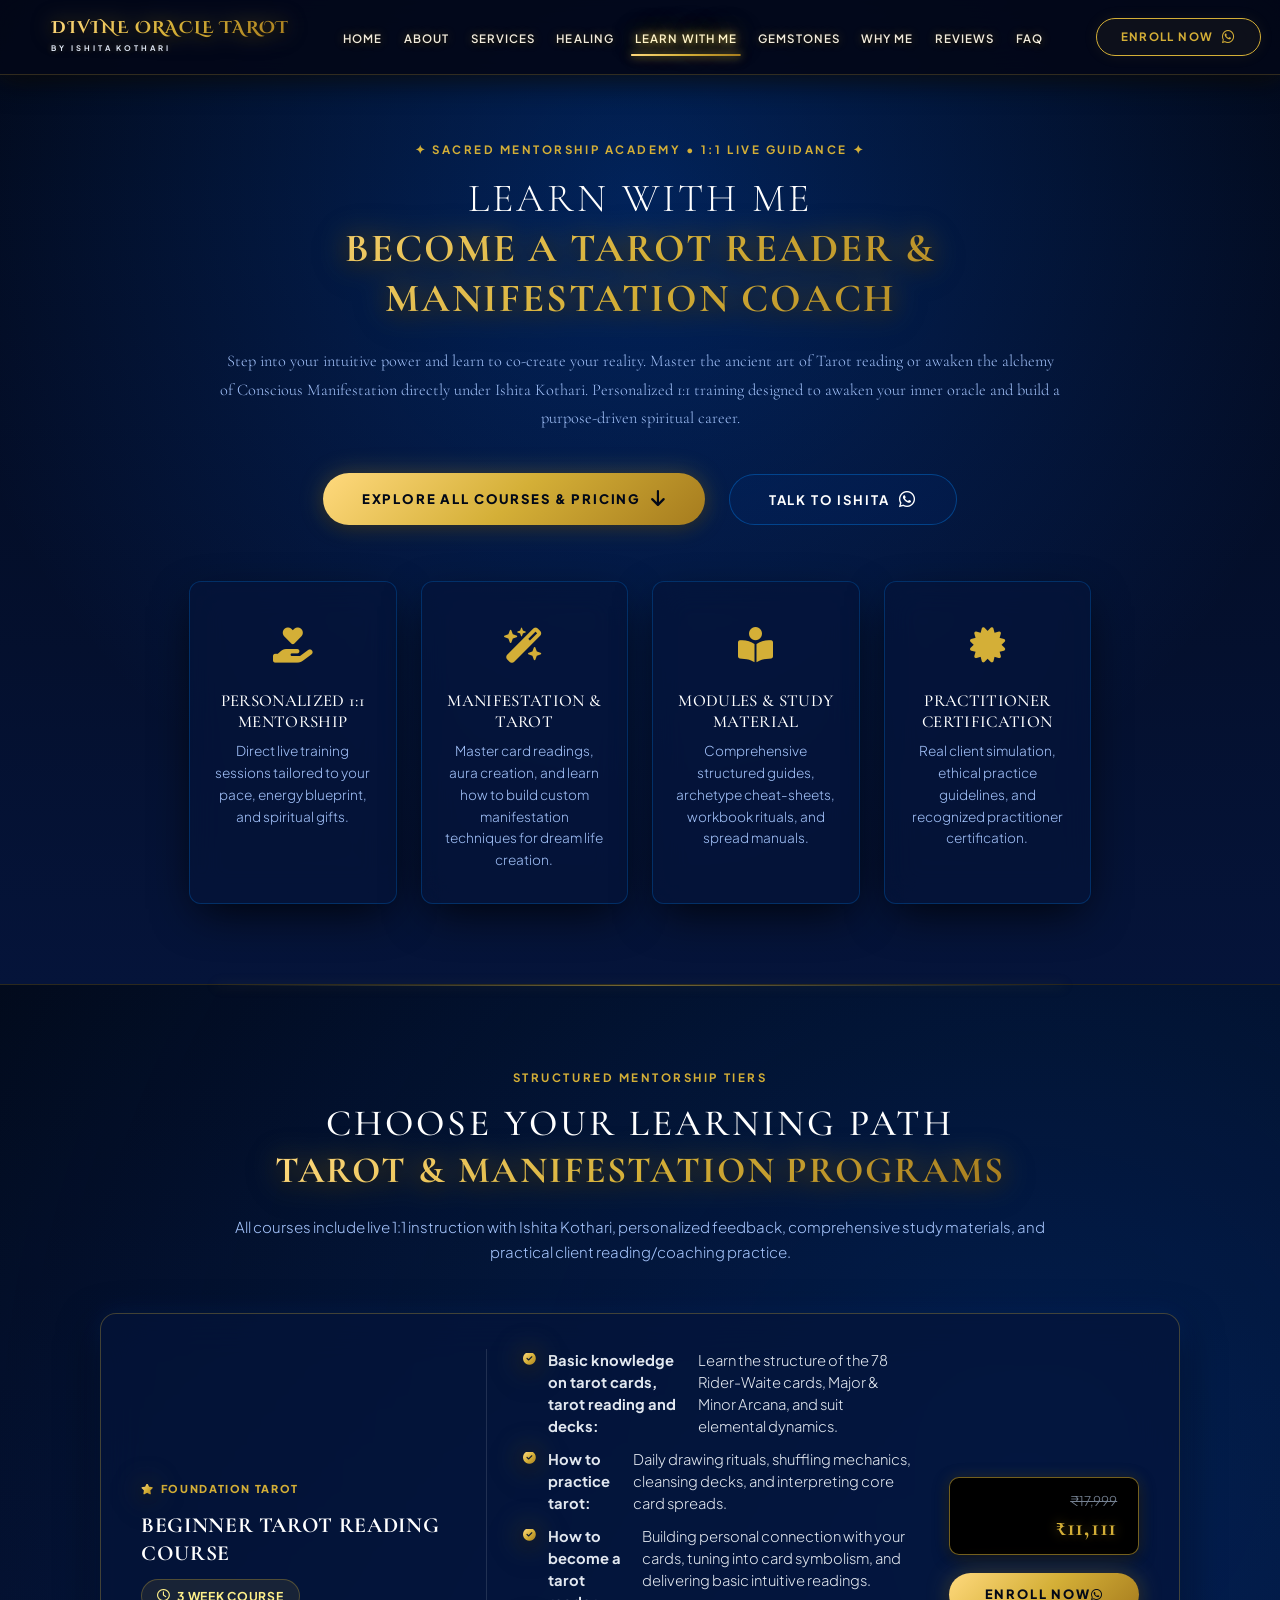
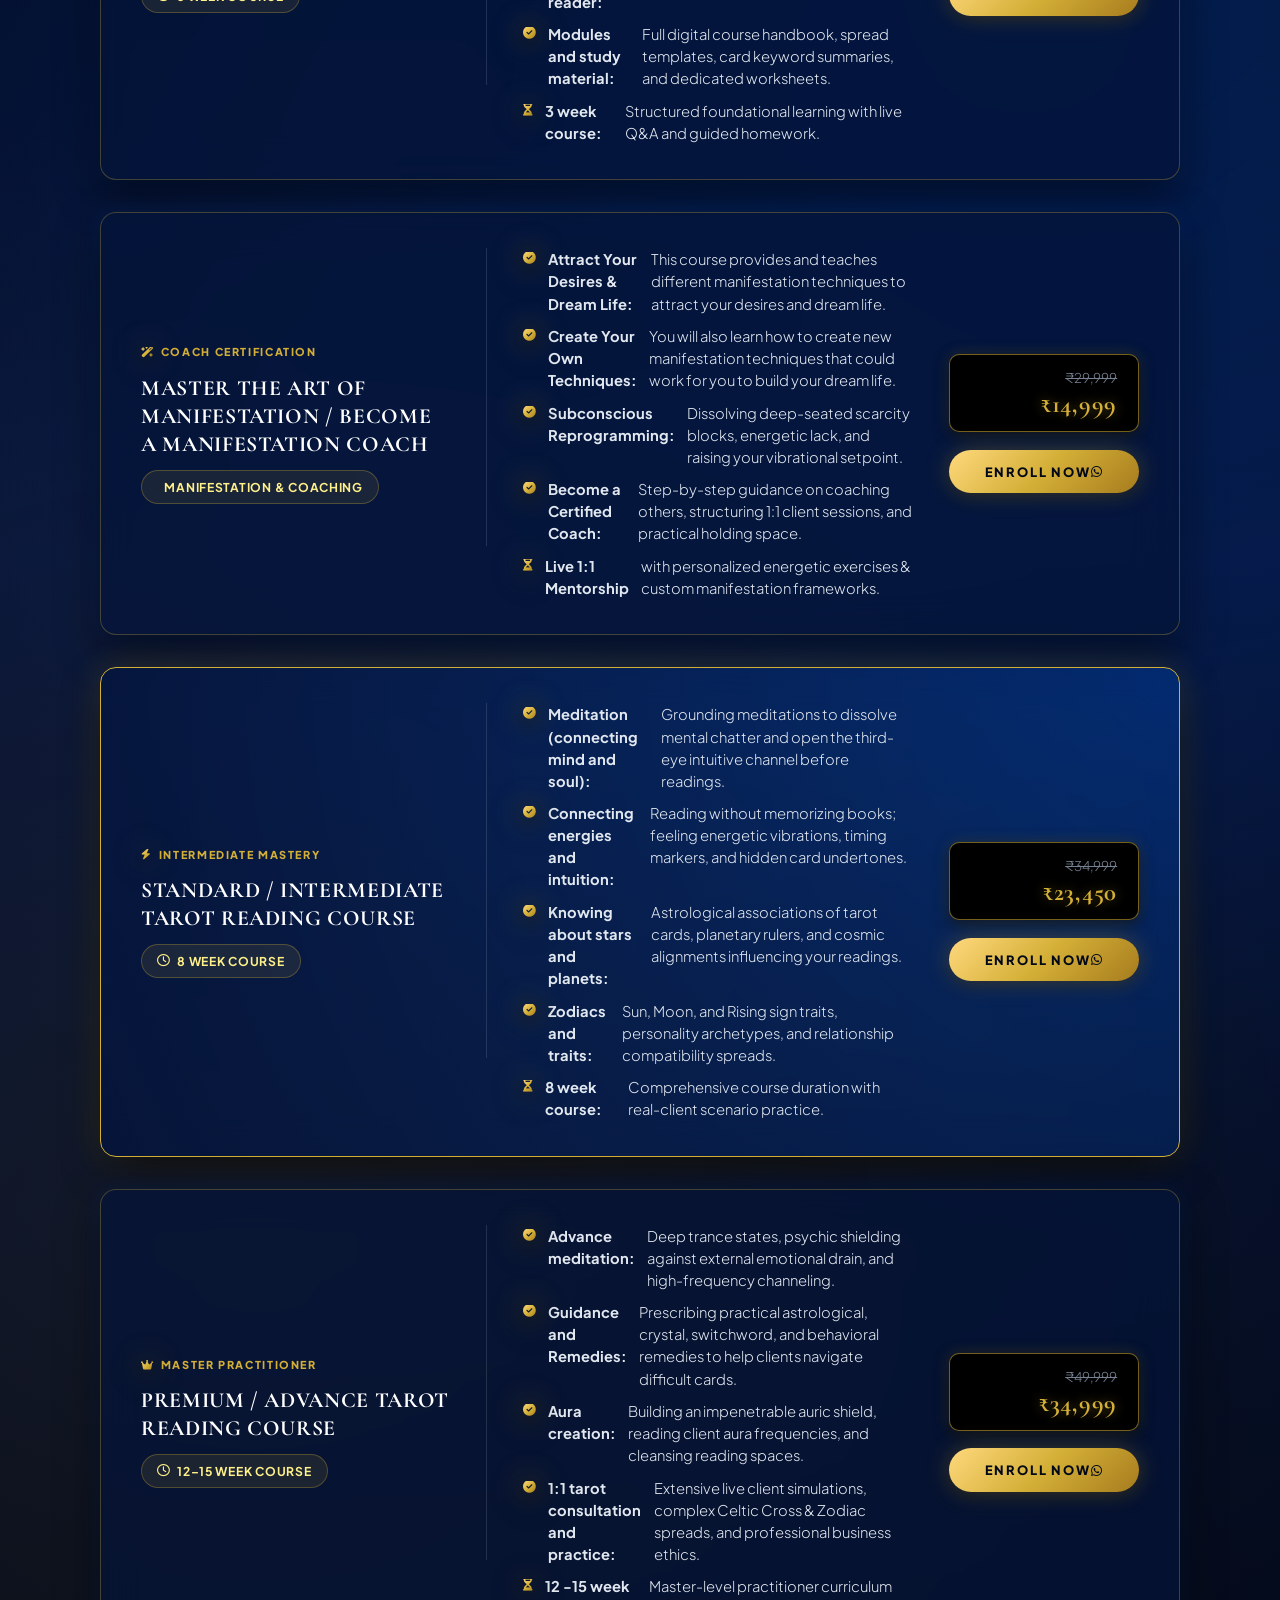
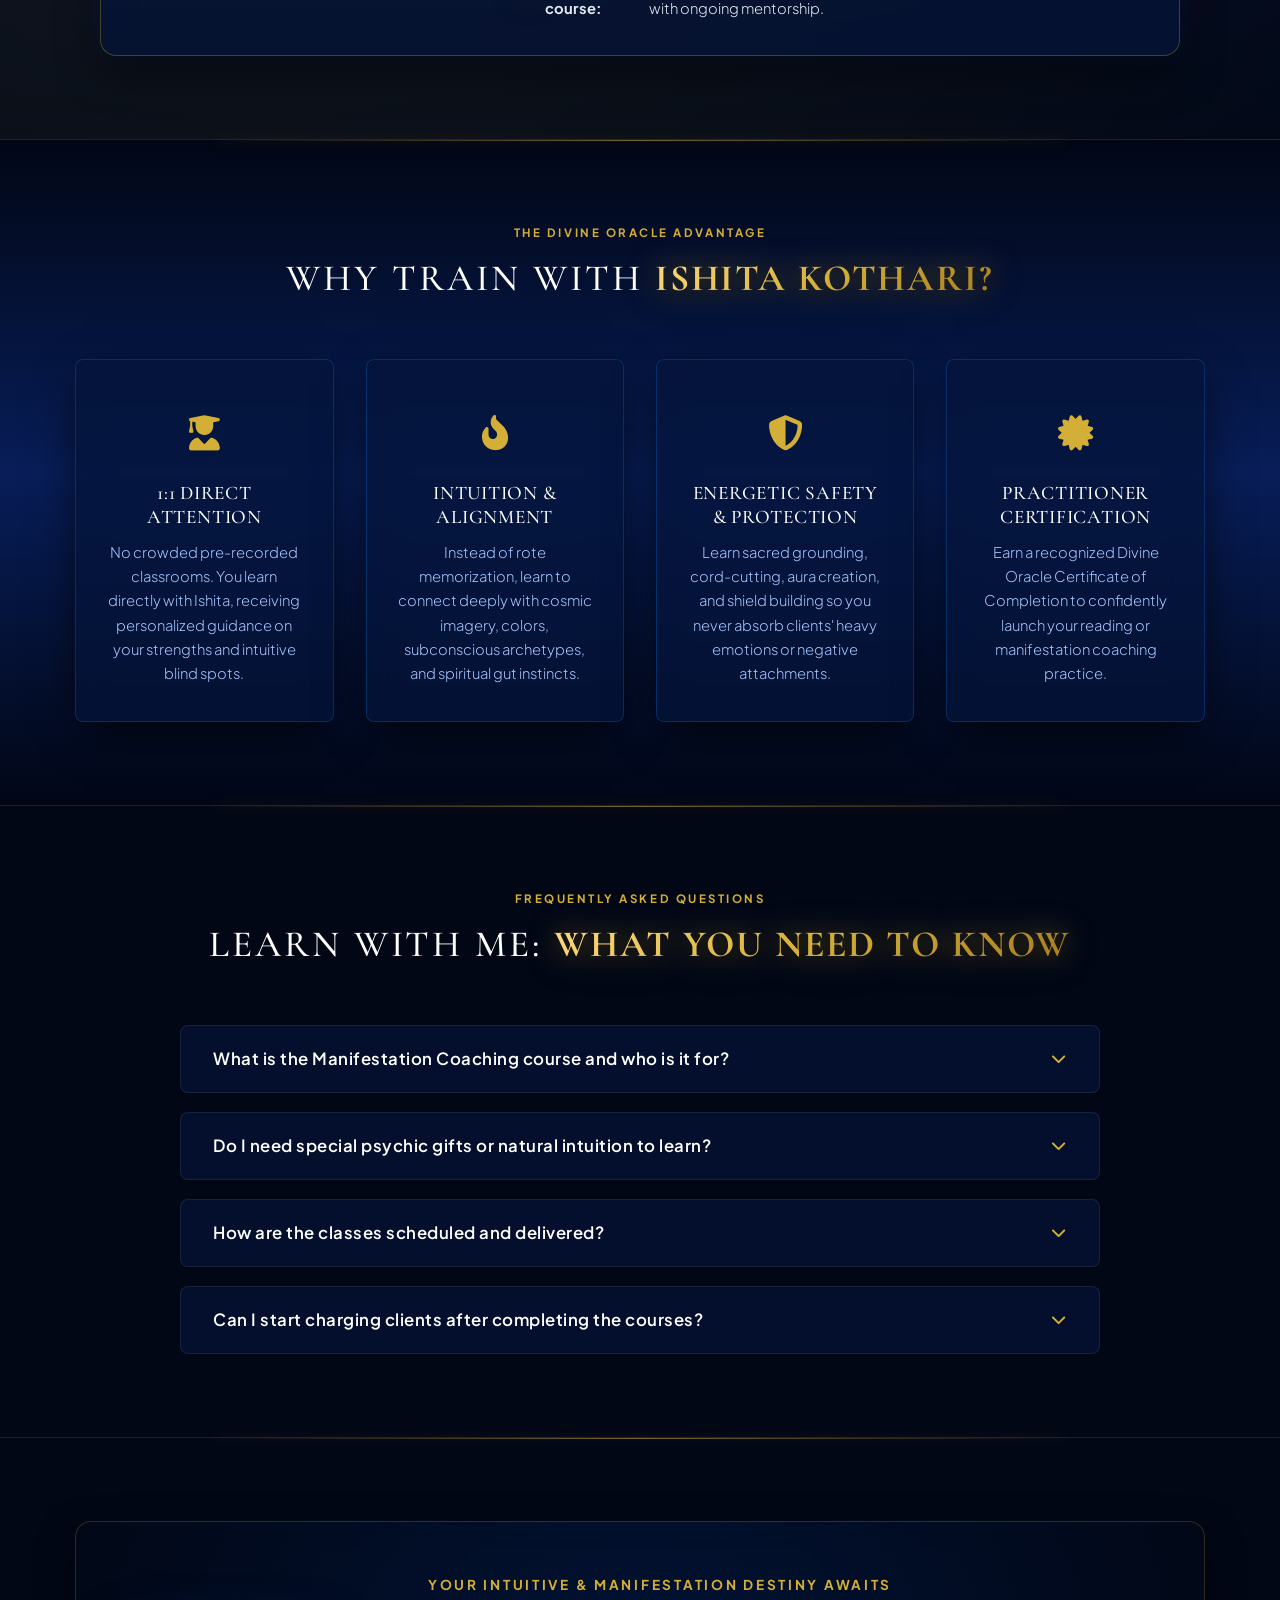
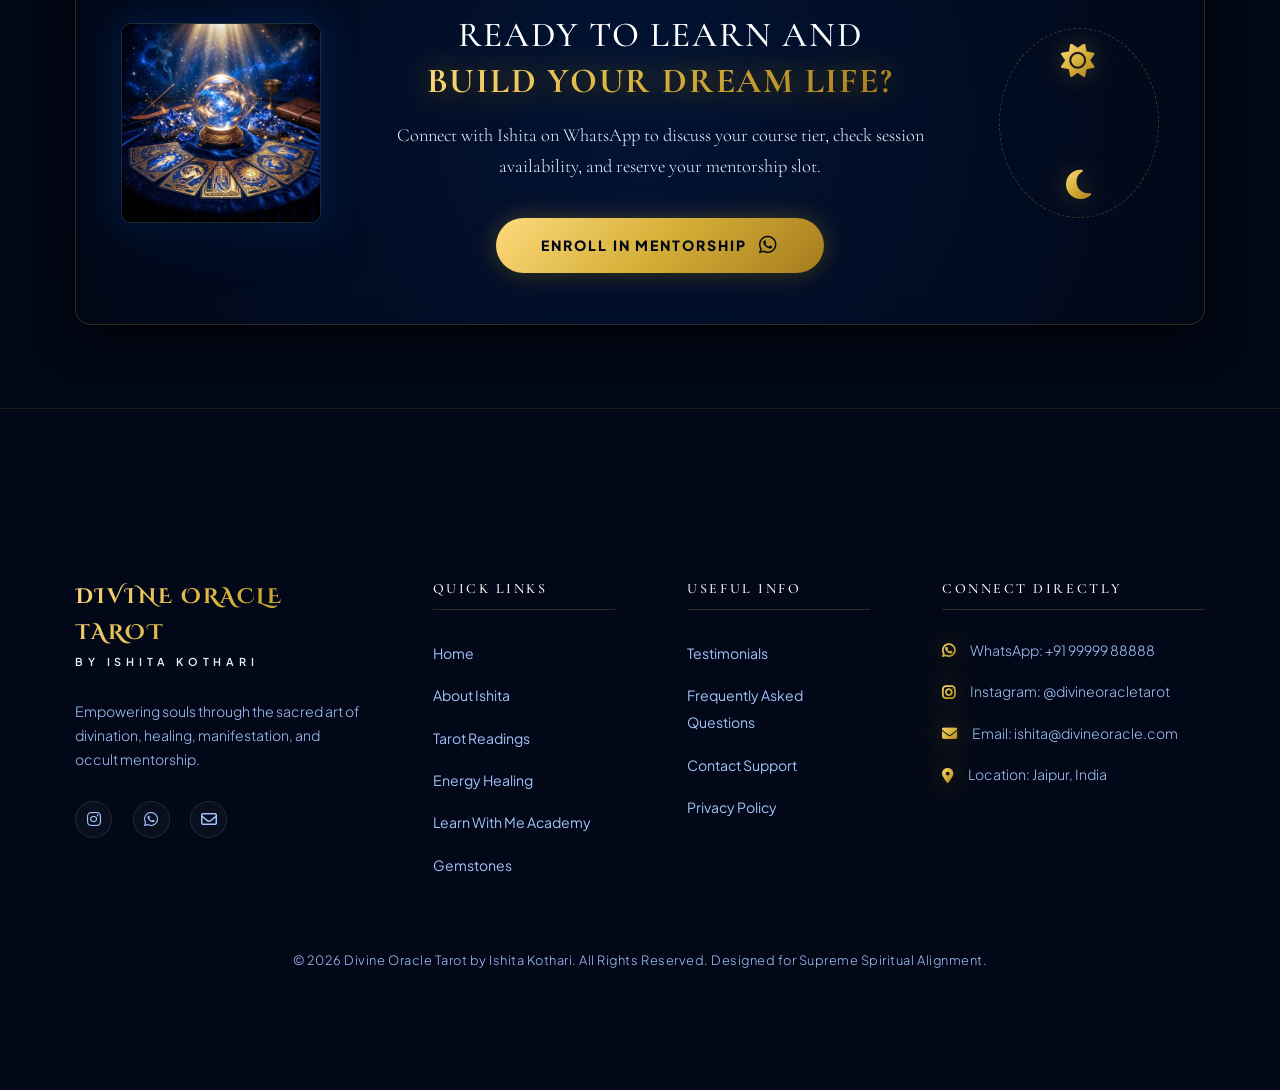
==== learn-with-me.html @ f3d4c7de "Add Learn With Me page, reorder healings, fix navbar and harmonize royal blue theme" ====
<!DOCTYPE html>
<html lang="en">
<head>
  <meta charset="UTF-8">
  <meta name="viewport" content="width=device-width, initial-scale=1.0">
  <meta http-equiv="X-UA-Compatible" content="ie=edge">
  
  <title>Learn With Me — Tarot &amp; Manifestation Courses | Divine Oracle Tarot by Ishita Kothari</title>
  <meta name="description" content="Learn With Me: Become a certified Tarot Reader or Master the Art of Manifestation & Become a Manifestation Coach under Ishita Kothari. 1:1 live mentorship, custom techniques, and certification.">
  <meta name="keywords" content="Learn With Me, Learn Tarot, Become a Tarot Reader, Master the Art of Manifestation, Become a Manifestation Coach, Ishita Kothari, Divine Oracle Tarot, Jaipur">
  <meta name="author" content="Ishita Kothari">
  <meta name="robots" content="index, follow">

  <!-- Open Graph / Meta -->
  <meta property="og:type" content="website">
  <meta property="og:title" content="Learn With Me — Tarot &amp; Manifestation Courses | Divine Oracle">
  <meta property="og:description" content="Step into your intuitive power and learn Tarot & Manifestation from Ishita Kothari. Beginner to Advanced courses with 1:1 live guidance.">
  <meta property="og:image" content="images/ishita_portrait.png">

  <!-- Favicon Links -->
  <link rel="apple-touch-icon" sizes="180x180" href="apple-touch-icon.png">
  <link rel="icon" type="image/png" sizes="32x32" href="favicon-32x32.png">
  <link rel="icon" type="image/png" sizes="16x16" href="favicon-16x16.png">
  <link rel="manifest" href="site.webmanifest">
  <link rel="icon" href="favicon.svg" type="image/svg+xml">

  <!-- Premium Google Fonts: Cinzel Decorative, Cinzel, Cormorant Garamond, Plus Jakarta Sans, Inter -->
  <link rel="preconnect" href="https://fonts.googleapis.com">
  <link rel="preconnect" href="https://fonts.gstatic.com" crossorigin>
  <link href="https://fonts.googleapis.com/css2?family=Cinzel+Decorative:wght@400;700;900&family=Cinzel:wght@400;500;600;700;800;900&family=Cormorant+Garamond:ital,wght@0,300;0,400;0,500;0,600;0,700;1,300;1,400;1,500;1,600;1,700&family=Inter:wght@300;400;500;600;700&family=Plus+Jakarta+Sans:wght@300;400;500;600;700;800&display=swap" rel="stylesheet">

  <!-- FontAwesome Icons -->
  <link rel="stylesheet" href="https://cdnjs.cloudflare.com/ajax/libs/font-awesome/6.4.0/css/all.min.css">
  
  <!-- Core Design Styles -->
  <link rel="stylesheet" href="styles.css?v=3.2">
</head>
<body class="page-learn-with-me">

  <!-- Background Cosmic Starfield & Stardust Canvas -->
  <canvas id="stars-canvas"></canvas>
  <canvas id="stardust-canvas"></canvas>

  <!-- ═════════ SITE WRAPPER ═════════ -->
  <div class="site" id="site">
    <!-- Floating Navigation Bar -->
    <header id="header" class="site-header">
      <div class="nav-container">
        <div class="logo">
          <a href="index.html#home">
            <span class="logo-title">DIVINE ORACLE TAROT</span>
            <span class="logo-subtitle">BY ISHITA KOTHARI</span>
          </a>
        </div>
        
        <!-- Hamburger Menu for Mobile -->
        <button class="mobile-nav-toggle" aria-label="Toggle navigation" aria-controls="primary-navigation" aria-expanded="false">
          <span class="hamburger"></span>
        </button>

        <nav id="primary-navigation" class="nav-menu">
          <ul>
            <li><a href="index.html#home" class="nav-link">HOME</a></li>
            <li><a href="index.html#about" class="nav-link">ABOUT</a></li>
            <li><a href="index.html#services" class="nav-link">SERVICES</a></li>
            <li><a href="index.html#healing" class="nav-link">HEALING</a></li>
            <li><a href="learn-with-me.html" class="nav-link active">LEARN WITH ME</a></li>
            <li><a href="index.html#healing-stones" class="nav-link">GEMSTONES</a></li>
            <li><a href="index.html#why-choose" class="nav-link">WHY ME</a></li>
            <li><a href="index.html#testimonials" class="nav-link">REVIEWS</a></li>
            <li><a href="index.html#faq" class="nav-link">FAQ</a></li>
          </ul>
          <div class="mobile-drawer-cta">
            <button class="btn btn-gold-filled" onclick="openBookingModal('Mentorship Course Inquiry', 'Course Enrollment'); closeMobileNav();">ENROLL NOW <i class="fab fa-whatsapp"></i></button>
          </div>
        </nav>

        <div class="nav-actions">
          <button class="btn btn-gold btn-nav" onclick="openBookingModal('Mentorship Course Inquiry', 'Course Enrollment')">ENROLL NOW <i class="fab fa-whatsapp"></i></button>
        </div>
      </div>
    </header>

    <!-- Academy Hero Section -->
    <section class="academy-hero-section">
      <div class="academy-hero-container">
        <span class="section-kicker">✦ SACRED MENTORSHIP ACADEMY • 1:1 LIVE GUIDANCE ✦</span>
        <h1 class="hero-title">LEARN WITH ME<br><span class="gold-text">BECOME A TAROT READER &amp; MANIFESTATION COACH</span></h1>
        
        <p class="hero-desc" style="max-width: 840px; margin: 1.5rem auto 2.5rem;">
          Step into your intuitive power and learn to co-create your reality. Master the ancient art of Tarot reading or awaken the alchemy of Conscious Manifestation directly under Ishita Kothari. Personalized 1:1 training designed to awaken your inner oracle and build a purpose-driven spiritual career.
        </p>

        <div class="hero-ctas" style="justify-content: center;">
          <a href="#courses" class="btn btn-gold-filled">
            EXPLORE ALL COURSES &amp; PRICING <i class="fas fa-arrow-down"></i>
          </a>
          <button class="btn btn-outline" onclick="openBookingModal('Course Consultation with Ishita', 'Mentorship Consultation')">
            TALK TO ISHITA <i class="fab fa-whatsapp"></i>
          </button>
        </div>

        <!-- Academy Highlights Strip -->
        <div class="academy-highlights-grid">
          <div class="academy-highlight-card glass-panel">
            <div class="academy-highlight-icon"><i class="fas fa-hand-holding-heart"></i></div>
            <h4>Personalized 1:1 Mentorship</h4>
            <p>Direct live training sessions tailored to your pace, energy blueprint, and spiritual gifts.</p>
          </div>

          <div class="academy-highlight-card glass-panel">
            <div class="academy-highlight-icon"><i class="fas fa-wand-magic-sparkles"></i></div>
            <h4>Manifestation &amp; Tarot</h4>
            <p>Master card readings, aura creation, and learn how to build custom manifestation techniques for dream life creation.</p>
          </div>

          <div class="academy-highlight-card glass-panel">
            <div class="academy-highlight-icon"><i class="fas fa-book-open-reader"></i></div>
            <h4>Modules &amp; Study Material</h4>
            <p>Comprehensive structured guides, archetype cheat-sheets, workbook rituals, and spread manuals.</p>
          </div>

          <div class="academy-highlight-card glass-panel">
            <div class="academy-highlight-icon"><i class="fas fa-certificate"></i></div>
            <h4>Practitioner Certification</h4>
            <p>Real client simulation, ethical practice guidelines, and recognized practitioner certification.</p>
          </div>
        </div>
      </div>
    </section>

    <!-- Main Courses Section -->
    <section id="courses" class="learn-tarot-section">
      <div class="section-container">
        <span class="section-kicker text-center">STRUCTURED MENTORSHIP TIERS</span>
        <h2 class="section-title text-center">CHOOSE YOUR LEARNING PATH<br><span class="gold-text">TAROT &amp; MANIFESTATION PROGRAMS</span></h2>
        <p class="section-desc text-center">
          All courses include live 1:1 instruction with Ishita Kothari, personalized feedback, comprehensive study materials, and practical client reading/coaching practice.
        </p>

        <div class="tarot-courses-stack">
          
          <!-- Course 1: Beginner Tarot Reading Course -->
          <div class="tarot-course-card glass-panel">
            <div class="course-left-col">
              <span class="course-card-badge"><i class="fas fa-star gold-text"></i> FOUNDATION TAROT</span>
              <h3 class="course-title">BEGINNER TAROT READING COURSE</h3>
              <span class="course-duration-pill"><i class="far fa-clock"></i> 3 WEEK COURSE</span>
            </div>

            <div class="course-divider-col"></div>

            <div class="course-mid-col">
              <ul class="course-curriculum-list">
                <li><i class="fas fa-check-circle gold-text"></i> <strong>Basic knowledge on tarot cards, tarot reading and decks:</strong> Learn the structure of the 78 Rider-Waite cards, Major &amp; Minor Arcana, and suit elemental dynamics.</li>
                <li><i class="fas fa-check-circle gold-text"></i> <strong>How to practice tarot:</strong> Daily drawing rituals, shuffling mechanics, cleansing decks, and interpreting core card spreads.</li>
                <li><i class="fas fa-check-circle gold-text"></i> <strong>How to become a tarot reader:</strong> Building personal connection with your cards, tuning into card symbolism, and delivering basic intuitive readings.</li>
                <li><i class="fas fa-check-circle gold-text"></i> <strong>Modules and study material:</strong> Full digital course handbook, spread templates, card keyword summaries, and dedicated worksheets.</li>
                <li><i class="fas fa-hourglass-half gold-text"></i> <strong>3 week course:</strong> Structured foundational learning with live Q&amp;A and guided homework.</li>
              </ul>
            </div>

            <div class="course-right-col">
              <div class="course-price-box">
                <span class="course-orig-price">₹17,999</span>
                <span class="course-offer-price">₹11,111</span>
              </div>
              <button class="btn btn-gold-filled course-btn" onclick="openBookingModal('Beginner Tarot Reading Course (₹11,111)', 'Tarot Mentorship & Course')">
                ENROLL NOW <i class="fab fa-whatsapp"></i>
              </button>
            </div>
          </div>

          <!-- Course 2: Master the Art of Manifestation / Become a Manifestation Coach -->
          <div class="tarot-course-card glass-panel highlight-border">
            <div class="course-left-col">
              <span class="course-card-badge"><i class="fas fa-wand-magic-sparkles gold-text"></i> COACH CERTIFICATION</span>
              <h3 class="course-title">MASTER THE ART OF MANIFESTATION / BECOME A MANIFESTATION COACH</h3>
              <span class="course-duration-pill"><i class="fas fa-sparkles"></i> MANIFESTATION &amp; COACHING</span>
            </div>

            <div class="course-divider-col"></div>

            <div class="course-mid-col">
              <ul class="course-curriculum-list">
                <li><i class="fas fa-check-circle gold-text"></i> <strong>Attract Your Desires &amp; Dream Life:</strong> This course provides and teaches different manifestation techniques to attract your desires and dream life.</li>
                <li><i class="fas fa-check-circle gold-text"></i> <strong>Create Your Own Techniques:</strong> You will also learn how to create new manifestation techniques that could work for you to build your dream life.</li>
                <li><i class="fas fa-check-circle gold-text"></i> <strong>Subconscious Reprogramming:</strong> Dissolving deep-seated scarcity blocks, energetic lack, and raising your vibrational setpoint.</li>
                <li><i class="fas fa-check-circle gold-text"></i> <strong>Become a Certified Coach:</strong> Step-by-step guidance on coaching others, structuring 1:1 client sessions, and practical holding space.</li>
                <li><i class="fas fa-hourglass-half gold-text"></i> <strong>Live 1:1 Mentorship</strong> with personalized energetic exercises &amp; custom manifestation frameworks.</li>
              </ul>
            </div>

            <div class="course-right-col">
              <div class="course-price-box">
                <span class="course-orig-price">₹29,999</span>
                <span class="course-offer-price">₹14,999</span>
              </div>
              <button class="btn btn-gold-filled course-btn" onclick="openBookingModal('Master the Art of Manifestation / Coach (₹14,999)', 'Manifestation Mentorship & Course')">
                ENROLL NOW <i class="fab fa-whatsapp"></i>
              </button>
            </div>
          </div>

          <!-- Course 3: Standard / Intermediate Tarot Reading Course -->
          <div class="tarot-course-card glass-panel featured-course">
            <div class="course-left-col">
              <span class="course-card-badge"><i class="fas fa-bolt gold-text"></i> INTERMEDIATE MASTERY</span>
              <h3 class="course-title">STANDARD / INTERMEDIATE TAROT READING COURSE</h3>
              <span class="course-duration-pill"><i class="far fa-clock"></i> 8 WEEK COURSE</span>
            </div>

            <div class="course-divider-col"></div>

            <div class="course-mid-col">
              <ul class="course-curriculum-list">
                <li><i class="fas fa-check-circle gold-text"></i> <strong>Meditation (connecting mind and soul):</strong> Grounding meditations to dissolve mental chatter and open the third-eye intuitive channel before readings.</li>
                <li><i class="fas fa-check-circle gold-text"></i> <strong>Connecting energies and intuition:</strong> Reading without memorizing books; feeling energetic vibrations, timing markers, and hidden card undertones.</li>
                <li><i class="fas fa-check-circle gold-text"></i> <strong>Knowing about stars and planets:</strong> Astrological associations of tarot cards, planetary rulers, and cosmic alignments influencing your readings.</li>
                <li><i class="fas fa-check-circle gold-text"></i> <strong>Zodiacs and traits:</strong> Sun, Moon, and Rising sign traits, personality archetypes, and relationship compatibility spreads.</li>
                <li><i class="fas fa-hourglass-half gold-text"></i> <strong>8 week course:</strong> Comprehensive course duration with real-client scenario practice.</li>
              </ul>
            </div>

            <div class="course-right-col">
              <div class="course-price-box">
                <span class="course-orig-price">₹34,999</span>
                <span class="course-offer-price">₹23,450</span>
              </div>
              <button class="btn btn-gold-filled course-btn" onclick="openBookingModal('Standard / Intermediate Tarot Reading Course (₹23,450)', 'Tarot Mentorship & Course')">
                ENROLL NOW <i class="fab fa-whatsapp"></i>
              </button>
            </div>
          </div>

          <!-- Course 4: Premium / Advance Tarot Reading Course -->
          <div class="tarot-course-card glass-panel">
            <div class="course-left-col">
              <span class="course-card-badge"><i class="fas fa-crown gold-text"></i> MASTER PRACTITIONER</span>
              <h3 class="course-title">PREMIUM / ADVANCE TAROT READING COURSE</h3>
              <span class="course-duration-pill"><i class="far fa-clock"></i> 12–15 WEEK COURSE</span>
            </div>

            <div class="course-divider-col"></div>

            <div class="course-mid-col">
              <ul class="course-curriculum-list">
                <li><i class="fas fa-check-circle gold-text"></i> <strong>Advance meditation:</strong> Deep trance states, psychic shielding against external emotional drain, and high-frequency channeling.</li>
                <li><i class="fas fa-check-circle gold-text"></i> <strong>Guidance and Remedies:</strong> Prescribing practical astrological, crystal, switchword, and behavioral remedies to help clients navigate difficult cards.</li>
                <li><i class="fas fa-check-circle gold-text"></i> <strong>Aura creation:</strong> Building an impenetrable auric shield, reading client aura frequencies, and cleansing reading spaces.</li>
                <li><i class="fas fa-check-circle gold-text"></i> <strong>1:1 tarot consultation and practice:</strong> Extensive live client simulations, complex Celtic Cross &amp; Zodiac spreads, and professional business ethics.</li>
                <li><i class="fas fa-hourglass-half gold-text"></i> <strong>12 -15 week course:</strong> Master-level practitioner curriculum with ongoing mentorship.</li>
              </ul>
            </div>

            <div class="course-right-col">
              <div class="course-price-box">
                <span class="course-orig-price">₹49,999</span>
                <span class="course-offer-price">₹34,999</span>
              </div>
              <button class="btn btn-gold-filled course-btn" onclick="openBookingModal('Premium / Advance Tarot Reading Course (₹34,999)', 'Tarot Mentorship & Course')">
                ENROLL NOW <i class="fab fa-whatsapp"></i>
              </button>
            </div>
          </div>

        </div>
      </div>
    </section>

    <!-- Why Learn with Ishita Section -->
    <section class="why-section">
      <div class="section-container">
        <span class="section-kicker text-center">THE DIVINE ORACLE ADVANTAGE</span>
        <h2 class="section-title text-center">WHY TRAIN WITH <span class="gold-text">ISHITA KOTHARI?</span></h2>
        
        <div class="why-grid">
          <div class="why-item glass-panel">
            <div class="why-icon"><i class="fas fa-user-graduate"></i></div>
            <h3>1:1 Direct Attention</h3>
            <p>No crowded pre-recorded classrooms. You learn directly with Ishita, receiving personalized guidance on your strengths and intuitive blind spots.</p>
          </div>

          <div class="why-item glass-panel">
            <div class="why-icon"><i class="fas fa-fire-flame-curved"></i></div>
            <h3>Intuition &amp; Alignment</h3>
            <p>Instead of rote memorization, learn to connect deeply with cosmic imagery, colors, subconscious archetypes, and spiritual gut instincts.</p>
          </div>

          <div class="why-item glass-panel">
            <div class="why-item-icon why-icon"><i class="fas fa-shield-halved"></i></div>
            <h3>Energetic Safety &amp; Protection</h3>
            <p>Learn sacred grounding, cord-cutting, aura creation, and shield building so you never absorb clients' heavy emotions or negative attachments.</p>
          </div>

          <div class="why-item glass-panel">
            <div class="why-icon"><i class="fas fa-certificate"></i></div>
            <h3>Practitioner Certification</h3>
            <p>Earn a recognized Divine Oracle Certificate of Completion to confidently launch your reading or manifestation coaching practice.</p>
          </div>
        </div>
      </div>
    </section>

    <!-- Course FAQ Section -->
    <section class="faq-section">
      <div class="section-container">
        <span class="section-kicker text-center">FREQUENTLY ASKED QUESTIONS</span>
        <h2 class="section-title text-center">LEARN WITH ME: <span class="gold-text">WHAT YOU NEED TO KNOW</span></h2>
        
        <div class="faq-accordion">
          
          <div class="faq-item">
            <button class="faq-trigger">
              <span>What is the Manifestation Coaching course and who is it for?</span>
              <i class="fas fa-chevron-down"></i>
            </button>
            <div class="faq-content">
              <p>The "Master the Art of Manifestation / Become a Manifestation Coach" course teaches diverse manifestation techniques to attract desires and dream life, and guides you on how to invent new manifestation techniques tailored to yourself and clients. It is ideal for anyone seeking personal transformation or aiming to guide others professionally.</p>
            </div>
          </div>

          <div class="faq-item">
            <button class="faq-trigger">
              <span>Do I need special psychic gifts or natural intuition to learn?</span>
              <i class="fas fa-chevron-down"></i>
            </button>
            <div class="faq-content">
              <p>Not at all. Intuition and manifestation abilities are natural human faculties that everyone possesses. Our courses teach you step-by-step how to awaken, tune, and trust your inner guidance and command your reality with intention.</p>
            </div>
          </div>

          <div class="faq-item">
            <button class="faq-trigger">
              <span>How are the classes scheduled and delivered?</span>
              <i class="fas fa-chevron-down"></i>
            </button>
            <div class="faq-content">
              <p>Classes are held 1:1 online via Google Meet or Zoom. We mutually schedule sessions to match your weekly availability. Practical homework, reading reviews, and guided alignment exercises are provided between sessions.</p>
            </div>
          </div>

          <div class="faq-item">
            <button class="faq-trigger">
              <span>Can I start charging clients after completing the courses?</span>
              <i class="fas fa-chevron-down"></i>
            </button>
            <div class="faq-content">
              <p>Yes! Both the advanced Tarot programs and the Manifestation Coach course specifically prepare you with client consultation frameworks, ethical boundaries, remedies, and practical exercises so you can confidently step into professional practice.</p>
            </div>
          </div>

        </div>
      </div>
    </section>

    <!-- Final CTA Banner -->
    <section class="final-cta-section">
      <div class="section-container">
        <div class="cta-banner glass-panel">
          <div class="cta-graphics-left">
            <img src="images/mystical_crystals.png" alt="Mystical Crystals" class="cta-crystal-img">
          </div>
          
          <div class="cta-content-center">
            <span class="cta-kicker">YOUR INTUITIVE &amp; MANIFESTATION DESTINY AWAITS</span>
            <h2>READY TO LEARN AND <span class="gold-text">BUILD YOUR DREAM LIFE?</span></h2>
            <p>Connect with Ishita on WhatsApp to discuss your course tier, check session availability, and reserve your mentorship slot.</p>
            <button class="btn btn-gold-filled btn-large" onclick="openBookingModal('Mentorship Course Inquiry', 'WhatsApp Redirect')">
              ENROLL IN MENTORSHIP <i class="fab fa-whatsapp"></i>
            </button>
          </div>
          
          <div class="cta-graphics-right">
            <div class="sun-moon-graphic">
              <i class="fas fa-sun gold-text"></i>
              <i class="fas fa-moon gold-text"></i>
            </div>
          </div>
        </div>
      </div>
    </section>

    <!-- Site Footer -->
    <footer class="site-footer">
      <div class="section-container">
        <div class="footer-grid">
          
          <!-- Column 1: Brand Info -->
          <div class="footer-col footer-brand">
            <span class="footer-logo">DIVINE ORACLE TAROT</span>
            <span class="footer-tagline">BY ISHITA KOTHARI</span>
            <p class="footer-about">
              Empowering souls through the sacred art of divination, healing, manifestation, and occult mentorship.
            </p>
            <div class="footer-socials">
              <a href="https://instagram.com" target="_blank" aria-label="Follow us on Instagram"><i class="fab fa-instagram"></i></a>
              <a href="https://wa.me/" target="_blank" aria-label="Connect on WhatsApp"><i class="fab fa-whatsapp"></i></a>
              <a href="mailto:contact@divineoracletarot.com" aria-label="Email us"><i class="far fa-envelope"></i></a>
            </div>
          </div>

          <!-- Column 2: Quick Links -->
          <div class="footer-col">
            <h4>QUICK LINKS</h4>
            <ul class="footer-links">
              <li><a href="index.html#home">Home</a></li>
              <li><a href="index.html#about">About Ishita</a></li>
              <li><a href="index.html#services">Tarot Readings</a></li>
              <li><a href="index.html#healing">Energy Healing</a></li>
              <li><a href="learn-with-me.html">Learn With Me Academy</a></li>
              <li><a href="index.html#healing-stones">Gemstones</a></li>
            </ul>
          </div>

          <!-- Column 3: Useful Links -->
          <div class="footer-col">
            <h4>USEFUL INFO</h4>
            <ul class="footer-links">
              <li><a href="index.html#testimonials">Testimonials</a></li>
              <li><a href="index.html#faq">Frequently Asked Questions</a></li>
              <li><a href="javascript:void(0)" onclick="openBookingModal('General Support', 'General Query')">Contact Support</a></li>
              <li><a href="javascript:void(0)" onclick="alert('This website uses secure SSL encryption. All student session details are strictly confidential.')">Privacy Policy</a></li>
            </ul>
          </div>

          <!-- Column 4: Contact Connect -->
          <div class="footer-col">
            <h4>CONNECT DIRECTLY</h4>
            <ul class="footer-contact">
              <li><i class="fab fa-whatsapp gold-text"></i> <span>WhatsApp: +91 99999 88888</span></li>
              <li><i class="fab fa-instagram gold-text"></i> <span>Instagram: @divineoracletarot</span></li>
              <li><i class="far fa-envelope gold-text"></i> <span>Email: ishita@divineoracle.com</span></li>
              <li><i class="fas fa-map-marker-alt gold-text"></i> <span>Location: Jaipur, India</span></li>
            </ul>
          </div>

        </div>

        <div class="footer-bottom">
          <p>&copy; 2026 Divine Oracle Tarot by Ishita Kothari. All Rights Reserved. Designed for Supreme Spiritual Alignment.</p>
        </div>
      </div>
    </footer>

    <!-- High-Converting Booking/Enrollment Modal -->
    <div id="booking-modal" class="modal-overlay">
      <div class="modal-card booking-modal-card glass-panel">
        <button class="modal-close" onclick="closeBookingModal()">&times;</button>
        
        <div class="booking-modal-header">
          <div class="modal-title-star"><i class="fas fa-circle-notch fa-spin gold-text"></i></div>
          <h3>Begin Your Enrollment</h3>
          <p>Input your coordinates below to connect with Ishita on WhatsApp.</p>
        </div>

        <form id="booking-funnel-form" onsubmit="handleFormSubmission(event)">
          <div class="form-row-split">
            <div class="form-group">
              <label for="modal-service-selected">Selected Course / Service</label>
              <input type="text" id="modal-service-selected" class="form-input text-gold" readonly>
            </div>
            <div class="form-group">
              <label for="modal-format-selected">Format</label>
              <input type="text" id="modal-format-selected" class="form-input text-gold" readonly>
            </div>
          </div>

          <div class="form-section-title">1. Your Personal Coordinates</div>
          <div class="form-row-split">
            <div class="form-group">
              <label for="client-name">Your Full Name <span class="text-gold">*</span></label>
              <input type="text" id="client-name" class="form-input" placeholder="e.g. Aditi Sharma" required>
            </div>
            <div class="form-group">
              <label for="client-dob">Date of Birth <span class="text-gold">*</span></label>
              <input type="date" id="client-dob" class="form-input" required>
            </div>
          </div>

          <div class="form-section-title">2. Your Questions / Course Intentions</div>
          <div class="form-group">
            <label for="client-questions">Your Motivation / Questions for Ishita <span class="text-gold">*</span></label>
            <textarea id="client-questions" class="form-textarea" placeholder="Tell us why you want to learn Tarot or Manifestation, preferred timing, or any questions..." required></textarea>
          </div>

          <button type="submit" class="btn btn-gold-filled w-full" style="margin-top: 1.4rem;">
            CONTINUE ON WHATSAPP <i class="fab fa-whatsapp"></i>
          </button>
        </form>
      </div>
    </div>

  </div> <!-- End site -->

  <!-- Interactive Scripts -->
  <script src="app.js"></script>
</body>
</html>
---- styles.css ----
/* ==========================================================================
   Divine Oracle Tarot — Refined Design System & Layout Styles
   Author: Antigravity AI
   ========================================================================== */

/* 1. Core Typography & Design System Variables */
:root {
  /* Mystical & Luxury Color System — Electric & Royal Blue Theme */
  --bg-dark: #020817;
  --bg-deep-purple: #05143a;
  --purple-dark: #081e59;
  --purple-medium: #0d2c80;
  --purple-bright: #005ce6;
  --purple-glow: rgba(0, 92, 230, 0.5);
  --purple-nebula: rgba(0, 76, 230, 0.6);
  
  --gold-primary: #d4af37;
  --gold-light: #f5d77f;
  --gold-dark: #aa7c11;
  --gold-gradient: linear-gradient(135deg, #ffd97d 0%, #d4af37 50%, #a67c1e 100%);
  --gold-glow: rgba(212, 175, 55, 0.3);
  
  --white: #ffffff;
  --beige: #eaf2ff; /* Crisp electric blue-tinted white */
  --text-muted: #a3c2fa; /* Soft electric blue text */
  --text-dark: #030a1c;
  
  /* Glassmorphism Configuration */
  --glass-bg: rgba(5, 20, 58, 0.72);
  --glass-border: rgba(0, 140, 255, 0.24);
  --glass-shadow: 0 15px 45px -10px rgba(0, 0, 0, 0.85);
  --glass-glow-shadow: 0 0 35px rgba(0, 92, 230, 0.4);
  
  /* Premium Typography Tokens */
  --font-serif-logo: 'Cinzel Decorative', 'Cinzel', serif;
  --font-serif-header: 'Cormorant Garamond', 'Cinzel', serif;
  --font-serif-body: 'Cormorant Garamond', serif;
  --font-display: 'Cinzel Decorative', 'Cinzel', serif;
  --font-heading: 'Cormorant Garamond', 'Cinzel', serif;
  --font-sans: 'Plus Jakarta Sans', 'Inter', -apple-system, BlinkMacSystemFont, 'Segoe UI', Roboto, sans-serif;
  
  /* Global Layout Variables */
  --transition-smooth: all 0.5s cubic-bezier(0.25, 1, 0.5, 1);
  --transition-bounce: all 0.6s cubic-bezier(0.175, 0.885, 0.32, 1.275);
  --transition-fast: all 0.25s ease;
}

/* 2. Global Resets & HTML Setup */
* {
  box-sizing: border-box;
  margin: 0;
  padding: 0;
  scroll-behavior: smooth;
}

html {
  scroll-behavior: smooth;
  scroll-padding-top: 80px;
}

body {
  background-color: #020716;
  background-image: 
    radial-gradient(ellipse 100% 80% at 50% -10%, rgba(0, 92, 230, 0.45) 0%, transparent 65%),
    radial-gradient(circle at 15% 40%, rgba(0, 70, 210, 0.35) 0%, transparent 50%),
    radial-gradient(circle at 85% 65%, rgba(0, 102, 255, 0.35) 0%, transparent 50%),
    radial-gradient(ellipse 80% 60% at 50% 100%, rgba(5, 20, 58, 0.9) 0%, transparent 70%);
  background-attachment: fixed;
  color: var(--beige);
  font-family: var(--font-sans);
  font-weight: 300;
  line-height: 1.7;
  overflow-x: hidden;
  position: relative;
  min-height: 100vh;
  -webkit-font-smoothing: antialiased;
  -moz-osx-font-smoothing: grayscale;
}

/* Canvas Starfield Background */
#stars-canvas {
  position: fixed;
  top: 0;
  left: 0;
  width: 100%;
  height: 100%;
  z-index: -2;
  pointer-events: none;
}

/* Typography Scale & Refined Alignment */
h1, h2, h3, h4, h5, h6 {
  font-family: var(--font-serif-header);
  font-weight: 500;
  letter-spacing: 0.08em;
  color: var(--white);
  line-height: 1.25;
  text-transform: uppercase;
}

h1 { font-size: clamp(2rem, 3.8vw, 3.2rem); }
h2 { font-size: clamp(1.75rem, 2.8vw, 2.4rem); }
h3 { font-size: clamp(1.2rem, 1.8vw, 1.55rem); }
h4 { font-size: clamp(1.02rem, 1.25vw, 1.22rem); }
h5 { font-size: clamp(0.9rem, 1vw, 1.05rem); }
h6 { font-size: clamp(0.8rem, 0.85vw, 0.92rem); }

p {
  font-size: 1rem;
  color: var(--text-muted);
}

a {
  text-decoration: none;
  color: inherit;
  transition: var(--transition-fast);
}

.gold-text {
  background: var(--gold-gradient);
  -webkit-background-clip: text;
  -webkit-text-fill-color: transparent;
  color: var(--gold-primary);
  display: inline-block;
  font-weight: 800;
  letter-spacing: 0.05em;
  filter: drop-shadow(0 0 14px rgba(212, 175, 55, 0.6)) drop-shadow(0 4px 10px rgba(0, 0, 0, 0.9));
}

.text-center { text-align: center; }
.w-full { width: 100%; }
.mt-auto { margin-top: auto; }

/* 3. Utility Button Layouts & Micro-Interactions */
.btn {
  display: inline-flex;
  align-items: center;
  justify-content: center;
  padding: 0.95rem 2.4rem;
  border-radius: 40px; /* Luxury capsule shape */
  font-family: var(--font-sans);
  font-weight: 700;
  font-size: 0.82rem;
  letter-spacing: 0.14em;
  cursor: pointer;
  transition: var(--transition-smooth);
  position: relative;
  overflow: hidden;
  text-transform: uppercase;
  user-select: none;
  white-space: nowrap;
}

.btn-gold {
  border: 1px solid var(--gold-primary);
  color: var(--gold-primary);
  background: rgba(212, 175, 55, 0.05);
  box-shadow: 0 0 15px rgba(212, 175, 55, 0.08);
}

.btn-gold:hover {
  background: var(--gold-gradient);
  color: var(--bg-dark);
  box-shadow: 0 0 30px var(--gold-glow), 0 0 15px rgba(0, 140, 255, 0.3);
  transform: translateY(-3px) scale(1.02);
}

.btn-gold-filled {
  background: var(--gold-gradient);
  color: var(--bg-dark);
  border: none;
  font-weight: 800;
  box-shadow: 0 0 25px var(--gold-glow), 0 4px 15px rgba(0,0,0,0.4);
}

.btn-gold-filled:hover {
  transform: translateY(-3px) scale(1.02);
  box-shadow: 0 0 40px rgba(212, 175, 55, 0.7), 0 0 25px rgba(0, 102, 255, 0.5);
}

.btn-outline {
  border: 1px solid rgba(0, 140, 255, 0.35);
  color: var(--white);
  background: rgba(0, 92, 230, 0.06);
}

.btn-outline:hover {
  border-color: var(--gold-primary);
  color: var(--gold-primary);
  background: rgba(212, 175, 55, 0.08);
  box-shadow: 0 0 20px rgba(212, 175, 55, 0.25);
  transform: translateY(-3px);
}

.btn-card-booking {
  background: rgba(255, 255, 255, 0.04);
  color: var(--white);
  border: 1px solid rgba(0, 140, 255, 0.28);
  padding: 0.9rem 1.8rem;
  font-size: 0.8rem;
  border-radius: 30px;
  cursor: pointer;
  transition: var(--transition-smooth);
  font-weight: 700;
  letter-spacing: 0.14em;
}

.btn-card-booking:hover {
  background: var(--gold-gradient);
  color: var(--bg-dark);
  border-color: transparent;
  box-shadow: 0 0 25px var(--gold-glow);
  transform: translateY(-3px) scale(1.02);
}

/* 4. Sticky Header Navigation bar */
.site-header {
  position: fixed;
  top: 0;
  left: 0;
  width: 100%;
  z-index: 100;
  background: rgba(3, 7, 24, 0.9);
  backdrop-filter: blur(20px);
  -webkit-backdrop-filter: blur(20px);
  border-bottom: 1px solid rgba(212, 175, 55, 0.22);
  box-shadow: 0 4px 30px rgba(0, 0, 0, 0.8), 0 0 25px rgba(212, 175, 55, 0.1);
  transition: var(--transition-smooth);
}

.site-header.scrolled {
  background: rgba(3, 7, 24, 0.98);
  border-bottom-color: rgba(212, 175, 55, 0.35);
  box-shadow: 0 10px 40px rgba(0, 0, 0, 0.9), 0 0 35px rgba(212, 175, 55, 0.18);
  padding: 0.3rem 0;
}

.nav-container {
  max-width: 1480px;
  width: min(95%, 1480px);
  margin: 0 auto;
  padding: 0.75rem clamp(0.8rem, 1.5vw, 1.75rem);
  display: flex;
  align-items: center;
  justify-content: space-between;
  gap: clamp(1rem, 2vw, 2.5rem);
  min-height: 74px;
}

.logo {
  flex-shrink: 0;
  margin-right: clamp(1rem, 1.8vw, 2.5rem);
}

.logo a {
  display: flex;
  flex-direction: column;
  align-items: flex-start;
}

.logo-title {
  font-family: var(--font-serif-logo);
  font-size: clamp(1.05rem, 1.25vw, 1.3rem);
  font-weight: 600;
  letter-spacing: 0.08em;
  background: var(--gold-gradient);
  -webkit-background-clip: text;
  -webkit-text-fill-color: transparent;
  line-height: 1.15;
  filter: drop-shadow(0 0 10px rgba(212, 175, 55, 0.5)) drop-shadow(0 2px 4px rgba(0, 0, 0, 0.9));
  white-space: nowrap;
}

.logo-subtitle {
  font-family: var(--font-sans);
  font-size: clamp(0.48rem, 0.52vw, 0.55rem);
  font-weight: 700;
  letter-spacing: clamp(0.24em, 0.35vw, 0.38em);
  color: var(--beige);
  margin-top: 3px;
  text-transform: uppercase;
  opacity: 0.95;
  text-shadow: 0 0 6px rgba(212, 175, 55, 0.35);
  white-space: nowrap;
}

.nav-menu {
  display: flex;
  align-items: center;
  justify-content: center;
  flex: 1;
}

.nav-menu ul {
  display: flex;
  list-style: none;
  gap: clamp(0.55rem, 1vw, 1.35rem);
  align-items: center;
  justify-content: center;
  margin: 0;
  padding: 0;
}

.nav-link {
  font-family: var(--font-sans);
  font-size: clamp(0.72rem, 0.78vw, 0.82rem);
  font-weight: 600;
  letter-spacing: clamp(0.06em, 0.08vw, 0.1em);
  color: #f2ecdd;
  position: relative;
  padding: 0.5rem clamp(0.2rem, 0.35vw, 0.45rem);
  white-space: nowrap !important;
  text-shadow: 
    0 2px 4px rgba(0, 0, 0, 0.95),
    0 0 10px rgba(212, 175, 55, 0.45);
  transition: var(--transition-fast);
}

.nav-actions {
  flex-shrink: 0;
  margin-left: clamp(1rem, 1.8vw, 2.5rem);
  display: flex;
  align-items: center;
}

.btn-nav {
  padding: 0.65rem 1.45rem !important;
  font-size: clamp(0.72rem, 0.76vw, 0.8rem) !important;
  letter-spacing: 0.12em !important;
  white-space: nowrap !important;
  display: inline-flex !important;
  align-items: center !important;
  gap: 0.55rem !important;
  line-height: 1 !important;
}

.btn-nav i {
  font-size: 0.9rem;
  color: var(--gold-primary);
  transition: transform 0.25s ease;
}

.btn-nav:hover i {
  transform: scale(1.15);
  color: var(--bg-dark);
}

.nav-link::after {
  content: '';
  position: absolute;
  bottom: -2px;
  left: 50%;
  width: 0;
  height: 2px;
  background: var(--gold-gradient);
  box-shadow: 0 0 8px rgba(212, 175, 55, 0.85), 0 0 16px rgba(212, 175, 55, 0.45);
  border-radius: 2px;
  transition: var(--transition-smooth);
  transform: translateX(-50%);
}

.nav-link:hover, .nav-link.active {
  color: #fff4cb;
  text-shadow: 
    0 0 8px rgba(212, 175, 55, 0.95),
    0 0 18px rgba(212, 175, 55, 0.75),
    0 0 30px rgba(212, 175, 55, 0.5);
}

.nav-link:hover::after, .nav-link.active::after {
  width: 100%;
}

.mobile-drawer-cta {
  display: none !important;
}

.mobile-nav-toggle {
  display: none;
  background: transparent;
  border: none;
  cursor: pointer;
  padding: 0.6rem;
}

.hamburger {
  display: block;
  width: 24px;
  height: 2px;
  background: var(--gold-primary);
  position: relative;
  transition: var(--transition-smooth);
}

.hamburger::before, .hamburger::after {
  content: '';
  position: absolute;
  width: 24px;
  height: 2px;
  background: var(--gold-primary);
  left: 0;
  transition: var(--transition-smooth);
}

.hamburger::before { top: -8px; }
.hamburger::after { top: 8px; }

/* 5. Hero Section Alignment */
.hero-section {
  min-height: 100vh;
  display: flex;
  align-items: center;
  justify-content: center;
  padding: 110px 0 4rem 0;
  box-sizing: border-box;
  position: relative;
  background: radial-gradient(circle at 80% 20%, var(--purple-nebula) 0%, transparent 65%);
}

.hero-container {
  max-width: 1450px;
  width: 92%;
  margin: 0 auto;
  padding: 2.5rem 1rem;
  display: grid;
  grid-template-columns: 1.25fr 1fr;
  gap: 4.5rem;
  align-items: center;
}

.hero-content {
  display: flex;
  flex-direction: column;
  align-items: flex-start;
  text-align: left;
  z-index: 10;
}

.hero-kicker {
  font-family: var(--font-sans);
  font-size: 0.78rem;
  font-weight: 700;
  letter-spacing: 0.28em;
  color: var(--gold-primary);
  margin-bottom: 1.2rem;
  text-transform: uppercase;
}

.hero-title {
  font-size: 2.5rem;
  line-height: 1.25;
  font-weight: 300;
  margin-bottom: 1.4rem;
  letter-spacing: 0.08em;
  text-transform: uppercase;
}

.hero-author-badge {
  display: inline-flex;
  align-items: center;
  gap: 1rem;
  margin-bottom: 2rem;
  border-top: 1px solid rgba(212, 175, 55, 0.22);
  border-bottom: 1px solid rgba(212, 175, 55, 0.22);
  padding: 0.75rem 0.6rem;
  align-self: flex-start;
}

.accent-star {
  color: var(--gold-primary);
  font-size: 0.9rem;
  animation: pulse-star 3.2s infinite ease-in-out;
}

.hero-author-badge h2 {
  font-family: var(--font-serif-header);
  font-size: 0.82rem;
  font-weight: 500;
  letter-spacing: 0.16em;
  color: var(--beige);
}

.hero-desc {
  font-family: var(--font-serif-body);
  font-size: 1.02rem;
  line-height: 1.75;
  color: var(--text-muted);
  margin-bottom: 2.2rem;
  font-weight: 300;
  max-width: 580px;
}

.hero-ctas {
  display: flex;
  gap: 1.5rem;
  margin-bottom: 3.2rem;
  align-items: center;
}

.hero-ctas .btn i {
  margin-left: 10px;
  font-size: 1.15rem;
}

.hero-trust-strip {
  display: flex;
  gap: 2.4rem;
  border-left: 2px solid var(--gold-primary);
  padding-left: 1.8rem;
  align-items: center;
}

.trust-item {
  display: flex;
  align-items: center;
  gap: 0.7rem;
}

.trust-item i {
  color: var(--gold-primary);
  font-size: 1.05rem;
}

.trust-item span {
  font-family: var(--font-sans);
  font-size: 0.68rem; /* Increased slightly for clear micro label resolution */
  font-weight: 500;
  letter-spacing: 0.08em;
  color: var(--beige);
  text-transform: uppercase;
}

/* Immersive 3D Visual Viewport Alignment (Right Panel) */
.hero-visual-viewport {
  position: relative;
  width: 100%;
  height: 520px;
  display: flex;
  align-items: center;
  justify-content: center;
  perspective: 1000px;
  transform-style: preserve-3d;
}

.nebula-glow.3d-nebula {
  position: absolute;
  width: 480px;
  height: 480px;
  border-radius: 50%;
  background: radial-gradient(circle, #005ce6 0%, #05143a 50%, transparent 75%);
  opacity: 0.65;
  filter: blur(60px);
  z-index: 1;
  pointer-events: none;
}

.spatial-3d-stage {
  position: relative;
  width: 100%;
  height: 100%;
  z-index: 5;
  transform-style: preserve-3d;
  display: flex;
  align-items: center;
  justify-content: center;
  will-change: transform;
}

.spatial-card {
  position: absolute;
  width: 210px;
  height: 340px;
  border-radius: 14px;
  transform-style: preserve-3d;
  cursor: pointer;
  box-shadow: 
    0 20px 50px rgba(0, 0, 0, 0.75),
    0 0 25px rgba(0, 92, 230, 0.4),
    0 0 2px var(--gold-primary);
  transition: box-shadow 0.4s ease, filter 0.4s ease, opacity 0.4s ease;
  will-change: transform;
}

.spatial-card:hover {
  box-shadow: 
    0 35px 80px rgba(0, 0, 0, 0.9),
    0 0 45px rgba(0, 240, 255, 0.6),
    0 0 20px rgba(212, 175, 55, 0.8);
}

.card-depth-shadow {
  position: absolute;
  top: 100%;
  left: 10%;
  width: 80%;
  height: 25px;
  border-radius: 50%;
  background: radial-gradient(ellipse, rgba(0, 0, 0, 0.6) 0%, transparent 70%);
  transform: rotateX(90deg) translateZ(-40px);
  pointer-events: none;
  filter: blur(8px);
  opacity: 0.7;
}

.spatial-badge {
  position: absolute;
  bottom: -35px;
  left: 50%;
  transform: translateX(-50%) translateZ(20px);
  background: rgba(3, 12, 36, 0.88);
  border: 1px solid var(--gold-primary);
  color: var(--gold-light);
  font-family: var(--font-sans);
  font-size: 0.68rem;
  font-weight: 700;
  letter-spacing: 0.15em;
  padding: 0.35rem 0.95rem;
  border-radius: 20px;
  box-shadow: 0 4px 15px rgba(0,0,0,0.5), 0 0 10px rgba(212,175,55,0.3);
  text-transform: uppercase;
  white-space: nowrap;
  pointer-events: none;
  opacity: 0;
  transition: opacity 0.3s ease, transform 0.3s ease;
}

.spatial-card:hover .spatial-badge {
  opacity: 1;
  transform: translateX(-50%) translateZ(45px);
}

.spatial-light-orb {
  position: absolute;
  border-radius: 50%;
  pointer-events: none;
  filter: blur(35px);
  z-index: 2;
  animation: float-orb 10s infinite ease-in-out alternate;
}

.spatial-light-orb.orb-gold {
  width: 180px;
  height: 180px;
  background: radial-gradient(circle, rgba(255, 217, 125, 0.3) 0%, transparent 70%);
  top: 15%;
  left: 20%;
}

.spatial-light-orb.orb-cyan {
  width: 220px;
  height: 220px;
  background: radial-gradient(circle, rgba(0, 240, 255, 0.25) 0%, transparent 70%);
  bottom: 15%;
  right: 15%;
  animation-delay: -5s;
}

@keyframes float-orb {
  0% { transform: translate3d(0, 0, -50px); }
  100% { transform: translate3d(30px, -40px, 50px); }
}

/* Astrology Mandala Layout */
.mandala-container {
  position: absolute;
  width: 440px;
  height: 440px;
  z-index: 2;
  display: flex;
  align-items: center;
  justify-content: center;
  pointer-events: none;
}

.mandala-wheel {
  position: absolute;
  width: 100%;
  height: 100%;
  transform-origin: center;
  filter: drop-shadow(0 0 12px rgba(212, 175, 55, 0.18));
}

.mandala-outer {
  animation: spin-clockwise 80s linear infinite;
  opacity: 0.65;
}

.mandala-inner {
  width: 82%;
  height: 82%;
  animation: spin-counter-clockwise 60s linear infinite;
  opacity: 0.58;
}

/* Levitating 3D Tarot Cards Layout */
.cards-3d-wrapper {
  position: relative;
  width: 100%;
  height: 100%;
  z-index: 5;
  transform-style: preserve-3d;
  display: flex;
  align-items: center;
  justify-content: center;
}

.tarot-card-3d {
  position: absolute;
  width: 200px;
  height: 330px;
  border-radius: 12px;
  transform-style: preserve-3d;
  cursor: pointer;
  transition: transform 0.12s ease-out, box-shadow 0.3s ease;
  box-shadow: 0 15px 40px rgba(0, 0, 0, 0.65), 0 0 1px var(--gold-primary);
}

.tarot-card-3d:hover {
  box-shadow: 0 25px 60px rgba(0, 0, 0, 0.75), 0 0 30px var(--gold-glow), 0 0 12px rgba(212, 175, 55, 0.45);
}

.card-inner {
  width: 100%;
  height: 100%;
  border-radius: 12px;
  overflow: hidden;
  border: 1px solid var(--glass-border);
  position: relative;
  background-color: var(--bg-dark);
}

.card-img {
  width: 100%;
  height: 100%;
  object-fit: cover;
  display: block;
}

/* Specular glare overlay */
.card-glow {
  position: absolute;
  top: 0;
  left: 0;
  width: 100%;
  height: 100%;
  background: linear-gradient(135deg, rgba(255,255,255,0.12) 0%, rgba(255,255,255,0) 50%, rgba(0,0,0,0.12) 100%);
  z-index: 6;
  pointer-events: none;
  mix-blend-mode: overlay;
  transition: var(--transition-smooth);
}

/* Hover position states */
.card-star {
  transform: translate3d(-65px, -20px, 40px) rotateY(-8deg) rotateX(6deg) rotateZ(-6deg);
  animation: float-card-1 8.5s infinite ease-in-out;
}

.card-moon {
  transform: translate3d(85px, 30px, 0px) rotateY(10deg) rotateX(-5deg) rotateZ(4deg);
  animation: float-card-2 8.5s infinite ease-in-out 1.5s;
}

/* 6. Grid Containers & Custom Alignment */
.section-container {
  max-width: 1360px;
  width: min(92%, 1360px);
  margin: 0 auto;
  padding: clamp(4.5rem, 6.5vw, 6.5rem) clamp(1rem, 2vw, 1.5rem);
}

.section-kicker {
  display: block;
  font-family: var(--font-sans);
  font-size: clamp(0.72rem, 0.8vw, 0.82rem);
  font-weight: 700;
  letter-spacing: 0.22em;
  color: var(--gold-primary);
  margin-bottom: 0.85rem;
  text-transform: uppercase;
}

.section-title {
  font-family: var(--font-serif-header);
  font-size: clamp(1.85rem, 2.9vw, 2.5rem);
  line-height: 1.26;
  margin-bottom: 1.2rem;
  letter-spacing: 0.08em;
  text-transform: uppercase;
}

.section-desc,
.section-subtitle,
.services-lead {
  max-width: 820px;
  margin: 0 auto 3rem auto;
  font-family: var(--font-sans);
  font-size: clamp(0.94rem, 1.05vw, 1.08rem);
  line-height: 1.7;
  color: var(--text-muted);
  font-weight: 300;
}

/* Unified Luxury Golden Hairline & Top Radiance for All Main Sections */
.about-section,
.how-it-works,
.services-section,
.healing-section,
.learn-tarot-section,
.why-section,
.testimonials-section,
.stones-section,
.faq-section,
.final-cta-section {
  position: relative;
  border-top: 1px solid rgba(212, 175, 55, 0.16);
}

.about-section::before,
.how-it-works::before,
.services-section::before,
.healing-section::before,
.learn-tarot-section::before,
.why-section::before,
.testimonials-section::before,
.stones-section::before,
.faq-section::before,
.final-cta-section::before {
  content: '';
  position: absolute;
  top: 0;
  left: 50%;
  transform: translateX(-50%);
  width: min(850px, 80%);
  height: 1px;
  background: linear-gradient(90deg, transparent, rgba(212, 175, 55, 0.55) 50%, transparent);
  box-shadow: 0 0 12px rgba(212, 175, 55, 0.35);
  pointer-events: none;
  z-index: 2;
}

/* Glassmorphism Panel Setup */
.glass-panel {
  background: var(--glass-bg);
  backdrop-filter: blur(18px);
  -webkit-backdrop-filter: blur(18px);
  border: 1px solid var(--glass-border);
  border-radius: 8px;
  box-shadow: var(--glass-shadow);
  transition: var(--transition-smooth);
}

.glass-panel:hover {
  border-color: rgba(212, 175, 55, 0.28);
  box-shadow: var(--glass-shadow), var(--glass-glow-shadow);
}

/* 7. About Section Layout & Biography Modal */
.about-section {
  background: radial-gradient(circle at 10% 80%, var(--purple-dark) 0%, transparent 60%);
  position: relative;
}

.about-grid {
  display: grid;
  grid-template-columns: 420px 1fr;
  gap: 5rem;
  align-items: center;
}

.about-visual {
  display: flex;
  justify-content: center;
  position: relative;
}

.about-image-wrapper {
  position: relative;
  width: 100%;
  max-width: 420px;
  border-radius: 16px;
  padding: 12px;
  background: linear-gradient(135deg, rgba(212,175,55,0.22) 0%, rgba(212,175,55,0.02) 100%);
  box-shadow: var(--glass-shadow), 0 0 35px rgba(0, 92, 230, 0.25);
}

.about-mandala-bg {
  position: absolute;
  top: -35px;
  left: -35px;
  width: 160px;
  height: 160px;
  background-image: radial-gradient(circle, rgba(212, 175, 55, 0.18) 0%, transparent 70%);
  pointer-events: none;
  z-index: -1;
}

.about-img {
  width: 100%;
  height: auto;
  border-radius: 12px;
  display: block;
  box-shadow: 0 15px 35px rgba(0,0,0,0.6);
  border: 1px solid rgba(212,175,55,0.15);
}

.about-content {
  display: flex;
  flex-direction: column;
  align-items: flex-start;
  text-align: left;
}

.about-content .section-kicker {
  font-size: 0.82rem;
  margin-bottom: 0.8rem;
  letter-spacing: 0.25em;
}

.about-content .section-title {
  font-size: 2.2rem;
  line-height: 1.25;
  margin-bottom: 1.6rem;
  letter-spacing: 0.06em;
}

.about-lead {
  font-family: var(--font-serif-body);
  font-size: 1.25rem;
  color: var(--white);
  margin-bottom: 1.4rem;
  font-style: italic;
  font-weight: 400;
  line-height: 1.6;
}

.about-text {
  font-size: 0.98rem;
  color: var(--text-muted);
  margin-bottom: 1.2rem;
  line-height: 1.75;
}

.about-quote {
  font-family: var(--font-serif-body);
  font-size: 1.15rem;
  color: var(--gold-light);
  line-height: 1.6;
  border-left: 2px solid var(--gold-primary);
  padding: 0.6rem 0 0.6rem 1.5rem;
  margin: 1.8rem 0;
  font-style: italic;
  font-weight: 300;
}

/* Alignment of Credibility strip */
.credibility-strip {
  display: grid;
  grid-template-columns: repeat(2, 1fr);
  gap: 1rem;
  margin-top: 1.8rem;
  width: 100%;
}

.credibility-badge {
  display: flex;
  align-items: center;
  gap: 0.85rem;
  background: rgba(255, 255, 255, 0.025);
  border: 1px solid rgba(212, 175, 55, 0.16);
  padding: 0.75rem 1.2rem;
  border-radius: 30px;
  transition: var(--transition-fast);
}

.credibility-badge:hover {
  border-color: var(--gold-primary);
  background: rgba(212, 175, 55, 0.06);
  transform: translateY(-2px);
  box-shadow: 0 0 15px rgba(212, 175, 55, 0.18);
}

.credibility-badge i {
  color: var(--gold-primary);
  font-size: 0.92rem;
  flex-shrink: 0;
}

.credibility-badge span {
  font-family: var(--font-sans);
  font-size: 0.78rem;
  font-weight: 600;
  letter-spacing: 0.08em;
  color: var(--white);
  text-transform: uppercase;
  white-space: nowrap;
}

/* 8. How It Works - Steps Layout */
.how-it-works {
  background: linear-gradient(180deg, transparent 0%, var(--purple-dark) 50%, transparent 100%);
  position: relative;
}

.steps-grid {
  display: grid;
  grid-template-columns: repeat(3, 1fr);
  gap: 2.5rem;
  margin-top: 3.5rem;
}

.step-card {
  height: 100%;
  padding: 3.2rem 2.2rem 2.6rem;
  position: relative;
  display: flex;
  flex-direction: column;
  align-items: center;
  text-align: center;
}

.step-badge {
  position: absolute;
  top: -1.2rem;
  font-family: var(--font-serif-header);
  font-size: 1.1rem;
  font-weight: 700;
  color: var(--bg-dark);
  background: var(--gold-gradient);
  width: 2.4rem;
  height: 2.4rem;
  border-radius: 50%;
  display: flex;
  align-items: center;
  justify-content: center;
  box-shadow: 0 0 16px var(--gold-glow);
}

.step-icon-wrap {
  width: 4.4rem;
  height: 4.4rem;
  border-radius: 50%;
  background: rgba(0, 92, 230, 0.15);
  border: 1px solid rgba(0, 144, 255, 0.3);
  display: flex;
  align-items: center;
  justify-content: center;
  margin-bottom: 1.5rem;
  font-size: 1.6rem;
  color: var(--gold-primary);
  box-shadow: inset 0 0 14px rgba(0, 92, 230, 0.2);
  transition: var(--transition-bounce);
}

.step-card:hover .step-icon-wrap {
  transform: scale(1.1);
  color: var(--white);
  background: var(--purple-bright);
  border-color: var(--gold-primary);
  box-shadow: 0 0 25px var(--purple-glow);
}

.step-card h3 {
  font-size: 1.35rem;
  margin-bottom: 0.9rem;
  letter-spacing: 0.04em;
}

.step-card p {
  font-size: 0.95rem;
  line-height: 1.7;
  color: var(--text-muted);
}

/* 9. Services Filter & Highly Readable Center-aligned lists */
.services-section {
  background: radial-gradient(circle at 90% 50%, var(--purple-dark) 0%, transparent 60%);
  position: relative;
}

.services-lead {
  max-width: 780px;
  margin: 0 auto 3rem auto;
  line-height: 1.7;
  font-family: var(--font-serif-body);
  font-size: 1.15rem;
}

.services-tabs {
  display: flex;
  justify-content: center;
  flex-wrap: wrap;
  gap: 0.8rem;
  margin-bottom: 3.5rem;
}

.tab-btn {
  background: rgba(255, 255, 255, 0.02);
  border: 1px solid rgba(255, 255, 255, 0.12);
  color: var(--text-muted);
  padding: 0.65rem 1.6rem;
  border-radius: 30px;
  font-family: var(--font-sans);
  font-size: 0.82rem;
  font-weight: 600;
  letter-spacing: 0.1em;
  cursor: pointer;
  transition: var(--transition-smooth);
  text-transform: uppercase;
}

.tab-btn:hover, .tab-btn.active {
  border-color: var(--gold-primary);
  color: var(--gold-primary);
  background: rgba(212, 175, 55, 0.06);
  box-shadow: 0 0 14px rgba(212, 175, 55, 0.12);
}

/* Category Block */
.services-category-block {
  margin-bottom: 0;
  transition: opacity 0.4s ease, transform 0.4s ease;
}

.services-category-block.hidden {
  display: none;
  opacity: 0;
  transform: translateY(15px);
}

.category-header-wrap {
  display: flex;
  align-items: center;
  gap: 1.4rem;
  margin-bottom: 2.2rem;
  border-bottom: 1px solid rgba(255, 255, 255, 0.06);
  padding-bottom: 1.2rem;
}

.cat-icon {
  width: 3.5rem;
  height: 3.5rem;
  border-radius: 8px;
  background: rgba(212, 175, 55, 0.04);
  border: 1px solid var(--gold-primary);
  display: flex;
  align-items: center;
  justify-content: center;
  font-size: 1.45rem;
  color: var(--gold-primary);
  box-shadow: 0 0 12px rgba(212, 175, 55, 0.12);
  flex-shrink: 0;
}

.cat-details h3 {
  font-size: 1.35rem;
  margin-bottom: 0.4rem;
  letter-spacing: 0.05em;
}

.cat-details p {
  font-size: 0.95rem;
  line-height: 1.65;
  max-width: 850px;
}

/* Highly Structured Pricing Cards */
.pricing-grid {
  display: grid;
  grid-template-columns: repeat(4, 1fr);
  gap: 2rem;
}

.pricing-grid.grid-3 {
  grid-template-columns: repeat(3, 1fr);
}

.pricing-grid.grid-2 {
  grid-template-columns: repeat(2, 1fr);
  max-width: 780px;
  margin: 0 auto;
}

.price-card {
  height: 100%;
  display: flex;
  flex-direction: column;
  padding: 2.4rem 1.8rem 2.2rem;
  position: relative;
  text-align: center;
  align-items: center;
}

.price-card-header {
  border-bottom: 1px solid rgba(255, 255, 255, 0.08);
  padding-bottom: 1.2rem;
  margin-bottom: 1.2rem;
  width: 100%;
  min-height: 105px;
  display: flex;
  flex-direction: column;
  justify-content: center;
}

.price-card-header h4 {
  font-size: 1.25rem;
  line-height: 1.35;
  margin-bottom: 0.5rem;
  letter-spacing: 0.04em;
  font-weight: 700;
}

.reading-meta {
  font-size: 0.82rem;
  font-family: var(--font-sans);
  font-weight: 700;
  letter-spacing: 0.12em;
  color: var(--gold-primary);
  text-transform: uppercase;
}

.price-badge {
  display: inline-block;
  font-family: var(--font-sans);
  font-size: 0.76rem;
  font-weight: 700;
  letter-spacing: 0.1em;
  color: var(--white);
  background: var(--purple-bright);
  padding: 0.35rem 0.95rem;
  border-radius: 4px;
  margin-top: 0.4rem;
  box-shadow: 0 0 10px var(--purple-glow);
  text-transform: uppercase;
}

/* Pricing Display container */
.card-price-container {
  display: flex;
  align-items: baseline;
  justify-content: center;
  gap: 0.8rem;
  margin-top: 0.9rem;
}

.original-price {
  font-family: var(--font-sans);
  font-size: 0.95rem;
  color: var(--text-muted);
  text-decoration: line-through;
  opacity: 0.7;
}

.offer-price {
  font-family: var(--font-serif-header);
  font-size: 1.65rem;
  font-weight: 700;
  color: var(--gold-primary);
  text-shadow: 0 0 10px rgba(212, 175, 55, 0.35);
}

/* Bullet list alignment: neatly left-aligned block with solid indentation, centered as a whole card element */
.price-features {
  margin-bottom: 2rem;
  width: 100%;
  text-align: left;
  display: flex;
  justify-content: center;
  flex-grow: 1;
}

.price-features ul {
  list-style: none;
  display: flex;
  flex-direction: column;
  gap: 0.8rem;
  max-width: 280px;
}

.price-features li {
  font-size: 0.92rem;
  color: var(--text-muted);
  display: flex;
  align-items: flex-start;
  gap: 0.85rem;
  line-height: 1.6;
}

.price-features li i {
  font-size: 0.85rem;
  margin-top: 5px;
  flex-shrink: 0;
}

/* Custom button sizing in cards */
.price-card .btn {
  margin-top: auto;
  width: 100%;
}

/* Recommended/Special cards styling */
.popular-card {
  border-color: var(--gold-primary);
  background: radial-gradient(circle at top right, rgba(0, 92, 230, 0.15) 0%, var(--glass-bg) 75%);
  box-shadow: var(--glass-shadow), 0 0 25px rgba(212, 175, 55, 0.08);
}

.popular-tag {
  position: absolute;
  top: -14px;
  left: 50%;
  transform: translateX(-50%);
  background: var(--gold-gradient);
  color: var(--bg-dark);
  font-family: var(--font-sans);
  font-size: 0.7rem;
  font-weight: 800;
  letter-spacing: 0.2em;
  padding: 0.35rem 1.4rem;
  border-radius: 20px;
  box-shadow: 0 3px 12px rgba(0,0,0,0.35);
  text-transform: uppercase;
  width: max-content;
}

/* 10. Healing & Transformation Section alignment */
.healing-section {
  background: radial-gradient(circle at 10% 50%, var(--purple-dark) 0%, transparent 60%);
  position: relative;
}

.healing-tabs {
  display: flex;
  justify-content: center;
  gap: 1rem;
  margin-bottom: 2.5rem;
}

/* Mandatory Energy Assessment Protocol Notice Banner */
.healing-protocol-banner {
  background: linear-gradient(135deg, rgba(5, 20, 58, 0.95) 0%, rgba(2, 8, 23, 0.98) 100%);
  border: 1px solid rgba(212, 175, 55, 0.45);
  border-radius: 16px;
  padding: 2.2rem 2.2rem 2rem;
  margin-bottom: 2.5rem;
  box-shadow: 0 15px 40px rgba(0, 0, 0, 0.55), 0 0 30px rgba(212, 175, 55, 0.12);
  position: relative;
  overflow: hidden;
}

.healing-protocol-banner::before {
  content: '';
  position: absolute;
  top: 0;
  left: 0;
  right: 0;
  height: 3px;
  background: var(--gold-gradient);
}

.protocol-header {
  text-align: center;
  max-width: 920px;
  margin: 0 auto 1.8rem;
}

.protocol-badge {
  display: inline-flex;
  align-items: center;
  gap: 0.5rem;
  font-family: var(--font-sans);
  font-size: 0.72rem;
  font-weight: 800;
  letter-spacing: 0.16em;
  text-transform: uppercase;
  color: var(--gold-primary);
  background: rgba(212, 175, 55, 0.1);
  border: 1px solid rgba(212, 175, 55, 0.3);
  padding: 0.35rem 1rem;
  border-radius: 50px;
  margin-bottom: 0.9rem;
}

.protocol-title {
  font-family: var(--font-serif-header);
  font-size: 1.55rem;
  color: var(--white);
  margin-bottom: 0.85rem;
  letter-spacing: 0.03em;
  line-height: 1.35;
}

.protocol-lead {
  font-size: 0.94rem;
  line-height: 1.75;
  color: #d1d5db;
  margin-bottom: 0;
}

.protocol-lead strong {
  color: #fff;
}

.protocol-cards-grid {
  display: grid;
  grid-template-columns: repeat(3, 1fr);
  gap: 1.2rem;
  margin-bottom: 1.8rem;
}

.protocol-card {
  background: rgba(255, 255, 255, 0.03);
  border: 1px solid rgba(255, 255, 255, 0.08);
  border-radius: 12px;
  padding: 1.4rem 1.2rem;
  display: flex;
  flex-direction: column;
  transition: all 0.3s ease;
}

.protocol-card:hover {
  background: rgba(212, 175, 55, 0.06);
  border-color: rgba(212, 175, 55, 0.35);
  transform: translateY(-2px);
}

.protocol-card-icon {
  font-size: 1.4rem;
  color: var(--gold-primary);
  margin-bottom: 0.7rem;
}

.protocol-card h4 {
  font-size: 1.02rem;
  color: var(--white);
  margin-bottom: 0.45rem;
  font-weight: 700;
  letter-spacing: 0.02em;
}

.protocol-card p {
  font-size: 0.86rem;
  line-height: 1.6;
  color: var(--text-muted);
  margin-bottom: 0;
}

.protocol-card p strong {
  color: #f3f4f6;
}

.protocol-cta-bar {
  display: flex;
  align-items: center;
  justify-content: space-between;
  gap: 1.2rem;
  padding-top: 1.4rem;
  border-top: 1px solid rgba(255, 255, 255, 0.08);
}

.protocol-cta-text {
  display: flex;
  align-items: center;
  gap: 0.75rem;
  font-size: 0.92rem;
  color: #e5e7eb;
}

.healing-intro-note {
  text-align: center;
  font-size: 0.95rem;
  color: var(--text-muted);
  margin-top: -0.5rem;
  margin-bottom: 2.2rem;
  font-style: italic;
  letter-spacing: 0.02em;
}

/* Healing Grid & Cards */
.healing-grid {
  display: grid;
  grid-template-columns: repeat(3, 1fr);
  gap: 2rem;
  margin-top: 1rem;
}

.healing-item-card {
  position: relative;
  display: flex;
  flex-direction: column;
  padding: 2.4rem 1.7rem 2.2rem;
  border-radius: 12px;
  background: var(--glass-bg);
  backdrop-filter: blur(18px);
  -webkit-backdrop-filter: blur(18px);
  border: 1px solid var(--glass-border);
  box-shadow: var(--glass-shadow);
  transition: all 0.35s cubic-bezier(0.2, 0.8, 0.2, 1);
  height: 100%;
}

.healing-item-card:hover {
  transform: translateY(-5px);
  border-color: rgba(212, 175, 55, 0.45);
  box-shadow: 0 15px 35px rgba(0, 0, 0, 0.6), 0 0 25px rgba(212, 175, 55, 0.15);
}

.healing-item-card.highlight-border {
  border-color: var(--gold-primary);
  background: linear-gradient(180deg, rgba(8, 30, 89, 0.5) 0%, rgba(2, 8, 23, 0.85) 100%);
  box-shadow: var(--glass-shadow), 0 0 25px rgba(0, 92, 230, 0.25);
}

.healing-card-badge {
  position: absolute;
  top: -12px;
  left: 50%;
  transform: translateX(-50%);
  background: var(--gold-gradient);
  color: var(--bg-dark);
  font-family: var(--font-sans);
  font-size: 0.66rem;
  font-weight: 800;
  letter-spacing: 0.14em;
  padding: 0.32rem 1.1rem;
  border-radius: 50px;
  box-shadow: 0 4px 15px rgba(0, 0, 0, 0.4);
  white-space: nowrap;
  text-transform: uppercase;
}

.healing-card-header {
  border-bottom: 1px solid rgba(255, 255, 255, 0.08);
  padding-bottom: 1.2rem;
  margin-bottom: 1.2rem;
  text-align: center;
  min-height: 140px;
  display: flex;
  flex-direction: column;
  justify-content: flex-start;
  align-items: center;
}

.healing-card-icon {
  width: 48px;
  height: 48px;
  margin: 0 auto 0.9rem;
  background: rgba(212, 175, 55, 0.1);
  border: 1px solid rgba(212, 175, 55, 0.25);
  border-radius: 50%;
  display: flex;
  align-items: center;
  justify-content: center;
  font-size: 1.35rem;
  color: var(--gold-primary);
  box-shadow: 0 0 15px rgba(212, 175, 55, 0.15);
}

.healing-card-header h3 {
  font-size: 1.22rem;
  font-weight: 700;
  color: var(--white);
  margin-bottom: 0.35rem;
  line-height: 1.35;
  letter-spacing: 0.02em;
}

.healing-card-sub {
  font-size: 0.78rem;
  color: var(--gold-primary);
  font-weight: 600;
  letter-spacing: 0.08em;
  text-transform: uppercase;
  display: block;
}

.healing-price-wrap {
  display: flex;
  align-items: baseline;
  justify-content: center;
  gap: 0.8rem;
  margin-top: 0.9rem;
}

.healing-price-wrap .original-price {
  font-family: var(--font-sans);
  font-size: 0.92rem;
  color: var(--text-muted);
  text-decoration: line-through;
  opacity: 0.7;
}

.healing-price-wrap .offer-price {
  font-family: var(--font-serif-header);
  font-size: 1.55rem;
  font-weight: 700;
  color: var(--gold-primary);
  text-shadow: 0 0 10px rgba(212, 175, 55, 0.35);
}

.healing-price-note {
  font-size: 0.74rem;
  color: var(--text-muted);
  margin-top: 0.35rem;
  display: block;
  line-height: 1.4;
}

.healing-card-desc {
  font-size: 0.88rem;
  line-height: 1.6;
  color: #cbd5e1;
  margin-bottom: 1.2rem;
  text-align: left;
}

.healing-special-callout {
  background: rgba(212, 175, 55, 0.08);
  border: 1px dashed rgba(212, 175, 55, 0.4);
  border-radius: 8px;
  padding: 0.65rem 0.85rem;
  margin-bottom: 1.2rem;
  font-size: 0.76rem;
  font-weight: 700;
  letter-spacing: 0.04em;
  color: #fef08a;
  display: flex;
  align-items: center;
  gap: 0.6rem;
  text-transform: uppercase;
  line-height: 1.4;
}

.healing-benefits-wrap {
  margin-bottom: 1.8rem;
  flex-grow: 1;
  text-align: left;
}

.healing-benefits-title {
  font-size: 0.75rem;
  font-weight: 800;
  letter-spacing: 0.12em;
  text-transform: uppercase;
  color: var(--gold-primary);
  margin-bottom: 0.75rem;
  display: flex;
  align-items: center;
  gap: 0.45rem;
}

.healing-benefits-list {
  list-style: none;
  display: flex;
  flex-direction: column;
  gap: 0.55rem;
  padding-left: 0;
  margin: 0;
}

.healing-benefits-list li {
  font-size: 0.84rem;
  color: #e2e8f0;
  display: flex;
  align-items: flex-start;
  gap: 0.6rem;
  line-height: 1.45;
}

.healing-benefits-list li i {
  color: var(--gold-primary);
  font-size: 0.75rem;
  margin-top: 4px;
  flex-shrink: 0;
}

.healing-item-card .btn {
  margin-top: auto;
  width: 100%;
}

/* Legacy healing card fallback support */
.healing-category-card {
  height: 100%;
  padding: 2.4rem 1.8rem 2.2rem;
  display: flex;
  flex-direction: column;
}

.healing-cat-header {
  display: flex;
  align-items: center;
  gap: 1rem;
  border-bottom: 1px solid rgba(255, 255, 255, 0.08);
  padding-bottom: 1.2rem;
  margin-bottom: 1.4rem;
  min-height: 72px;
}

.h-icon {
  font-size: 1.45rem;
  color: var(--gold-primary);
  flex-shrink: 0;
}

.healing-cat-header h3 {
  font-size: 1.25rem;
  font-weight: 700;
  letter-spacing: 0.04em;
  line-height: 1.35;
}

.healing-list {
  list-style: none;
  display: flex;
  flex-direction: column;
  gap: 1.2rem;
  margin-bottom: 2rem;
  text-align: left;
  flex-grow: 1;
}

.healing-category-card .btn {
  margin-top: auto;
  width: 100%;
  padding: 0.8rem 1.6rem;
  font-size: 0.78rem;
}

.healing-list li strong {
  display: block;
  font-size: 0.95rem;
  color: var(--white);
  margin-bottom: 0.35rem;
  letter-spacing: 0.02em;
}

.healing-list li p {
  font-size: 0.9rem;
  line-height: 1.6;
}

.highlight-border {
  border-color: var(--gold-primary);
  background: linear-gradient(180deg, rgba(8, 30, 89, 0.45) 0%, rgba(2, 8, 23, 0.8) 100%);
  box-shadow: var(--glass-shadow), 0 0 25px rgba(0, 92, 230, 0.2);
}

/* ============================================================
   10b. LEARN TAROT SECTION & ACADEMY STYLES
   ============================================================ */
.learn-tarot-section {
  position: relative;
  background: radial-gradient(circle at 80% 20%, rgba(0, 92, 230, 0.22) 0%, transparent 60%),
              radial-gradient(circle at 20% 80%, rgba(212, 175, 55, 0.08) 0%, transparent 55%),
              linear-gradient(180deg, var(--bg-dark) 0%, #05143a 50%, var(--bg-dark) 100%);
}

.tarot-courses-stack {
  max-width: 1080px;
  margin: 3rem auto 0;
  display: flex;
  flex-direction: column;
  gap: 2rem;
}

.tarot-course-card {
  position: relative;
  background: var(--glass-bg);
  backdrop-filter: blur(20px);
  -webkit-backdrop-filter: blur(20px);
  border: 1px solid rgba(212, 175, 55, 0.3);
  border-radius: 16px;
  padding: 2.2rem 2.5rem;
  box-shadow: 0 15px 40px rgba(0, 0, 0, 0.55), 0 0 25px rgba(0, 92, 230, 0.16);
  display: grid;
  grid-template-columns: 1.15fr auto 1.45fr auto;
  align-items: center;
  gap: 2.2rem;
  transition: all 0.35s cubic-bezier(0.2, 0.8, 0.2, 1);
  overflow: hidden;
}

.tarot-course-card:hover {
  transform: translateY(-4px);
  border-color: rgba(212, 175, 55, 0.65);
  box-shadow: 0 20px 50px rgba(0, 0, 0, 0.7), 0 0 30px rgba(212, 175, 55, 0.25);
}

.tarot-course-card.featured-course {
  border-color: var(--gold-primary);
  background: radial-gradient(circle at top right, rgba(0, 92, 230, 0.28) 0%, rgba(5, 20, 58, 0.9) 100%);
  box-shadow: var(--glass-shadow), 0 0 35px rgba(212, 175, 55, 0.2);
}

.course-left-col {
  display: flex;
  flex-direction: column;
  gap: 0.75rem;
}

.course-card-badge {
  display: inline-flex;
  align-items: center;
  gap: 0.45rem;
  font-family: var(--font-sans);
  font-size: 0.68rem;
  font-weight: 800;
  letter-spacing: 0.15em;
  text-transform: uppercase;
  color: var(--gold-primary);
}

.course-title {
  font-family: var(--font-serif-header);
  font-size: 1.35rem;
  font-weight: 800;
  letter-spacing: 0.03em;
  color: var(--white);
  line-height: 1.3;
  text-transform: uppercase;
  margin: 0;
}

.course-duration-pill {
  display: inline-flex;
  align-items: center;
  gap: 0.45rem;
  background: rgba(212, 175, 55, 0.1);
  border: 1px solid rgba(212, 175, 55, 0.3);
  border-radius: 50px;
  padding: 0.35rem 0.95rem;
  font-size: 0.76rem;
  font-weight: 700;
  color: #fef08a;
  width: fit-content;
  letter-spacing: 0.06em;
  text-transform: uppercase;
}

.course-divider-col {
  width: 1px;
  height: 85%;
  background: rgba(255, 255, 255, 0.12);
  align-self: stretch;
}

.course-mid-col {
  display: flex;
  flex-direction: column;
  justify-content: center;
}

.course-curriculum-list {
  list-style: none;
  padding: 0;
  margin: 0;
  display: flex;
  flex-direction: column;
  gap: 0.65rem;
}

.course-curriculum-list li {
  font-size: 0.92rem;
  color: #e2e8f0;
  display: flex;
  align-items: flex-start;
  gap: 0.75rem;
  line-height: 1.5;
}

.course-curriculum-list li i {
  color: var(--gold-primary);
  font-size: 0.8rem;
  margin-top: 4px;
  flex-shrink: 0;
}

.course-right-col {
  display: flex;
  flex-direction: column;
  align-items: flex-end;
  gap: 1.1rem;
  min-width: 190px;
}

.course-price-box {
  background: #000000;
  border: 1px solid rgba(212, 175, 55, 0.55);
  border-radius: 10px;
  padding: 0.75rem 1.3rem;
  text-align: right;
  box-shadow: 0 4px 15px rgba(0, 0, 0, 0.6), 0 0 15px rgba(212, 175, 55, 0.18);
  width: 100%;
}

.course-orig-price {
  font-family: var(--font-sans);
  font-size: 0.84rem;
  color: #94a3b8;
  text-decoration: line-through;
  display: block;
  opacity: 0.8;
}

.course-offer-price {
  font-family: var(--font-serif-header);
  font-size: 1.55rem;
  font-weight: 800;
  color: var(--gold-primary);
  letter-spacing: 0.03em;
  text-shadow: 0 0 12px rgba(212, 175, 55, 0.45);
  line-height: 1.15;
}

.course-btn {
  white-space: nowrap;
  width: 100%;
  padding: 0.85rem 1.5rem;
  font-size: 0.8rem;
}

.academy-cta-wrap {
  text-align: center;
  margin-top: 3.5rem;
  display: flex;
  flex-direction: column;
  align-items: center;
  gap: 1.2rem;
}

.academy-cta-wrap p {
  font-size: 0.96rem;
  color: #cbd5e1;
  max-width: 600px;
  line-height: 1.6;
}

/* Dedicated Learn Tarot Page Specific Styles */
.academy-hero-section {
  padding: 140px 0 5rem;
  position: relative;
  background: radial-gradient(circle at 50% 20%, rgba(0, 92, 230, 0.3) 0%, transparent 70%),
              linear-gradient(180deg, var(--bg-dark) 0%, #05143a 100%);
  text-align: center;
}

.academy-hero-container {
  max-width: 950px;
  margin: 0 auto;
  padding: 0 1.5rem;
}

.academy-highlights-grid {
  display: grid;
  grid-template-columns: repeat(4, 1fr);
  gap: 1.5rem;
  max-width: 1150px;
  margin: 3.5rem auto 0;
}

.academy-highlight-card {
  background: var(--glass-bg);
  backdrop-filter: blur(16px);
  -webkit-backdrop-filter: blur(16px);
  border: 1px solid var(--glass-border);
  border-radius: 12px;
  padding: 2rem 1.4rem;
  text-align: center;
  display: flex;
  flex-direction: column;
  align-items: center;
  transition: all 0.3s ease;
}

.academy-highlight-card:hover {
  border-color: rgba(212, 175, 55, 0.4);
  transform: translateY(-4px);
}

.academy-highlight-icon {
  font-size: 2.2rem;
  color: var(--gold-primary);
  margin-bottom: 1rem;
}

.academy-highlight-card h4 {
  font-size: 1.05rem;
  color: var(--white);
  margin-bottom: 0.5rem;
  letter-spacing: 0.02em;
}

.academy-highlight-card p {
  font-size: 0.85rem;
  color: var(--text-muted);
  line-height: 1.6;
  margin: 0;
}

/* 11. Why Choose Section alignment */
.why-section {
  background: linear-gradient(180deg, transparent 0%, var(--purple-dark) 50%, transparent 100%);
  position: relative;
}

.why-grid {
  display: grid;
  grid-template-columns: repeat(4, 1fr);
  gap: 2rem;
  margin-top: 3.5rem;
}

.why-item {
  padding: 2.6rem 1.8rem 2.2rem;
  text-align: center;
  display: flex;
  flex-direction: column;
  align-items: center;
  height: 100%;
}

.why-icon {
  font-size: 2.2rem;
  color: var(--gold-primary);
  margin-bottom: 1.2rem;
}

.why-item h3 {
  font-size: 1.2rem;
  margin-bottom: 0.7rem;
  letter-spacing: 0.04em;
  min-height: 48px;
  display: flex;
  align-items: center;
  justify-content: center;
}

.why-item p {
  font-size: 0.92rem;
  line-height: 1.65;
  color: var(--text-muted);
}

/* 12. Testimonials Carousel Layout Refinements */
.testimonials-section {
  background: radial-gradient(circle at 50% 50%, var(--purple-dark) 0%, transparent 70%);
  position: relative;
}

.testimonials-carousel-wrapper {
  max-width: 950px;
  margin: 3.5rem auto 2rem auto;
  position: relative;
  display: flex;
  align-items: center;
  justify-content: center;
  padding: 0 4.5rem;
}

.testimonials-slider {
  width: 100%;
  position: relative;
  min-height: 250px;
  display: flex;
  align-items: center;
}

.testimonial-slide {
  position: absolute;
  top: 0;
  left: 0;
  width: 100%;
  opacity: 0;
  pointer-events: none;
  transform: translateY(20px);
  transition: opacity 0.6s cubic-bezier(0.25, 1, 0.5, 1), transform 0.6s cubic-bezier(0.25, 1, 0.5, 1);
  display: flex;
  flex-direction: column;
  align-items: center;
  text-align: center;
}

.testimonial-slide.active {
  opacity: 1;
  pointer-events: auto;
  transform: translateY(0);
  position: relative;
}

.rating-stars {
  margin-bottom: 1.2rem;
}

.rating-stars i {
  color: var(--gold-primary);
  font-size: 1.15rem;
  margin: 0 4px;
}

/* High luxury review text block alignment */
.testimonial-text {
  font-family: var(--font-serif-body);
  font-size: 1.25rem;
  line-height: 1.7;
  color: var(--beige);
  margin-bottom: 1.8rem;
  font-style: italic;
  font-weight: 300;
  max-width: 780px;
}

.testimonial-author {
  display: flex;
  flex-direction: column;
  gap: 0.4rem;
  align-items: center;
}

.author-name {
  font-family: var(--font-sans);
  font-size: 1.05rem;
  font-weight: 700;
  letter-spacing: 0.14em;
  color: var(--gold-primary);
  text-transform: uppercase;
}

.author-location {
  font-size: 0.8rem;
  color: var(--text-muted);
  letter-spacing: 0.1em;
  text-transform: uppercase;
  font-weight: 500;
}

.carousel-control {
  position: absolute;
  top: 50%;
  transform: translateY(-50%);
  background: rgba(255,255,255,0.02);
  border: 1px solid rgba(255,255,255,0.1);
  width: 3rem;
  height: 3rem;
  border-radius: 50%;
  display: flex;
  align-items: center;
  justify-content: center;
  cursor: pointer;
  color: var(--gold-primary);
  font-size: 1rem;
  z-index: 10;
  transition: var(--transition-smooth);
}

.carousel-control:hover {
  background: var(--gold-primary);
  color: var(--bg-dark);
  border-color: transparent;
  box-shadow: 0 0 15px var(--gold-glow);
}

.carousel-control.prev { left: 0; }
.carousel-control.next { right: 0; }

.carousel-indicators {
  display: flex;
  justify-content: center;
  gap: 0.8rem;
  margin-top: 1.5rem;
}

.carousel-indicators .dot {
  width: 7px;
  height: 7px;
  border-radius: 50%;
  background: rgba(255,255,255,0.22);
  cursor: pointer;
  transition: var(--transition-fast);
}

.carousel-indicators .dot.active {
  background: var(--gold-primary);
  width: 22px;
  border-radius: 30px;
}

/* 13. FAQ Accordion Alignment */
.faq-section {
  position: relative;
}

.faq-accordion {
  max-width: 920px;
  width: 100%;
  margin: 3.5rem auto 0 auto;
  display: flex;
  flex-direction: column;
  gap: 1.2rem;
}

.faq-item {
  border: 1px solid rgba(255, 255, 255, 0.08);
  border-radius: 8px;
  background: rgba(5, 20, 58, 0.65);
  overflow: hidden;
  transition: var(--transition-smooth);
}

.faq-item:hover, .faq-item.active {
  border-color: var(--gold-primary);
  box-shadow: 0 4px 20px rgba(0, 0, 0, 0.3);
}

.faq-trigger {
  width: 100%;
  padding: 1.4rem 2rem;
  background: transparent;
  border: none;
  display: flex;
  align-items: center;
  justify-content: space-between;
  text-align: left;
  cursor: pointer;
  color: var(--white);
  font-family: var(--font-sans);
  font-size: 1.05rem;
  font-weight: 600;
  letter-spacing: 0.03em;
  transition: var(--transition-fast);
}

.faq-trigger span {
  padding-right: 1.5rem;
}

.faq-trigger i {
  color: var(--gold-primary);
  font-size: 0.95rem;
  transition: transform 0.4s ease;
}

.faq-item.active .faq-trigger i {
  transform: rotate(180deg);
}

.faq-content {
  max-height: 0;
  overflow: hidden;
  transition: max-height 0.45s ease-out;
}

.faq-content p {
  padding: 0 2rem 1.6rem 2rem;
  font-size: 0.95rem;
  line-height: 1.7;
  color: var(--text-muted);
}

/* 14. Final Call-To-Action Layout */
.final-cta-section {
  position: relative;
}

.cta-banner {
  padding: clamp(2.5rem, 4vw, 4.5rem) clamp(1.8rem, 3.5vw, 4rem);
  display: grid;
  grid-template-columns: 200px 1fr 160px;
  align-items: center;
  gap: clamp(1.8rem, 3vw, 3.5rem);
  position: relative;
  overflow: hidden;
  border-radius: 16px;
  border-color: rgba(212, 175, 55, 0.22);
  background: radial-gradient(circle at center, rgba(0, 92, 230, 0.15) 0%, rgba(2, 8, 23, 0.85) 100%);
}

.cta-graphics-left {
  display: flex;
  justify-content: center;
  align-items: center;
}

.cta-crystal-img {
  width: 100%;
  max-width: 200px;
  height: auto;
  border-radius: 10px;
  filter: drop-shadow(0 10px 25px rgba(0,0,0,0.6)) drop-shadow(0 0 15px rgba(0, 92, 230, 0.35));
  border: 1px solid rgba(212, 175, 55, 0.15);
}

.cta-content-center {
  text-align: center;
  display: flex;
  flex-direction: column;
  align-items: center;
  z-index: 5;
}

.cta-kicker {
  font-family: var(--font-sans);
  font-size: 0.85rem;
  font-weight: 700;
  letter-spacing: 0.2em;
  color: var(--gold-primary);
  margin-bottom: 1rem;
  text-transform: uppercase;
}

.cta-content-center h2 {
  font-size: 2.2rem;
  line-height: 1.3;
  margin-bottom: 1rem;
  letter-spacing: 0.05em;
}

.cta-content-center p {
  font-family: var(--font-serif-body);
  font-size: 1.15rem;
  margin-bottom: 2.2rem;
  color: var(--beige);
  line-height: 1.7;
  max-width: 650px;
}

.btn-large {
  padding: 1.1rem 2.8rem;
  font-size: 0.88rem;
  border-radius: 30px;
}

.btn-large i {
  margin-left: 12px;
  font-size: 1.25rem;
}

.cta-graphics-right {
  display: flex;
  justify-content: center;
  align-items: center;
}

.sun-moon-graphic {
  position: relative;
  width: 190px;
  height: 190px;
  display: flex;
  align-items: center;
  justify-content: center;
  border: 1px dashed rgba(212, 175, 55, 0.28);
  border-radius: 50%;
  animation: spin-clockwise 65s linear infinite;
}

.sun-moon-graphic i {
  position: absolute;
  font-size: 2.1rem;
  filter: drop-shadow(0 0 12px var(--gold-glow));
}

.sun-moon-graphic .fa-sun {
  top: 15px;
}

.sun-moon-graphic .fa-moon {
  bottom: 15px;
}

/* 15. Site Footer alignment */
.site-footer {
  background: var(--bg-dark);
  border-top: 1px solid rgba(212, 175, 55, 0.12);
  padding: 5.5rem 0 2.2rem 0;
}

.footer-grid {
  display: grid;
  grid-template-columns: 1.25fr 0.8fr 0.8fr 1.15fr;
  gap: 4.5rem;
  margin-bottom: 4.5rem;
}

.footer-logo {
  font-family: var(--font-serif-logo);
  font-size: 1.3rem;
  font-weight: 700;
  letter-spacing: 0.1em;
  background: var(--gold-gradient);
  -webkit-background-clip: text;
  -webkit-text-fill-color: transparent;
  display: block;
}

.footer-tagline {
  font-family: var(--font-sans);
  font-size: 0.68rem; /* Expanded metadata spacing */
  font-weight: 600;
  letter-spacing: 0.44em;
  color: var(--beige);
  margin-top: 2px;
  text-transform: uppercase;
  display: block;
}

.footer-about {
  font-size: 0.88rem; /* Cleaned reading size */
  margin: 1.8rem 0;
  line-height: 1.7;
}

.footer-socials {
  display: flex;
  gap: 1.3rem;
}

.footer-socials a {
  width: 2.3rem;
  height: 2.3rem;
  border-radius: 50%;
  background: rgba(255,255,255,0.03);
  border: 1px solid rgba(255,255,255,0.1);
  display: flex;
  align-items: center;
  justify-content: center;
  color: var(--text-muted);
  font-size: 1rem;
}

.footer-socials a:hover {
  background: var(--gold-primary);
  color: var(--bg-dark);
  border-color: transparent;
  box-shadow: 0 0 15px var(--gold-glow);
  transform: translateY(-3px);
}

.footer-col h4 {
  font-size: 0.88rem; /* Clean heading sizing */
  letter-spacing: 0.18em;
  color: var(--white);
  border-bottom: 1px solid rgba(212, 175, 55, 0.22);
  padding-bottom: 0.7rem;
  margin-bottom: 1.8rem;
  text-transform: uppercase;
}

.footer-links {
  list-style: none;
  display: flex;
  flex-direction: column;
  gap: 0.95rem;
}

.footer-links a {
  font-size: 0.88rem; /* Highly scannable links */
  color: var(--text-muted);
  font-weight: 400;
}

.footer-links a:hover {
  color: var(--gold-primary);
  padding-left: 5px;
}

.footer-contact {
  list-style: none;
  display: flex;
  flex-direction: column;
  gap: 1.1rem;
}

.footer-contact li {
  font-size: 0.88rem; /* Clean details display */
  color: var(--text-muted);
  display: flex;
  align-items: center;
  gap: 0.9rem;
}

.footer-contact li i {
  font-size: 0.95rem;
}

.footer-disclaimer {
  border-top: 1px solid rgba(255, 255, 255, 0.06);
  border-bottom: 1px solid rgba(255, 255, 255, 0.06);
  padding: 2rem 0;
  margin-bottom: 2rem;
  text-align: center;
}

.footer-disclaimer p {
  font-size: 0.8rem; /* Legible disclaimer */
  line-height: 1.65;
  max-width: 1050px;
  margin: 0 auto;
}

.footer-bottom {
  text-align: center;
}

.footer-bottom p {
  font-size: 0.8rem; /* Balanced bottom credit */
  letter-spacing: 0.04em;
}

/* 16. Modals Layout & Form Alignment */
.modal-overlay {
  position: fixed;
  top: 0;
  left: 0;
  width: 100%;
  height: 100%;
  z-index: 1000;
  background: rgba(4, 1, 8, 0.88);
  backdrop-filter: blur(12px);
  -webkit-backdrop-filter: blur(12px);
  display: flex;
  align-items: center;
  justify-content: center;
  opacity: 0;
  pointer-events: none;
  transition: opacity 0.4s ease;
  padding: clamp(0.75rem, 2vw, 2rem);
  overflow-y: auto;
  -webkit-overflow-scrolling: touch;
}

.modal-overlay.active {
  opacity: 1;
  pointer-events: auto;
}

.modal-card {
  width: 100%;
  max-width: 660px;
  max-height: 88vh;
  max-height: 88dvh;
  overflow-y: auto;
  border-radius: 16px;
  padding: clamp(1.6rem, 3vw, 2.5rem);
  position: relative;
  transform: scale(0.92) translateY(25px);
  transition: transform 0.4s cubic-bezier(0.25, 1, 0.5, 1);
  border: 1px solid rgba(212, 175, 55, 0.35);
  background: radial-gradient(circle at top right, rgba(0, 92, 230, 0.22) 0%, var(--purple-dark) 100%);
  box-shadow: 0 25px 60px rgba(0, 0, 0, 0.9), 0 0 35px rgba(212, 175, 55, 0.18);
  margin: auto;
}

/* Custom Sleek Gold Scrollbar for Modal and Nav */
.modal-card::-webkit-scrollbar,
.nav-menu.active::-webkit-scrollbar {
  width: 6px;
}

.modal-card::-webkit-scrollbar-track,
.nav-menu.active::-webkit-scrollbar-track {
  background: rgba(2, 7, 24, 0.6);
  border-radius: 10px;
}

.modal-card::-webkit-scrollbar-thumb,
.nav-menu.active::-webkit-scrollbar-thumb {
  background: rgba(212, 175, 55, 0.45);
  border-radius: 10px;
}

.modal-card::-webkit-scrollbar-thumb:hover,
.nav-menu.active::-webkit-scrollbar-thumb:hover {
  background: var(--gold-primary);
}

.modal-overlay.active .modal-card {
  transform: scale(1) translateY(0);
}

.modal-close {
  position: absolute;
  top: 1.3rem;
  right: 1.5rem;
  background: transparent;
  border: none;
  color: var(--text-muted);
  font-size: 1.9rem;
  cursor: pointer;
  transition: var(--transition-fast);
}

.modal-close:hover {
  color: var(--gold-primary);
}

.bio-modal-card {
  max-width: 620px;
}

.bio-modal-header {
  border-bottom: 1px solid rgba(212, 175, 55, 0.2);
  padding-bottom: 1.4rem;
  margin-bottom: 2rem;
}

.bio-modal-header h3 {
  font-size: 1.45rem;
  margin-bottom: 0.4rem;
}

.bio-modal-header .subtitle {
  font-size: 0.8rem;
  font-family: var(--font-sans);
  color: var(--text-muted);
  letter-spacing: 0.08em;
  font-weight: 500;
  text-transform: uppercase;
}

.bio-modal-body p {
  font-size: 0.92rem;
  line-height: 1.65;
  margin-bottom: 1.4rem;
  color: var(--text-muted);
}

.bio-modal-body strong {
  color: var(--white);
  font-weight: 600;
}

.bio-modal-footer {
  border-top: 1px solid rgba(255, 255, 255, 0.06);
  padding-top: 1.5rem;
  margin-top: 2rem;
  display: flex;
  justify-content: flex-end;
}

/* Form Design Details & Alignments */
.booking-modal-header {
  text-align: center;
  margin-bottom: 2.2rem;
  border-bottom: 1px solid rgba(212, 175, 55, 0.15);
  padding-bottom: 1.2rem;
}

.modal-title-star {
  font-size: 1.5rem;
  margin-bottom: 0.6rem;
}

.booking-modal-header h3 {
  font-size: 1.5rem;
  margin-bottom: 0.5rem;
  letter-spacing: 0.05em;
}

.booking-modal-header p {
  font-size: 0.85rem;
}

.form-section-title {
  font-family: var(--font-sans);
  font-size: 0.72rem;
  font-weight: 700;
  letter-spacing: 0.18em;
  color: var(--gold-primary);
  text-transform: uppercase;
  margin: 1.8rem 0 1.2rem 0;
  border-left: 2px solid var(--gold-primary);
  padding-left: 0.8rem;
  text-align: left;
}

.form-group {
  margin-bottom: 1.4rem;
  display: flex;
  flex-direction: column;
  gap: 0.5rem;
  text-align: left;
}

.form-row-split {
  display: grid;
  grid-template-columns: repeat(2, 1fr);
  gap: 1.4rem;
}

label {
  font-family: var(--font-sans);
  font-size: 0.72rem;
  font-weight: 600;
  letter-spacing: 0.08em;
  color: var(--beige);
  text-transform: uppercase;
}

.form-input {
  background: rgba(255, 255, 255, 0.03);
  border: 1px solid rgba(255, 255, 255, 0.12);
  border-radius: 4px;
  color: var(--white);
  padding: 0.85rem 1.1rem;
  font-family: var(--font-sans);
  font-size: 1rem; /* 16px prevents mobile iOS auto-zoom on input focus */
  transition: var(--transition-fast);
  width: 100%;
}

.form-input:focus {
  outline: none;
  border-color: var(--gold-primary);
  background: rgba(212, 175, 55, 0.04);
  box-shadow: 0 0 12px rgba(212, 175, 55, 0.2);
}

.form-input::placeholder {
  color: rgba(255, 255, 255, 0.28);
}

.text-gold {
  color: var(--gold-primary) !important;
  font-weight: 600;
}

.form-textarea {
  resize: vertical;
  min-height: 110px;
  line-height: 1.6;
}

.booking-notice {
  display: flex;
  align-items: flex-start;
  gap: 0.95rem;
  background: rgba(0, 92, 230, 0.08);
  border: 1px solid rgba(0, 92, 230, 0.2);
  padding: 0.95rem 1.2rem;
  border-radius: 4px;
  margin: 2.2rem 0;
  text-align: left;
}

.booking-notice i {
  font-size: 0.9rem;
  margin-top: 3px;
  flex-shrink: 0;
}

.booking-notice span {
  font-size: 0.74rem;
  line-height: 1.6;
  color: var(--text-muted);
}

/* Modal Custom Scrollbars */
.modal-card::-webkit-scrollbar {
  width: 6px;
}

.modal-card::-webkit-scrollbar-track {
  background: rgba(2, 8, 23, 0.6);
}

.modal-card::-webkit-scrollbar-thumb {
  background: var(--gold-primary);
  border-radius: 10px;
}

/* General Custom Scrollbars */
body::-webkit-scrollbar {
  width: 8px;
}

body::-webkit-scrollbar-track {
  background: var(--bg-dark);
}

body::-webkit-scrollbar-thumb {
  background: linear-gradient(180deg, var(--gold-primary) 0%, var(--purple-bright) 100%);
  border-radius: 10px;
}

/* ==========================================================================
   17. Keyframes Animations Setup
   ========================================================================== */
@keyframes spin-clockwise {
  0% { transform: rotate(0deg); }
  100% { transform: rotate(360deg); }
}

@keyframes spin-counter-clockwise {
  0% { transform: rotate(0deg); }
  100% { transform: rotate(-360deg); }
}

@keyframes float-card-1 {
  0%, 100% { transform: translate3d(-65px, -20px, 40px) rotateY(-8deg) rotateX(6deg) rotateZ(-6deg); }
  50% { transform: translate3d(-65px, -34px, 58px) rotateY(-5deg) rotateX(8deg) rotateZ(-7deg); }
}

@keyframes float-card-2 {
  0%, 100% { transform: translate3d(85px, 30px, 0px) rotateY(10deg) rotateX(-5deg) rotateZ(4deg); }
  50% { transform: translate3d(85px, 16px, 16px) rotateY(7deg) rotateX(-3deg) rotateZ(3deg); }
}

@keyframes pulse-star {
  0%, 100% { transform: scale(1); opacity: 0.65; }
  50% { transform: scale(1.35); opacity: 1; filter: drop-shadow(0 0 6px var(--gold-primary)); }
}

/* ==========================================================================
   18. Highly Scaled Responsive Layout Media Queries
   ========================================================================== */
/* --- 1250px: Laptops, Zoom (125%-150%) & Small Desktops --- */
@media (max-width: 1250px) {
  .hero-title {
    font-size: 2.3rem;
    line-height: 1.25;
  }
  .hero-desc {
    font-size: 0.95rem;
    line-height: 1.65;
  }
  .hero-visual-viewport {
    height: 460px;
  }
  .mandala-container {
    width: 360px;
    height: 360px;
  }
  .tarot-card-3d {
    width: 160px;
    height: 265px;
  }
  .card-star {
    transform: translate3d(-45px, -15px, 30px) rotateY(-8deg) rotateZ(-5deg);
  }
  .card-moon {
    transform: translate3d(65px, 20px, 0px) rotateY(10deg) rotateZ(3deg);
  }
  @keyframes float-card-1 {
    0%, 100% { transform: translate3d(-45px, -15px, 30px) rotateY(-8deg) rotateZ(-5deg); }
    50% { transform: translate3d(-45px, -27px, 45px) rotateY(-5deg) rotateZ(-6deg); }
  }
  @keyframes float-card-2 {
    0%, 100% { transform: translate3d(65px, 20px, 0px) rotateY(10deg) rotateZ(3deg); }
    50% { transform: translate3d(65px, 10px, 15px) rotateY(7deg) rotateZ(2deg); }
  }
  
  /* Mobile Drawer Navigation (Engages at <= 1250px for zero header collision) */
  .mobile-nav-toggle {
    display: block;
  }
  
  .nav-menu {
    position: fixed;
    top: 80px;
    left: 0;
    width: 100%;
    height: 0;
    background: rgba(3, 7, 24, 0.98);
    border-bottom: 1px solid transparent;
    overflow: hidden;
    transition: var(--transition-smooth);
    z-index: 99;
    backdrop-filter: blur(20px);
    -webkit-backdrop-filter: blur(20px);
  }
  
  .nav-menu.active {
    height: calc(100vh - 80px);
    height: calc(100dvh - 80px);
    border-bottom: 1px solid var(--glass-border);
    overflow-y: auto;
    -webkit-overflow-scrolling: touch;
    padding: 2.2rem 1.5rem 3.5rem;
    display: flex;
    flex-direction: column;
    align-items: center;
  }
  
  .nav-menu ul {
    flex-direction: column;
    align-items: center;
    justify-content: flex-start;
    min-height: auto;
    width: 100%;
    gap: 1.4rem;
  }
  
  .nav-link {
    font-size: 1.05rem;
    letter-spacing: 0.14em;
    padding: 0.5rem 1rem;
    text-align: center;
  }
  
  .nav-actions {
    display: none !important;
  }

  .mobile-drawer-cta {
    display: block !important;
    margin-top: 1.5rem;
    width: 100%;
    max-width: 290px;
    text-align: center;
  }

  .mobile-drawer-cta .btn {
    width: 100%;
    white-space: nowrap !important;
    padding: 0.85rem 1.5rem;
    box-shadow: 0 0 25px var(--gold-glow);
  }
  
  .mobile-nav-toggle[aria-expanded="true"] .hamburger {
    background: transparent;
  }
  .mobile-nav-toggle[aria-expanded="true"] .hamburger::before {
    transform: rotate(45deg);
    top: 0;
  }
  .mobile-nav-toggle[aria-expanded="true"] .hamburger::after {
    transform: rotate(-45deg);
    top: 0;
  }
  
  .pricing-grid {
    grid-template-columns: repeat(2, 1fr);
    max-width: 880px;
    margin-left: auto;
    margin-right: auto;
  }
  .pricing-grid.grid-3 {
    grid-template-columns: repeat(2, 1fr);
  }
  .healing-grid {
    grid-template-columns: repeat(2, 1fr);
    max-width: 900px;
    margin-left: auto;
    margin-right: auto;
  }
  .protocol-cards-grid {
    grid-template-columns: repeat(3, 1fr);
  }
  .stones-grid {
    grid-template-columns: repeat(2, 1fr);
    max-width: 900px;
    margin-left: auto;
    margin-right: auto;
  }
  .stones-trust-strip {
    grid-template-columns: repeat(2, 1fr);
  }
  .why-grid {
    grid-template-columns: repeat(2, 1fr);
    max-width: 800px;
    margin-left: auto;
    margin-right: auto;
  }
  .footer-grid {
    grid-template-columns: repeat(2, 1fr);
    gap: 3.5rem;
  }

  .tarot-course-card {
    grid-template-columns: 1fr;
    gap: 1.5rem;
    padding: 2rem 1.8rem;
  }
  .course-divider-col {
    display: none;
  }
  .course-right-col {
    align-items: stretch;
    width: 100%;
  }
  .course-price-box {
    text-align: center;
  }
}

/* --- 991px: Medium Tablets & Vertical Layouts --- */
@media (max-width: 991px) {
  .hero-section {
    min-height: auto;
    height: auto;
    padding: 100px 0 3.5rem;
  }

  .about-section,
  .how-it-works,
  .services-section,
  .healing-section,
  .learn-tarot-section,
  .why-section,
  .testimonials-section,
  .stones-section,
  .faq-section,
  .final-cta-section {
    min-height: auto;
    height: auto;
    padding: 2.5rem 0;
  }

  .hero-container {
    grid-template-columns: 1fr;
    gap: 2.5rem;
    padding-top: 1rem;
  }
  .hero-content {
    align-items: center;
    text-align: center;
  }
  .hero-author-badge {
    align-self: center;
  }
  .hero-ctas {
    justify-content: center;
  }
  .hero-trust-strip {
    justify-content: center;
    border-left: none;
    border-top: 1px solid var(--gold-primary);
    border-bottom: 1px solid var(--gold-primary);
    padding: 0.9rem 0;
    width: 100%;
  }
  
  .about-grid {
    grid-template-columns: 1fr;
    gap: 3.5rem;
  }
  .about-visual {
    order: -1;
    max-width: 480px;
    margin: 0 auto;
    width: 100%;
  }
  .about-content {
    align-items: center;
    text-align: center;
  }
  .about-quote {
    border-left: none;
    border-top: 1px solid var(--gold-primary);
    border-bottom: 1px solid var(--gold-primary);
    padding: 1.4rem 0;
    margin: 1.8rem 0;
  }
  .credibility-strip {
    justify-items: center;
    grid-template-columns: repeat(2, 1fr);
    gap: 1.5rem;
  }
  
  .steps-grid {
    grid-template-columns: 1fr;
    max-width: 480px;
    margin-left: auto;
    margin-right: auto;
    gap: 3.5rem;
  }
  .step-card {
    padding-top: 3.2rem;
  }
  
  .cta-banner {
    grid-template-columns: 1fr;
    padding: 3.5rem 2rem;
    text-align: center;
  }
  .cta-graphics-left {
    order: 2;
  }
  .cta-graphics-right {
    order: 3;
  }
  
  .stone-consult-banner {
    flex-direction: column;
    text-align: center;
    padding: 2.5rem 2rem;
  }
  
  .tarot-course-card {
    grid-template-columns: 1fr;
    gap: 1.4rem;
    padding: 2rem 1.6rem;
  }
  .course-divider-col {
    display: none;
  }
  .course-right-col {
    align-items: stretch;
    width: 100%;
  }
  .course-price-box {
    text-align: center;
  }
  .academy-highlights-grid {
    grid-template-columns: repeat(2, 1fr);
  }
}

/* --- 768px: Tablets & Landscape Phones --- */
@media (max-width: 768px) {
  .section-container {
    padding: 3.5rem 1rem;
    width: 92%;
  }

  .hero-title {
    font-size: 2.1rem;
    letter-spacing: 0.07em;
  }
  .hero-desc {
    font-size: 0.92rem;
    line-height: 1.65;
  }
  .hero-visual-viewport {
    height: 390px;
  }
  .mandala-container {
    width: 310px;
    height: 310px;
  }
  .tarot-card-3d {
    width: 140px;
    height: 230px;
  }
  
  .section-title {
    font-size: 1.85rem;
  }
  .section-desc {
    font-size: 1.05rem;
    margin-bottom: 2.5rem;
  }
  
  .pricing-grid,
  .pricing-grid.grid-3,
  .pricing-grid.grid-2 {
    grid-template-columns: 1fr;
    max-width: 440px;
    margin-left: auto;
    margin-right: auto;
  }
  
  .healing-grid {
    grid-template-columns: 1fr;
    max-width: 460px;
    margin-left: auto;
    margin-right: auto;
  }
  .protocol-cards-grid {
    grid-template-columns: 1fr;
  }
  .protocol-cta-bar {
    flex-direction: column;
    text-align: center;
    gap: 1rem;
  }
  .protocol-cta-text {
    flex-direction: column;
    text-align: center;
  }
  .protocol-title {
    font-size: 1.3rem;
  }
  .healing-protocol-banner {
    padding: 1.8rem 1.4rem;
  }
  .academy-highlights-grid {
    grid-template-columns: 1fr;
  }
  .course-title {
    font-size: 1.18rem;
  }
  
  .stones-grid {
    grid-template-columns: 1fr;
    max-width: 460px;
    margin-left: auto;
    margin-right: auto;
  }
  
  .stones-trust-strip {
    grid-template-columns: 1fr;
  }
  
  .stone-consult-banner {
    padding: 2rem 1.5rem;
  }
  .stone-consult-content h3 {
    font-size: 1.3rem;
  }
  
  .why-grid {
    grid-template-columns: 1fr;
    max-width: 420px;
    margin-left: auto;
    margin-right: auto;
  }
  
  .testimonials-carousel-wrapper {
    padding: 0;
  }
  .carousel-control {
    display: none;
  }
  .testimonial-text {
    font-size: 1.2rem;
  }
  
  .footer-grid {
    grid-template-columns: 1fr;
    gap: 3rem;
    text-align: center;
  }
  .footer-brand {
    display: flex;
    flex-direction: column;
    align-items: center;
  }
  .footer-contact li {
    justify-content: center;
  }
  .footer-col h4 {
    display: inline-block;
    border-bottom: 1px solid var(--gold-primary);
    padding-bottom: 0.4rem;
    margin-bottom: 1.4rem;
  }
  
  .modal-card {
    padding: 2.5rem 1.8rem;
    width: 94%;
  }
  .form-row-split {
    grid-template-columns: 1fr;
    gap: 0;
  }
}

/* --- 480px: Mobile Phones (Portrait) --- */
@media (max-width: 480px) {
  .section-container {
    padding: 2.6rem 0.8rem;
    width: 94%;
  }

  .hero-title {
    font-size: 1.75rem;
    letter-spacing: 0.05em;
  }
  .hero-desc {
    font-size: 0.88rem;
    line-height: 1.6;
  }
  .hero-ctas {
    flex-direction: column;
    gap: 1rem;
    width: 100%;
  }
  .hero-ctas .btn {
    width: 100%;
    justify-content: center;
  }
  .hero-trust-strip {
    flex-direction: column;
    gap: 0.9rem;
    align-items: center;
  }
  
  .hero-visual-viewport {
    height: 320px;
  }
  .mandala-container {
    width: 250px;
    height: 250px;
  }
  .tarot-card-3d {
    width: 120px;
    height: 195px;
  }
  .spatial-card {
    width: 135px;
    height: 215px;
  }
  
  .credibility-strip {
    grid-template-columns: 1fr;
    width: 100%;
    gap: 1.2rem;
  }
  
  .services-tabs {
    flex-direction: column;
    align-items: stretch;
    width: 100%;
  }
  .tab-btn {
    text-align: center;
    width: 100%;
  }
  
  .cta-content-center h2 {
    font-size: 1.5rem;
  }
  .cta-content-center p {
    font-size: 1.05rem;
  }
  .cta-content-center .btn {
    width: 100%;
    justify-content: center;
  }

  .stone-consult-cta {
    width: 100%;
  }
  .stone-consult-cta .btn {
    width: 100%;
    justify-content: center;
  }
}

/* ==========================================================================
   3D SCROLL INTRO ANIMATION STYLES (from E:\bnp\index.html)
   ========================================================================== */

#intro {
  position: relative;
  height: 720vh;
}
#stage {
  position: sticky;
  top: 0;
  height: 100vh;
  height: 100svh;
  overflow: hidden;
  background: #03061a;
}
#gl {
  position: absolute;
  inset: 0;
  width: 100%;
  height: 100%;
  display: block;
}
.hud {
  position: absolute;
  inset: 0;
  pointer-events: none;
}
.hud-top {
  position: absolute;
  top: calc(env(safe-area-inset-top, 0px) + 18px);
  left: clamp(16px, 4vw, 56px);
  right: clamp(16px, 4vw, 56px);
  display: flex;
  justify-content: space-between;
  align-items: center;
  gap: 12px;
  z-index: 10;
}
.mark {
  font-family: var(--font-serif-logo, 'Cinzel Decorative', serif);
  font-size: 14px;
  letter-spacing: .14em;
  color: var(--gold-primary, #d4af37);
}
.skip {
  pointer-events: auto;
  background: rgba(7, 13, 43, .5);
  border: 1px solid rgba(212, 175, 55, .3);
  border-radius: 999px;
  padding: 8px 16px;
  font-family: var(--font-sans);
  font-size: 11px;
  letter-spacing: .2em;
  text-transform: uppercase;
  cursor: pointer;
  backdrop-filter: blur(6px);
  transition: border-color .3s, color .3s;
  color: #efe7d3;
}
.skip:hover {
  border-color: var(--gold-primary, #d4af37);
  color: #f3dc95;
}
.phase {
  position: absolute;
  left: 0;
  right: 0;
  padding-inline: clamp(16px, 4vw, 56px);
  text-align: center;
  opacity: 0;
  will-change: opacity, transform;
  z-index: 5;
}
.phase h2 {
  font-size: clamp(34px, 6vw, 76px);
  font-style: italic;
  font-weight: 400;
  line-height: 1.05;
  color: #efe7d3;
  font-family: var(--font-serif-header, serif);
  text-transform: none;
}
.phase p {
  max-width: 34ch;
  margin: 14px auto 0;
  color: #a3add3;
  font-size: clamp(17px, 2vw, 21px);
}
#ph-a {
  top: calc(50% + 30px);
  transform: translateY(-50%);
  opacity: 1;
}
#ph-a .logo {
  font-family: var(--font-serif-logo, 'Cinzel Decorative', serif);
  font-weight: 400;
  font-size: clamp(17px, 2.2vw, 28px);
  line-height: 1.18;
  letter-spacing: .06em;
  filter: drop-shadow(0 0 14px rgba(212, 175, 55, 0.7)) drop-shadow(0 0 28px rgba(212, 175, 55, 0.35)) drop-shadow(0 4px 10px rgba(0, 0, 0, 0.95));
}
#ph-a .by {
  margin-top: 8px;
  font-family: var(--font-sans);
  font-size: 10px;
  letter-spacing: .22em;
  text-transform: uppercase;
  color: var(--gold-light, #f5d77f);
  text-shadow: 0 0 10px rgba(212, 175, 55, 0.8), 0 2px 4px rgba(0, 0, 0, 0.95);
  font-weight: 500;
}
#ph-a .hint {
  margin-top: clamp(18px, 3.5vh, 32px);
  display: flex;
  flex-direction: column;
  align-items: center;
  gap: 10px;
  color: #efe7d3;
  font-family: var(--font-sans);
  font-size: 10px;
  letter-spacing: .28em;
  text-transform: uppercase;
  text-shadow: 0 0 10px rgba(212, 175, 55, 0.6), 0 2px 4px rgba(0, 0, 0, 0.95);
}
.hint .rail {
  width: 1px;
  height: 54px;
  background: linear-gradient(var(--gold-primary, #d4af37), transparent);
  position: relative;
  overflow: hidden;
}
.hint .rail::after {
  content: "";
  position: absolute;
  left: -1px;
  width: 3px;
  height: 14px;
  background: #f3dc95;
  border-radius: 2px;
  animation: drip 2.2s ease-in-out infinite;
}
@keyframes drip {
  0% { top: -14px; opacity: 0; }
  30% { opacity: 1; }
  100% { top: 54px; opacity: 0; }
}
#ph-b, #ph-c {
  top: auto;
  bottom: clamp(60px, 14vh, 150px);
}
#ph-d {
  top: calc(env(safe-area-inset-top, 0px) + 76px);
}
#ph-d h2 {
  font-size: clamp(28px, 4.4vw, 54px);
}
.spread-labels {
  position: absolute;
  left: 0;
  right: 0;
  bottom: clamp(40px, 11vh, 120px);
  display: flex;
  justify-content: center;
  gap: clamp(34px, 11vw, 150px);
  opacity: 0;
  z-index: 5;
}
.spread-labels span {
  font-family: var(--font-sans);
  font-size: 12px;
  letter-spacing: .3em;
  text-transform: uppercase;
  color: var(--gold-primary, #d4af37);
}
#ph-e {
  top: 50%;
  transform: translateY(-50%);
}
.degree {
  position: absolute;
  right: clamp(16px, 4vw, 56px);
  bottom: calc(env(safe-area-inset-bottom, 0px) + 22px);
  font-family: var(--font-sans);
  font-size: 11px;
  letter-spacing: .22em;
  color: #a3add3;
  text-align: right;
  font-variant-numeric: tabular-nums;
  z-index: 5;
}
.degree b {
  display: block;
  font-family: var(--font-serif-header, serif);
  font-weight: 500;
  font-size: 28px;
  letter-spacing: 0;
  color: #f3dc95;
  line-height: 1;
}
#bloom, #veil {
  position: absolute;
  inset: 0;
  pointer-events: none;
  opacity: 0;
  z-index: 4;
}
#bloom {
  background: radial-gradient(circle at 50% 50%, #fff6dc 0%, #f3dc95 22%, rgba(217,180,90,.55) 45%, rgba(3,6,26,0) 75%);
}
#veil {
  background: #03061a;
}
.site {
  position: relative;
  z-index: 1;
}

.intro-portal-overlay {
  position: fixed;
  top: 0;
  left: 0;
  width: 100vw;
  height: 100vh;
  z-index: 999999;
  background: radial-gradient(circle at 50% 40%, #06183d 0%, #020b1f 65%, #00040a 100%);
  display: flex;
  flex-direction: column;
  align-items: center;
  justify-content: center;
  overflow: hidden;
  perspective: 1000px;
  transition: opacity 1.2s cubic-bezier(0.16, 1, 0.3, 1), transform 1.2s cubic-bezier(0.16, 1, 0.3, 1), visibility 1.2s;
}

.intro-portal-overlay.entered {
  opacity: 0;
  transform: scale(1.35) rotateZ(2deg);
  visibility: hidden;
  pointer-events: none;
}

#portal-galaxy-canvas {
  position: absolute;
  top: 0;
  left: 0;
  width: 100%;
  height: 100%;
  z-index: 1;
  pointer-events: none;
}

/* Mandala Sacred Geometry Wheel Overlay */
.portal-mandala-wrap {
  position: absolute;
  width: 720px;
  height: 720px;
  top: 45%;
  left: 50%;
  transform: translate(-50%, -50%);
  z-index: 2;
  pointer-events: none;
  opacity: 0.65;
  animation: portal-mandala-rotate 100s linear infinite;
}

.portal-mandala {
  width: 100%;
  height: 100%;
  filter: drop-shadow(0 0 20px rgba(0, 240, 255, 0.3));
}

@keyframes portal-mandala-rotate {
  0% { transform: translate(-50%, -50%) rotate(0deg); }
  100% { transform: translate(-50%, -50%) rotate(360deg); }
}

/* 7 Chakra Energy Orbs Alignment Pillar */
.chakra-alignment-container {
  position: absolute;
  right: 35px;
  top: 50%;
  transform: translateY(-50%);
  z-index: 10;
  display: flex;
  flex-direction: column;
  gap: 16px;
  align-items: center;
  background: rgba(3, 12, 36, 0.65);
  padding: 18px 12px;
  border-radius: 40px;
  border: 1px solid rgba(212, 175, 55, 0.3);
  backdrop-filter: blur(12px);
  box-shadow: 0 10px 30px rgba(0,0,0,0.6), 0 0 20px rgba(0,92,230,0.3);
}

.chakra-orb {
  width: 44px;
  height: 44px;
  border-radius: 50%;
  display: flex;
  flex-direction: column;
  align-items: center;
  justify-content: center;
  font-family: var(--font-sans);
  cursor: pointer;
  position: relative;
  transition: transform 0.3s ease, box-shadow 0.3s ease;
  animation: orb-pulse-glow 3s infinite ease-in-out alternate;
}

.chakra-orb:hover {
  transform: scale(1.25);
  z-index: 15;
}

.chakra-orb .c-code {
  font-size: 0.75rem;
  font-weight: 800;
  color: #ffffff;
  text-shadow: 0 0 6px rgba(0,0,0,0.8);
}

.chakra-orb .c-label {
  position: absolute;
  right: 55px;
  background: rgba(3, 12, 36, 0.95);
  border: 1px solid var(--gold-primary);
  color: var(--gold-light);
  font-size: 0.62rem;
  font-weight: 700;
  letter-spacing: 0.12em;
  padding: 4px 10px;
  border-radius: 12px;
  white-space: nowrap;
  opacity: 0;
  pointer-events: none;
  transition: opacity 0.3s ease, transform 0.3s ease;
  transform: translateX(10px);
}

.chakra-orb:hover .c-label {
  opacity: 1;
  transform: translateX(0);
}

/* Individual 7 Chakra Colors & Glows */
.chakra-orb.sah { background: radial-gradient(circle, #d080ff 0%, #7b2cbf 70%); box-shadow: 0 0 15px #9d4edd; animation-delay: 0s; }
.chakra-orb.ajn { background: radial-gradient(circle, #7080ff 0%, #3a0ca3 70%); box-shadow: 0 0 15px #4361ee; animation-delay: 0.4s; }
.chakra-orb.vis { background: radial-gradient(circle, #00f0ff 0%, #0077b6 70%); box-shadow: 0 0 15px #00b4d8; animation-delay: 0.8s; }
.chakra-orb.ana { background: radial-gradient(circle, #57ffb4 0%, #009624 70%); box-shadow: 0 0 15px #00e676; animation-delay: 1.2s; }
.chakra-orb.man { background: radial-gradient(circle, #ffea00 0%, #ff8f00 70%); box-shadow: 0 0 15px #ffd700; animation-delay: 1.6s; }
.chakra-orb.sva { background: radial-gradient(circle, #ff9e00 0%, #e65100 70%); box-shadow: 0 0 15px #ff6d00; animation-delay: 2.0s; }
.chakra-orb.mul { background: radial-gradient(circle, #ff4d6d 0%, #b7094c 70%); box-shadow: 0 0 15px #ff1744; animation-delay: 2.4s; }

@keyframes orb-pulse-glow {
  0% { transform: scale(1); filter: brightness(1); }
  100% { transform: scale(1.12); filter: brightness(1.35); }
}

/* Floating 3D Spiritual Cards */
.floating-intro-elements {
  position: absolute;
  width: 100%;
  height: 100%;
  top: 0;
  left: 0;
  z-index: 3;
  pointer-events: none;
}

.intro-tarot-card {
  position: absolute;
  width: 150px;
  height: 240px;
  border-radius: 12px;
  overflow: hidden;
  box-shadow: 0 15px 35px rgba(0,0,0,0.8), 0 0 25px rgba(0, 92, 230, 0.5), 0 0 2px var(--gold-primary);
  border: 1px solid var(--gold-primary);
}

.intro-tarot-card img {
  width: 100%;
  height: 100%;
  object-fit: cover;
}

.intro-tarot-card.card-1 {
  left: 8%;
  top: 20%;
  animation: float-intro-card1 14s ease-in-out infinite alternate;
}

.intro-tarot-card.card-2 {
  left: 12%;
  bottom: 18%;
  animation: float-intro-card2 16s ease-in-out infinite alternate;
}

.intro-tarot-card.card-3 {
  right: 14%;
  top: 15%;
  width: 130px;
  height: 210px;
  animation: float-intro-card3 18s ease-in-out infinite alternate;
}

@keyframes float-intro-card1 {
  0% { transform: translate3d(0, 0, 0) rotate(-12deg) rotateY(15deg); }
  100% { transform: translate3d(25px, -35px, 60px) rotate(-4deg) rotateY(-10deg); }
}

@keyframes float-intro-card2 {
  0% { transform: translate3d(0, 0, 0) rotate(15deg) rotateY(-20deg); }
  100% { transform: translate3d(30px, 25px, 80px) rotate(5deg) rotateY(10deg); }
}

@keyframes float-intro-card3 {
  0% { transform: translate3d(0, 0, 0) rotate(-8deg) rotateY(-15deg); }
  100% { transform: translate3d(-35px, 30px, 50px) rotate(6deg) rotateY(15deg); }
}

/* 3D Perspective Text Crawl Viewport */
.crawl-perspective-viewport {
  position: absolute;
  top: 0;
  width: 100%;
  max-width: 850px;
  height: 100%;
  perspective: 420px;
  perspective-origin: 50% 90%;
  z-index: 5;
  overflow: hidden;
  pointer-events: none;
  display: flex;
  justify-content: center;
  mask-image: linear-gradient(to bottom, transparent 0%, black 15%, black 80%, transparent 100%);
  -webkit-mask-image: linear-gradient(to bottom, transparent 0%, black 15%, black 80%, transparent 100%);
}

.crawl-content-block {
  position: absolute;
  top: 100%;
  width: 90%;
  max-width: 680px;
  transform-origin: 50% 100%;
  transform: rotateX(24deg) translateY(0);
  text-align: center;
  color: #ffd97d;
  font-family: var(--font-heading);
  animation: star-wars-crawl 35s linear forwards;
  text-shadow: 0 0 12px rgba(255, 217, 125, 0.7), 0 0 25px rgba(0, 92, 230, 0.9);
}

.crawl-header {
  font-family: var(--font-display);
  font-size: 2.8rem;
  font-weight: 800;
  letter-spacing: 0.25em;
  background: linear-gradient(135deg, #ffffff 0%, #ffd97d 60%, #d4af37 100%);
  -webkit-background-clip: text;
  -webkit-text-fill-color: transparent;
  margin-bottom: 0.5rem;
}

.crawl-subheader {
  font-size: 1.4rem;
  font-weight: 600;
  letter-spacing: 0.3em;
  color: #00f0ff;
  margin-bottom: 2rem;
  text-shadow: 0 0 15px rgba(0, 240, 255, 0.8);
}

.crawl-divider {
  font-size: 1.2rem;
  color: var(--gold-primary);
  margin: 1.8rem 0;
  letter-spacing: 0.5em;
}

.crawl-paragraph {
  font-family: var(--font-heading);
  font-size: 1.35rem;
  line-height: 1.85;
  letter-spacing: 0.08em;
  font-weight: 500;
  color: #e2e8f0;
  margin-bottom: 2.2rem;
  text-transform: uppercase;
}

@keyframes star-wars-crawl {
  0% {
    top: 100%;
    transform: rotateX(22deg) translateY(0);
    opacity: 1;
  }
  92% {
    opacity: 1;
  }
  100% {
    top: -160%;
    transform: rotateX(25deg) translateY(-2000px);
    opacity: 0;
  }
}

/* Action Buttons to Enter Sanctuary */
.portal-actions {
  position: absolute;
  bottom: 45px;
  left: 50%;
  transform: translateX(-50%);
  z-index: 20;
  display: flex;
  gap: 22px;
  align-items: center;
}

.btn-enter-sanctuary {
  padding: 1.1rem 2.8rem;
  font-size: 1rem;
  letter-spacing: 0.18em;
  border-radius: 50px;
  box-shadow: 0 0 35px rgba(212, 175, 55, 0.7), 0 0 20px rgba(0, 240, 255, 0.5);
  animation: enter-btn-pulse 2.5s infinite alternate;
}

.btn-skip-intro {
  padding: 1rem 2.2rem;
  font-size: 0.88rem;
  letter-spacing: 0.15em;
  border-radius: 50px;
  background: rgba(3, 12, 36, 0.6);
  border: 1px solid rgba(212, 175, 55, 0.4);
  backdrop-filter: blur(8px);
}

.btn-skip-intro:hover {
  background: rgba(0, 92, 230, 0.3);
  border-color: var(--gold-light);
  box-shadow: 0 0 18px rgba(0, 240, 255, 0.4);
}

@keyframes enter-btn-pulse {
  0% {
    transform: scale(1);
    box-shadow: 0 0 30px rgba(212, 175, 55, 0.6), 0 0 15px rgba(0, 240, 255, 0.4);
  }
  100% {
    transform: scale(1.05);
    box-shadow: 0 0 50px rgba(212, 175, 55, 0.9), 0 0 30px rgba(0, 240, 255, 0.7);
  }
}

@media (max-width: 768px) {
  .chakra-alignment-container {
    right: 12px;
    padding: 12px 8px;
    gap: 10px;
  }
  .chakra-orb {
    width: 34px;
    height: 34px;
  }
  .chakra-orb .c-code {
    font-size: 0.65rem;
  }
  .intro-tarot-card {
    width: 100px;
    height: 160px;
  }
  .crawl-header {
    font-size: 2rem;
  }
  .crawl-subheader {
    font-size: 1.1rem;
  }
  .crawl-paragraph {
    font-size: 1.05rem;
    line-height: 1.6;
  }
  .portal-actions {
    bottom: 25px;
    flex-direction: column;
    gap: 12px;
    width: 85%;
  }
  .btn-enter-sanctuary, .btn-skip-intro {
    width: 100%;
    text-align: center;
  }
}

/* ==========================================================================
   CELESTIAL STARDUST CURSOR CANVAS
   ========================================================================== */
#stardust-canvas {
  position: fixed;
  top: 0;
  left: 0;
  width: 100vw;
  height: 100vh;
  z-index: 99999;
  pointer-events: none;
}

/* ==========================================================================
   INTERACTIVE DAILY TAROT CARD DRAWER STYLES
   ========================================================================== */
.daily-oracle-section {
  padding: 6rem 0;
  background: radial-gradient(circle at 50% 50%, rgba(5, 24, 61, 0.6) 0%, rgba(2, 7, 24, 0.95) 100%);
  position: relative;
  overflow: hidden;
}

.oracle-drawer-stage {
  margin-top: 3.5rem;
  display: flex;
  flex-direction: column;
  align-items: center;
  justify-content: center;
  min-height: 480px;
}

.oracle-deck-container {
  display: flex;
  flex-direction: column;
  align-items: center;
  gap: 2.5rem;
  perspective: 1000px;
}

.deck-cards-fan {
  position: relative;
  width: 320px;
  height: 280px;
  display: flex;
  align-items: center;
  justify-content: center;
}

.fan-card {
  position: absolute;
  width: 140px;
  height: 230px;
  border-radius: 12px;
  background: linear-gradient(135deg, #07193d 0%, #030b1c 100%);
  border: 1px solid var(--gold-primary);
  box-shadow: 0 10px 25px rgba(0,0,0,0.7), 0 0 15px rgba(0, 92, 230, 0.4);
  cursor: pointer;
  transform-origin: 50% 120%;
  transform: rotate(calc(var(--i) * 11deg)) translateY(calc(abs(var(--i)) * 6px));
  transition: transform 0.4s cubic-bezier(0.175, 0.885, 0.32, 1.275), box-shadow 0.4s ease, border-color 0.4s ease;
}

.fan-card::after {
  content: '✦';
  position: absolute;
  top: 50%;
  left: 50%;
  transform: translate(-50%, -50%);
  font-size: 2rem;
  color: var(--gold-primary);
  opacity: 0.6;
}

.fan-card:hover {
  transform: rotate(calc(var(--i) * 12deg)) translateY(-35px) scale(1.12);
  z-index: 20;
  box-shadow: 0 20px 40px rgba(0,0,0,0.9), 0 0 30px rgba(0, 240, 255, 0.7);
  border-color: #00f0ff;
}

.deck-action-row {
  display: flex;
  flex-direction: column;
  align-items: center;
  gap: 0.8rem;
}

.deck-prompt-text {
  font-family: var(--font-sans);
  font-size: 0.85rem;
  color: var(--gold-light);
  letter-spacing: 0.12em;
  opacity: 0.8;
}

/* Revealed Card Panel */
.oracle-reveal-panel {
  display: flex;
  gap: 3.5rem;
  align-items: center;
  justify-content: center;
  max-width: 850px;
  width: 100%;
  background: rgba(3, 12, 36, 0.75);
  border: 1px solid rgba(212, 175, 55, 0.4);
  border-radius: 24px;
  padding: 3rem;
  backdrop-filter: blur(20px);
  box-shadow: 0 20px 50px rgba(0,0,0,0.8), 0 0 30px rgba(0, 92, 230, 0.3);
  animation: panel-fade-in 0.8s ease forwards;
}

.oracle-reveal-panel.hidden {
  display: none;
}

.reveal-card-3d {
  width: 180px;
  height: 300px;
  perspective: 1000px;
  flex-shrink: 0;
}

.reveal-card-inner {
  width: 100%;
  height: 100%;
  border-radius: 14px;
  overflow: hidden;
  border: 1.5px solid var(--gold-primary);
  box-shadow: 0 15px 35px rgba(0,0,0,0.8), 0 0 25px rgba(212, 175, 55, 0.5);
}

.reveal-card-front img {
  width: 100%;
  height: 100%;
  object-fit: cover;
}

.reveal-content-glass {
  display: flex;
  flex-direction: column;
  gap: 0.8rem;
}

.reveal-number {
  font-family: var(--font-display);
  font-size: 0.9rem;
  color: var(--gold-primary);
  letter-spacing: 0.2em;
}

.reveal-title {
  font-family: var(--font-display);
  font-size: 2.2rem;
  color: #ffffff;
  letter-spacing: 0.08em;
}

.reveal-tagline {
  font-family: var(--font-sans);
  font-size: 0.75rem;
  font-weight: 700;
  color: #00f0ff;
  letter-spacing: 0.15em;
}

.reveal-desc {
  font-family: var(--font-heading);
  font-size: 1.15rem;
  line-height: 1.7;
  color: #cbd5e1;
}

.reveal-actions {
  display: flex;
  gap: 1.2rem;
  margin-top: 1rem;
}

@keyframes panel-fade-in {
  0% { opacity: 0; transform: translateY(30px) scale(0.95); }
  100% { opacity: 1; transform: translateY(0) scale(1); }
}



/* ==========================================================================
   INTERACTIVE 7-CHAKRA DIAGNOSTIC EXPLORER STYLES
   ========================================================================== */
.chakra-diagnostic-wrapper {
  margin: 2.2rem 0;
  padding: 1.9rem 1.6rem;
  border-radius: 20px;
  background: rgba(3, 12, 36, 0.8);
  border: 1px solid rgba(212, 175, 55, 0.4);
  backdrop-filter: blur(18px);
  box-shadow: 0 20px 50px rgba(0,0,0,0.7), 0 0 25px rgba(0, 92, 230, 0.3);
}

.chakra-badge {
  font-family: var(--font-sans);
  font-size: 0.68rem;
  font-weight: 800;
  letter-spacing: 0.18em;
  color: var(--gold-primary);
  background: rgba(212, 175, 55, 0.1);
  padding: 0.35rem 0.9rem;
  border-radius: 20px;
  border: 1px solid rgba(212, 175, 55, 0.3);
  display: inline-block;
  margin-bottom: 0.8rem;
}

.chakra-diag-header h3 {
  font-family: var(--font-display);
  font-size: 2rem;
  color: #ffffff;
  margin-bottom: 0.5rem;
}

.chakra-diag-header p {
  font-family: var(--font-heading);
  font-size: 1.1rem;
  color: #cbd5e1;
  margin-bottom: 2rem;
}

.chakra-explorer-nav {
  display: flex;
  gap: 0.8rem;
  justify-content: center;
  flex-wrap: wrap;
  margin-bottom: 2.2rem;
}

.chakra-tab {
  background: rgba(7, 25, 61, 0.6);
  border: 1px solid rgba(212, 175, 55, 0.25);
  color: #e2e8f0;
  font-family: var(--font-sans);
  font-size: 0.75rem;
  font-weight: 700;
  letter-spacing: 0.12em;
  padding: 0.65rem 1.2rem;
  border-radius: 30px;
  cursor: pointer;
  display: flex;
  align-items: center;
  gap: 0.6rem;
  transition: background 0.3s ease, border-color 0.3s ease, box-shadow 0.3s ease, transform 0.2s ease;
}

.chakra-tab:hover {
  background: rgba(0, 92, 230, 0.3);
  border-color: var(--gold-light);
  transform: translateY(-2px);
}

.chakra-tab.active {
  background: linear-gradient(135deg, rgba(0, 92, 230, 0.6) 0%, rgba(3, 12, 36, 0.9) 100%);
  border-color: var(--gold-primary);
  box-shadow: 0 0 18px rgba(0, 240, 255, 0.4), 0 0 10px rgba(212, 175, 55, 0.4);
  color: #ffffff;
}

.dot {
  width: 10px;
  height: 10px;
  border-radius: 50%;
}
.sah-dot { background: #9d4edd; box-shadow: 0 0 8px #9d4edd; }
.ajn-dot { background: #4361ee; box-shadow: 0 0 8px #4361ee; }
.vis-dot { background: #00b4d8; box-shadow: 0 0 8px #00b4d8; }
.ana-dot { background: #00e676; box-shadow: 0 0 8px #00e676; }
.man-dot { background: #ffd700; box-shadow: 0 0 8px #ffd700; }
.sva-dot { background: #ff6d00; box-shadow: 0 0 8px #ff6d00; }
.mul-dot { background: #ff1744; box-shadow: 0 0 8px #ff1744; }

.chakra-diag-content {
  display: grid;
  grid-template-columns: 1fr 1fr;
  gap: 2rem;
  background: rgba(2, 7, 24, 0.6);
  padding: 2rem;
  border-radius: 18px;
  border: 1px solid rgba(255, 255, 255, 0.08);
}

.c-diag-box {
  display: flex;
  flex-direction: column;
  gap: 0.8rem;
}

.c-diag-box h4 {
  font-family: var(--font-heading);
  font-size: 1.25rem;
  color: var(--gold-light);
  display: flex;
  align-items: center;
  gap: 0.6rem;
}

.c-diag-box ul {
  list-style: none;
  padding: 0;
  display: flex;
  flex-direction: column;
  gap: 0.6rem;
}

.c-diag-box li {
  font-family: var(--font-sans);
  font-size: 0.9rem;
  color: #cbd5e1;
  display: flex;
  align-items: flex-start;
  gap: 0.6rem;
  line-height: 1.5;
}

@media (max-width: 768px) {
  .oracle-reveal-panel {
    flex-direction: column;
    padding: 1.8rem;
    gap: 2rem;
  }
  .reveal-card-3d {
    width: 140px;
    height: 230px;
  }
  .reveal-title {
    font-size: 1.7rem;
  }
  .reveal-actions {
    flex-direction: column;
    width: 100%;
  }
  .reveal-actions .btn {
    width: 100%;
    text-align: center;
  }
  .chakra-diag-content {
    grid-template-columns: 1fr;
  }
  .audio-controls-row {
    flex-direction: column;
    align-items: stretch;
  }
}

/* ============================================================
   PRECIOUS, SEMI-PRECIOUS & HEALING STONES SECTION
   ============================================================ */
.stones-section {
  position: relative;
  background: radial-gradient(circle at 50% 20%, rgba(0, 92, 230, 0.22) 0%, transparent 65%),
              radial-gradient(circle at 85% 75%, rgba(212, 175, 55, 0.08) 0%, transparent 55%),
              radial-gradient(circle at 15% 85%, rgba(56, 189, 248, 0.07) 0%, transparent 55%);
}

.title-divider {
  display: flex;
  align-items: center;
  justify-content: center;
  margin: -0.5rem auto 1.5rem auto;
  gap: 1rem;
}

.title-divider::before,
.title-divider::after {
  content: '';
  width: 60px;
  height: 1px;
  background: linear-gradient(90deg, transparent, rgba(212, 175, 55, 0.6));
}

.title-divider::after {
  background: linear-gradient(90deg, rgba(212, 175, 55, 0.6), transparent);
}

.gem-symbol {
  color: var(--gold-primary);
  font-size: 0.95rem;
  filter: drop-shadow(0 0 6px var(--gold-glow));
}

.stones-trust-strip {
  display: grid;
  grid-template-columns: repeat(4, 1fr);
  gap: 1.5rem;
  margin: 2rem 0 3.5rem;
}

.stones-trust-item {
  display: flex;
  align-items: center;
  gap: 1rem;
  padding: 1.1rem 1.4rem;
  background: var(--glass-bg);
  border: 1px solid var(--glass-border);
  border-radius: 12px;
  backdrop-filter: blur(18px);
  -webkit-backdrop-filter: blur(18px);
  box-shadow: var(--glass-shadow);
  transition: var(--transition-smooth);
}

.stones-trust-item:hover {
  border-color: var(--gold-primary);
  transform: translateY(-2px);
  box-shadow: var(--glass-shadow), 0 0 15px rgba(212, 175, 55, 0.2);
}

.stones-trust-item i {
  font-size: 1.5rem;
  color: var(--gold-primary);
  flex-shrink: 0;
  filter: drop-shadow(0 0 8px rgba(212, 175, 55, 0.5));
}

.stones-trust-item strong {
  display: block;
  font-size: 0.95rem;
  color: var(--white);
  letter-spacing: 0.02em;
  margin-bottom: 0.2rem;
}

.stones-trust-item span {
  display: block;
  font-size: 0.8rem;
  color: var(--text-muted);
  line-height: 1.35;
}

.stones-grid {
  display: grid;
  grid-template-columns: repeat(3, 1fr);
  gap: 2.2rem;
  margin-bottom: 3.5rem;
}

.stone-card {
  height: 100%;
  padding: 2.6rem 2rem 2.2rem;
  display: flex;
  flex-direction: column;
  align-items: center;
  text-align: center;
  position: relative;
  border-radius: 14px;
  background: var(--glass-bg);
  border: 1px solid var(--glass-border);
  box-shadow: var(--glass-shadow);
  backdrop-filter: blur(18px);
  -webkit-backdrop-filter: blur(18px);
  transition: var(--transition-smooth);
  overflow: visible;
}

.stone-card:hover {
  transform: translateY(-5px);
  border-color: rgba(212, 175, 55, 0.45);
  box-shadow: var(--glass-shadow), 0 0 25px rgba(0, 92, 230, 0.4);
}

.stone-card.featured-stone-card {
  border-color: var(--gold-primary);
  background: radial-gradient(circle at top, rgba(0, 92, 230, 0.22) 0%, var(--glass-bg) 75%);
  box-shadow: var(--glass-shadow), 0 0 25px rgba(212, 175, 55, 0.15);
}

.stone-card-badge {
  position: absolute;
  top: -12px;
  left: 50%;
  transform: translateX(-50%);
  background: var(--gold-gradient);
  color: var(--bg-dark);
  font-family: var(--font-sans);
  font-size: 0.7rem;
  font-weight: 800;
  letter-spacing: 0.16em;
  padding: 0.35rem 1.2rem;
  border-radius: 20px;
  box-shadow: 0 4px 14px rgba(0,0,0,0.45);
  text-transform: uppercase;
  white-space: nowrap;
}

.stone-icon-orb {
  width: 4.2rem;
  height: 4.2rem;
  border-radius: 50%;
  background: rgba(0, 92, 230, 0.12);
  border: 1px solid rgba(0, 140, 255, 0.28);
  display: flex;
  align-items: center;
  justify-content: center;
  margin-bottom: 1.2rem;
  font-size: 1.6rem;
  color: var(--gold-primary);
  box-shadow: inset 0 0 12px rgba(0, 92, 230, 0.25), 0 0 18px rgba(0, 92, 230, 0.2);
  transition: var(--transition-bounce);
}

.stone-card:hover .stone-icon-orb {
  transform: scale(1.1);
  color: var(--white);
  background: var(--purple-bright);
  border-color: var(--gold-primary);
  box-shadow: 0 0 20px var(--purple-glow);
}

.stone-icon-header {
  width: 100%;
  border-bottom: 1px solid rgba(255, 255, 255, 0.08);
  padding-bottom: 1rem;
  margin-bottom: 1.2rem;
}

.stone-icon-header h3 {
  font-family: var(--font-serif-header);
  font-size: 1.35rem;
  font-weight: 700;
  margin-bottom: 0.35rem;
  letter-spacing: 0.04em;
  color: var(--white);
}

.stone-tagline {
  display: block;
  font-family: var(--font-sans);
  font-size: 0.8rem;
  font-weight: 700;
  letter-spacing: 0.12em;
  color: var(--gold-primary);
  text-transform: uppercase;
}

.stone-desc {
  font-family: var(--font-serif-body);
  font-size: 0.95rem;
  line-height: 1.6;
  color: var(--text-muted);
  margin-bottom: 1.5rem;
  text-align: center;
}

.stone-feature-list {
  list-style: none;
  display: flex;
  flex-direction: column;
  gap: 0.7rem;
  margin-bottom: 2rem;
  flex-grow: 1;
  text-align: left;
  width: 100%;
}

.stone-feature-item {
  display: flex;
  align-items: center;
  gap: 0.8rem;
  padding: 0.65rem 0.9rem;
  border-radius: 8px;
  background: rgba(255, 255, 255, 0.02);
  border: 1px solid rgba(0, 140, 255, 0.1);
  transition: var(--transition-fast);
}

.stone-feature-item:hover {
  background: rgba(0, 92, 230, 0.08);
  border-color: rgba(212, 175, 55, 0.35);
  transform: translateX(3px);
}

.stone-feature-item i {
  font-size: 0.95rem;
  color: var(--gold-primary);
  flex-shrink: 0;
  filter: drop-shadow(0 0 4px rgba(212, 175, 55, 0.6));
}

.stone-feature-item strong {
  font-family: var(--font-sans);
  font-size: 0.88rem;
  color: var(--white);
  display: inline;
}

.stone-feature-item span {
  font-size: 0.8rem;
  color: var(--text-muted);
  display: block;
  line-height: 1.35;
}

.stone-card-footer {
  margin-top: auto;
  width: 100%;
}

.stone-card-footer .btn {
  width: 100%;
  padding: 0.85rem 1.6rem;
  font-size: 0.82rem;
}

.stone-consult-banner {
  padding: 2.8rem 3.5rem;
  border-radius: 16px;
  border: 1px solid var(--glass-border);
  background: radial-gradient(circle at 30% 50%, rgba(0, 92, 230, 0.22) 0%, var(--glass-bg) 80%);
  display: flex;
  align-items: center;
  justify-content: space-between;
  gap: 2.5rem;
  box-shadow: var(--glass-shadow), 0 0 25px rgba(0, 92, 230, 0.35);
  backdrop-filter: blur(20px);
  -webkit-backdrop-filter: blur(20px);
}

.stone-consult-content {
  max-width: 700px;
}

.consult-badge {
  font-family: var(--font-sans);
  font-size: 0.82rem;
  font-weight: 800;
  letter-spacing: 0.2em;
  color: var(--gold-primary);
  display: inline-flex;
  align-items: center;
  gap: 0.6rem;
  margin-bottom: 0.8rem;
}

.stone-consult-content h3 {
  font-family: var(--font-serif-header);
  font-size: 1.85rem;
  font-weight: 700;
  margin-bottom: 0.8rem;
  letter-spacing: 0.05em;
  color: var(--white);
}

.stone-consult-content p {
  font-family: var(--font-serif-body);
  font-size: 1.05rem;
  line-height: 1.7;
  color: var(--text-muted);
  margin: 0;
}

.stone-consult-cta {
  flex-shrink: 0;
}
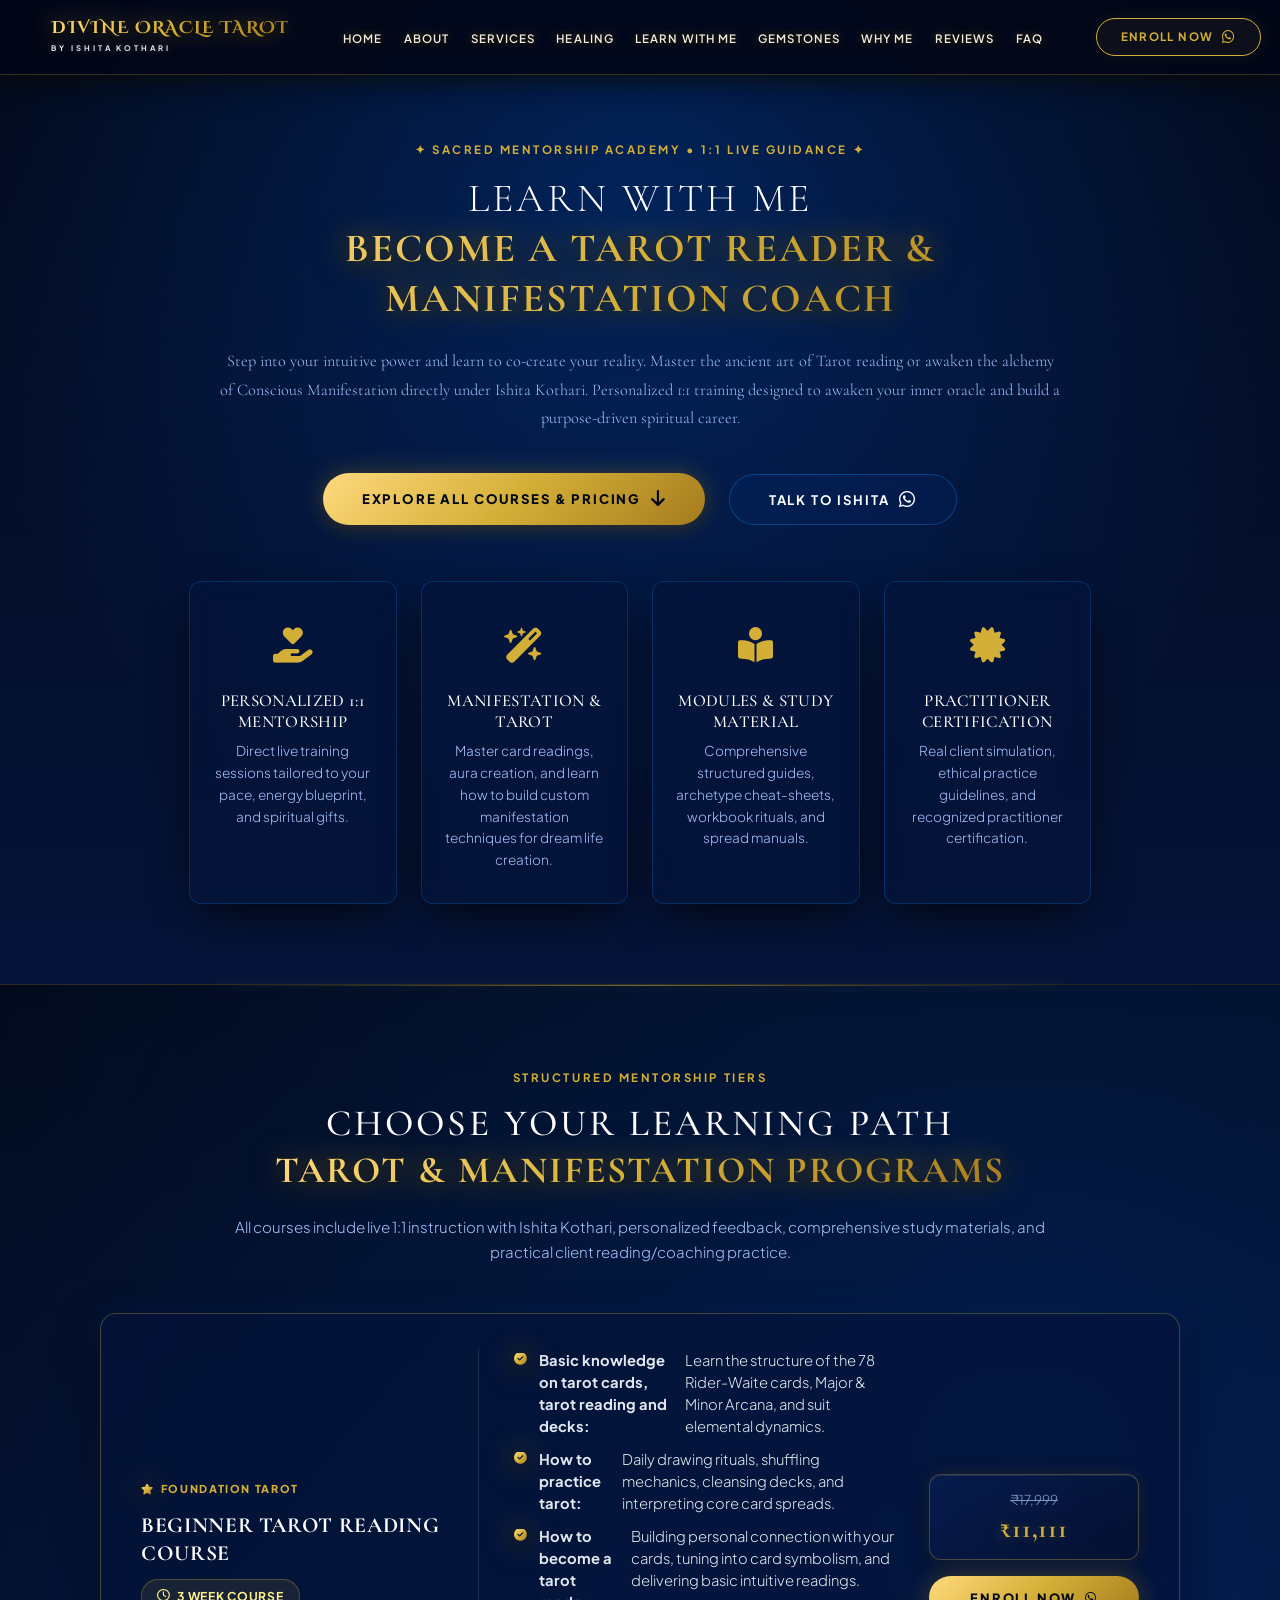
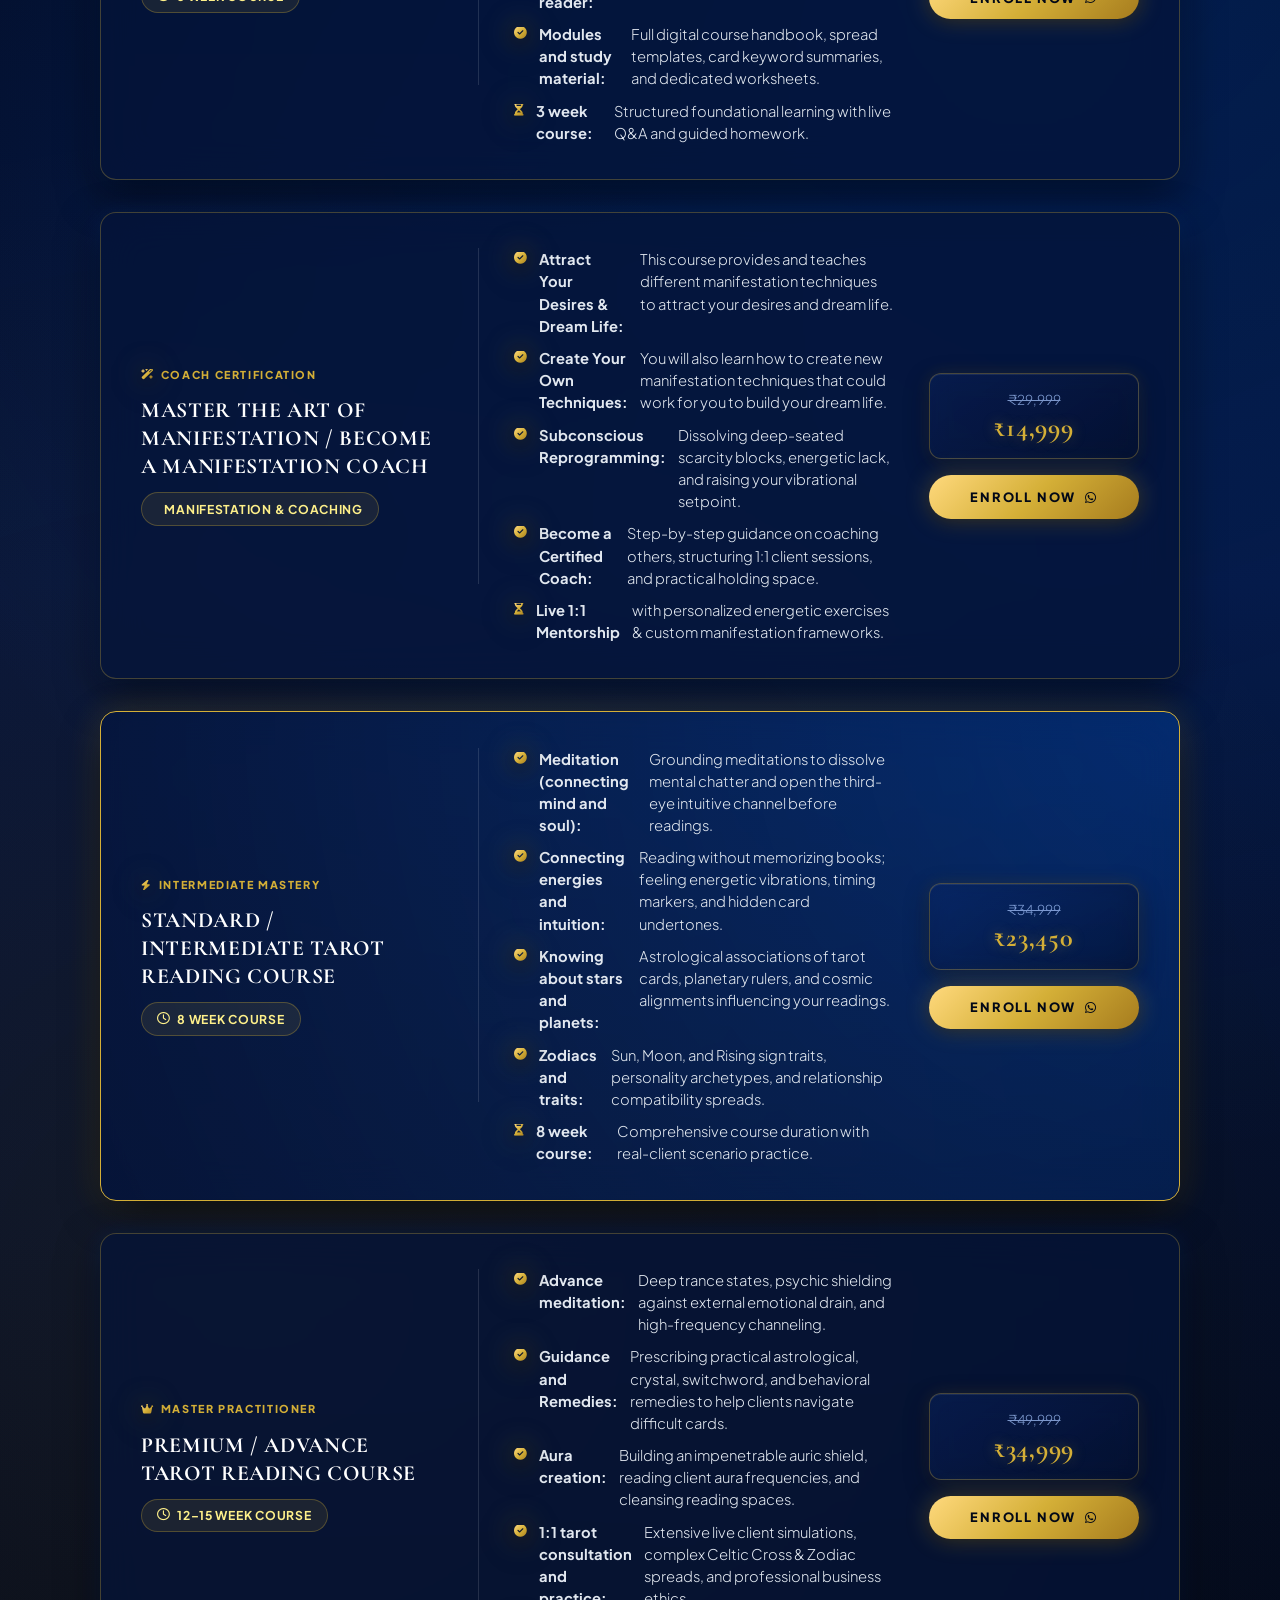
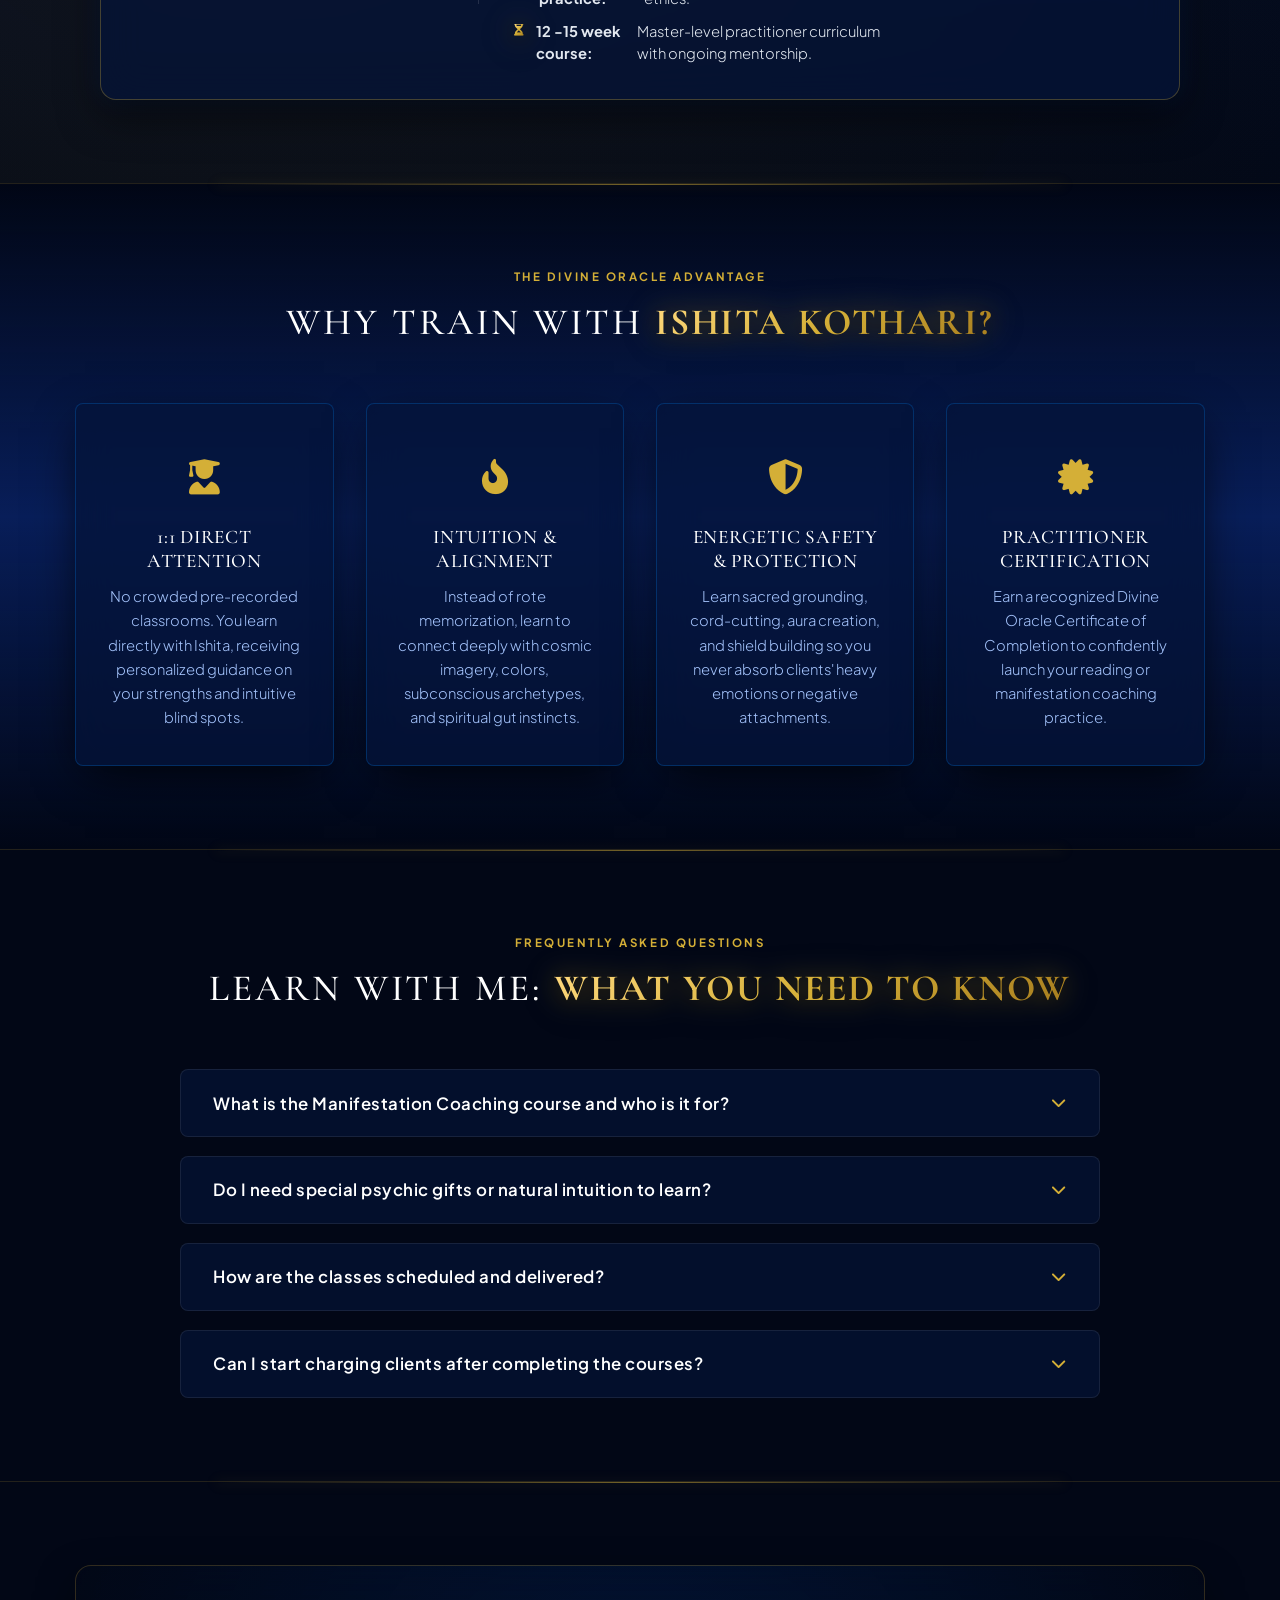
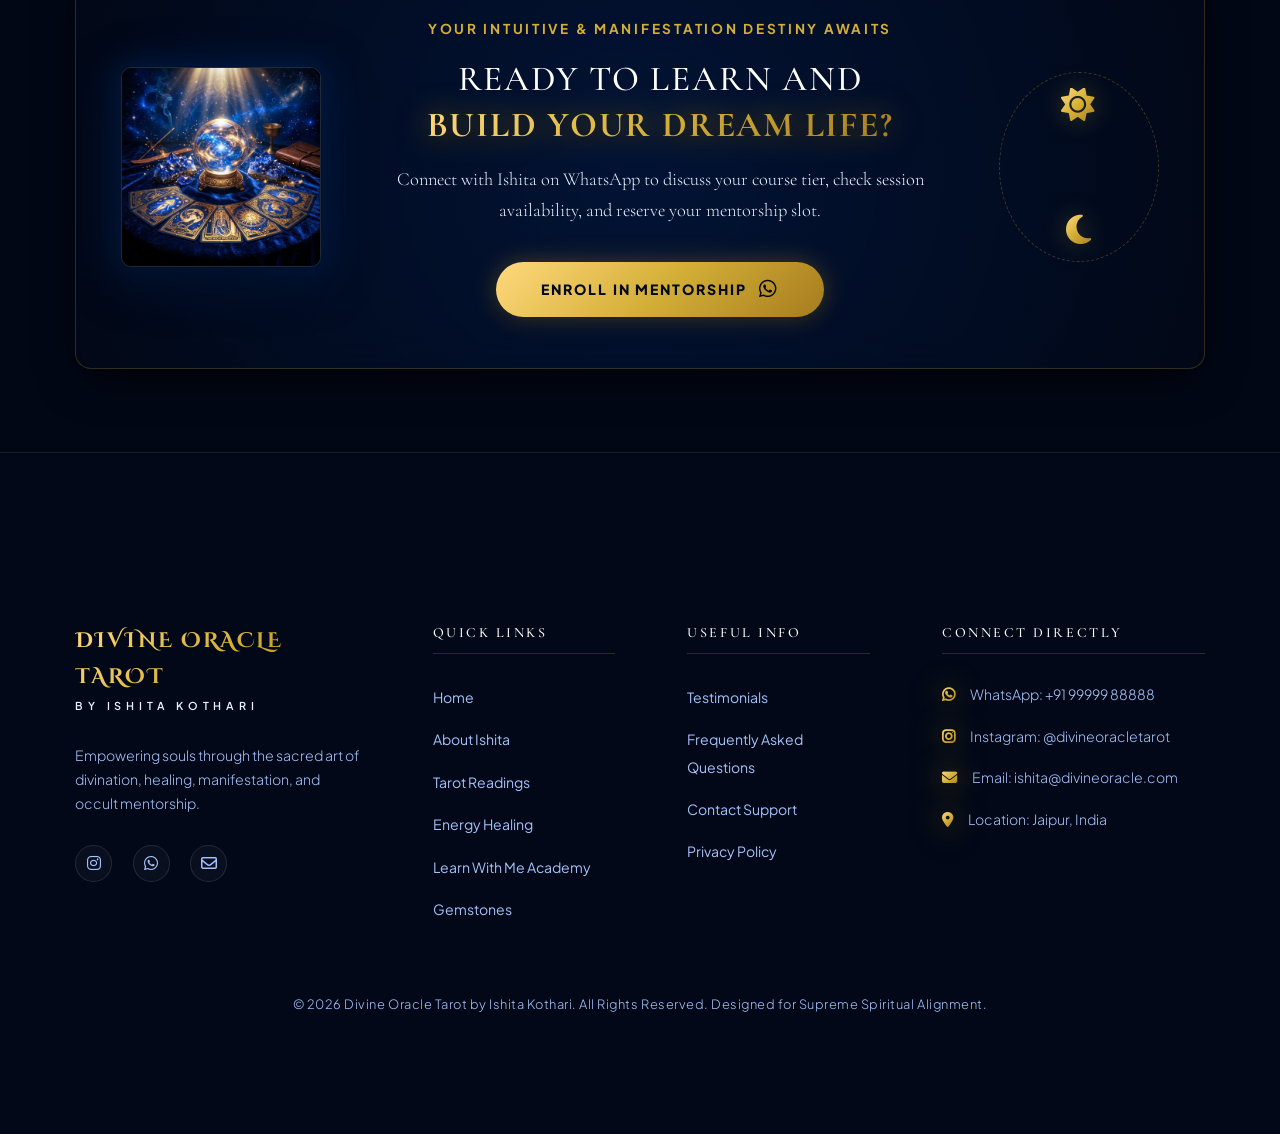
==== commit e6768671: "Add About Us intro video with scroll autoplay, remove media title badges, and refine course pricing " ====
--- a/learn-with-me.html
+++ b/learn-with-me.html
@@ -33,7 +33,7 @@
   <link rel="stylesheet" href="https://cdnjs.cloudflare.com/ajax/libs/font-awesome/6.4.0/css/all.min.css">
   
   <!-- Core Design Styles -->
-  <link rel="stylesheet" href="styles.css?v=3.2">
+  <link rel="stylesheet" href="styles.css?v=4.4">
 </head>
 <body class="page-learn-with-me">
 
@@ -395,8 +395,8 @@
             </p>
             <div class="footer-socials">
               <a href="https://instagram.com" target="_blank" aria-label="Follow us on Instagram"><i class="fab fa-instagram"></i></a>
-              <a href="https://wa.me/" target="_blank" aria-label="Connect on WhatsApp"><i class="fab fa-whatsapp"></i></a>
-              <a href="mailto:contact@divineoracletarot.com" aria-label="Email us"><i class="far fa-envelope"></i></a>
+              <a href="javascript:void(0)" onclick="openBookingModal('Mentorship Course Inquiry', 'WhatsApp')" aria-label="Connect on WhatsApp"><i class="fab fa-whatsapp"></i></a>
+              <a href="mailto:ishita@divineoracle.com" aria-label="Email us"><i class="far fa-envelope"></i></a>
             </div>
           </div>
 
@@ -481,7 +481,7 @@
           <div class="form-section-title">2. Your Questions / Course Intentions</div>
           <div class="form-group">
             <label for="client-questions">Your Motivation / Questions for Ishita <span class="text-gold">*</span></label>
-            <textarea id="client-questions" class="form-textarea" placeholder="Tell us why you want to learn Tarot or Manifestation, preferred timing, or any questions..." required></textarea>
+            <textarea id="client-questions" class="form-input form-textarea" placeholder="Tell us why you want to learn Tarot or Manifestation, preferred timing, or any questions..." required></textarea>
           </div>
 
           <button type="submit" class="btn btn-gold-filled w-full" style="margin-top: 1.4rem;">
@@ -494,6 +494,6 @@
   </div> <!-- End site -->
 
   <!-- Interactive Scripts -->
-  <script src="app.js"></script>
+  <script src="app.js?v=3.4"></script>
 </body>
 </html>
--- a/styles.css
+++ b/styles.css
@@ -863,8 +863,8 @@
 
 .about-grid {
   display: grid;
-  grid-template-columns: 420px 1fr;
-  gap: 5rem;
+  grid-template-columns: 480px 1fr;
+  gap: 4.5rem;
   align-items: center;
 }
 
@@ -877,7 +877,7 @@
 .about-image-wrapper {
   position: relative;
   width: 100%;
-  max-width: 420px;
+  max-width: 480px;
   border-radius: 16px;
   padding: 12px;
   background: linear-gradient(135deg, rgba(212,175,55,0.22) 0%, rgba(212,175,55,0.02) 100%);
@@ -902,6 +902,7 @@
   display: block;
   box-shadow: 0 15px 35px rgba(0,0,0,0.6);
   border: 1px solid rgba(212,175,55,0.15);
+  background: #020716;
 }
 
 .about-content {
@@ -1466,6 +1467,39 @@
   color: #e5e7eb;
 }
 
+/* Sacred Altar & Live Rituals Media Showcase */
+.healing-ritual-gallery-wrap {
+  margin: 0.5rem 0 3rem;
+}
+
+.healing-ritual-gallery-header {
+  max-width: 780px;
+  margin: 0 auto 1.8rem;
+}
+
+.healing-gallery-title {
+  font-family: var(--font-serif-header);
+  font-size: clamp(1.35rem, 2.1vw, 1.75rem);
+  color: var(--white);
+  letter-spacing: 0.06em;
+  margin-bottom: 0.55rem;
+  text-transform: uppercase;
+}
+
+.healing-gallery-sub {
+  font-size: 0.94rem;
+  color: var(--text-muted);
+  line-height: 1.6;
+  margin: 0;
+}
+
+.healing-media-frame img,
+.healing-media-frame video {
+  object-fit: cover;
+  padding: 0;
+  border-radius: 10px;
+}
+
 .healing-intro-note {
   text-align: center;
   font-size: 0.95rem;
@@ -1879,41 +1913,53 @@
 .course-right-col {
   display: flex;
   flex-direction: column;
-  align-items: flex-end;
-  gap: 1.1rem;
-  min-width: 190px;
+  align-items: center;
+  justify-content: center;
+  gap: 1rem;
+  min-width: 210px;
 }
 
 .course-price-box {
-  background: #000000;
-  border: 1px solid rgba(212, 175, 55, 0.55);
-  border-radius: 10px;
-  padding: 0.75rem 1.3rem;
-  text-align: right;
-  box-shadow: 0 4px 15px rgba(0, 0, 0, 0.6), 0 0 15px rgba(212, 175, 55, 0.18);
+  background: linear-gradient(145deg, rgba(10, 34, 92, 0.55) 0%, rgba(4, 16, 46, 0.72) 100%);
+  backdrop-filter: blur(12px);
+  -webkit-backdrop-filter: blur(12px);
+  border: 1px solid rgba(212, 175, 55, 0.32);
+  border-radius: 12px;
+  padding: 0.85rem 1.4rem;
+  text-align: center;
+  box-shadow: inset 0 1px 0 rgba(255, 255, 255, 0.08), 0 8px 24px rgba(2, 8, 28, 0.45), 0 0 18px rgba(212, 175, 55, 0.12);
   width: 100%;
+  display: flex;
+  flex-direction: column;
+  align-items: center;
+  justify-content: center;
+  gap: 0.15rem;
 }
 
 .course-orig-price {
   font-family: var(--font-sans);
-  font-size: 0.84rem;
-  color: #94a3b8;
+  font-size: 0.85rem;
+  color: var(--text-muted);
   text-decoration: line-through;
   display: block;
-  opacity: 0.8;
+  opacity: 0.75;
 }
 
 .course-offer-price {
   font-family: var(--font-serif-header);
-  font-size: 1.55rem;
+  font-size: 1.65rem;
   font-weight: 800;
   color: var(--gold-primary);
   letter-spacing: 0.03em;
-  text-shadow: 0 0 12px rgba(212, 175, 55, 0.45);
-  line-height: 1.15;
+  text-shadow: 0 0 14px rgba(212, 175, 55, 0.4);
+  line-height: 1.2;
 }
 
 .course-btn {
+  display: inline-flex;
+  align-items: center;
+  justify-content: center;
+  gap: 0.55rem;
   white-space: nowrap;
   width: 100%;
   padding: 0.85rem 1.5rem;
@@ -2183,6 +2229,222 @@
   background: var(--gold-primary);
   width: 22px;
   border-radius: 30px;
+}
+
+.review-type-pill {
+  display: inline-flex;
+  align-items: center;
+  gap: 0.5rem;
+  background: rgba(212, 175, 55, 0.12);
+  border: 1px solid rgba(212, 175, 55, 0.35);
+  color: var(--gold-light);
+  font-family: var(--font-sans);
+  font-size: 0.72rem;
+  font-weight: 700;
+  letter-spacing: 0.14em;
+  text-transform: uppercase;
+  padding: 0.4rem 1.1rem;
+  border-radius: 50px;
+  margin-bottom: 1rem;
+  box-shadow: 0 0 18px rgba(212, 175, 55, 0.15);
+}
+
+.reviews-screenshots-header {
+  margin-top: 3.5rem;
+  margin-bottom: 1.8rem;
+}
+
+.review-privacy-note {
+  display: inline-flex;
+  align-items: center;
+  gap: 0.55rem;
+  background: rgba(5, 20, 58, 0.75);
+  border: 1px solid rgba(0, 140, 255, 0.3);
+  color: var(--beige);
+  font-size: 0.78rem;
+  font-weight: 600;
+  letter-spacing: 0.08em;
+  text-transform: uppercase;
+  padding: 0.5rem 1.3rem;
+  border-radius: 50px;
+}
+
+.reviews-screenshots-grid {
+  display: grid;
+  grid-template-columns: repeat(5, minmax(0, 1fr));
+  gap: 1.1rem;
+  align-items: stretch;
+  width: 100%;
+}
+
+.review-screenshot-card {
+  position: relative;
+  display: flex;
+  flex-direction: column;
+  padding: 1.25rem 0.9rem 1.2rem;
+  border-radius: 16px;
+  background: var(--glass-bg);
+  border: 1px solid rgba(212, 175, 55, 0.3);
+  box-shadow: var(--glass-shadow);
+  cursor: pointer;
+  transition: var(--transition-smooth);
+  min-width: 0;
+}
+
+.review-screenshot-card.review-video-card {
+  cursor: default;
+  border-color: var(--gold-primary);
+  box-shadow: var(--glass-shadow), 0 0 25px rgba(212, 175, 55, 0.22);
+}
+
+.review-screenshot-card:hover {
+  transform: translateY(-6px);
+  border-color: var(--gold-primary);
+  box-shadow: 0 20px 45px rgba(0, 0, 0, 0.75), 0 0 25px rgba(212, 175, 55, 0.25);
+}
+
+.screenshot-badge {
+  display: inline-flex;
+  align-items: center;
+  justify-content: center;
+  gap: 0.35rem;
+  align-self: center;
+  background: rgba(212, 175, 55, 0.12);
+  border: 1px solid rgba(212, 175, 55, 0.35);
+  color: var(--white);
+  font-size: 0.66rem;
+  font-weight: 700;
+  letter-spacing: 0.06em;
+  text-transform: uppercase;
+  padding: 0.32rem 0.75rem;
+  border-radius: 50px;
+  margin-bottom: 0.9rem;
+  white-space: nowrap;
+}
+
+.screenshot-img-wrap {
+  position: relative;
+  width: 100%;
+  height: 290px;
+  border-radius: 12px;
+  overflow: hidden;
+  background: #01040d;
+  border: 1px solid rgba(255, 255, 255, 0.1);
+  display: flex;
+  align-items: center;
+  justify-content: center;
+  margin-bottom: 1rem;
+}
+
+.screenshot-img-wrap img,
+.screenshot-img-wrap video {
+  width: 100%;
+  height: 100%;
+  object-fit: contain;
+  padding: 0.4rem;
+  transition: transform 0.4s ease;
+}
+
+.video-player-wrap video {
+  padding: 0;
+  border-radius: 10px;
+  background: #000;
+}
+
+.reviews-cta-wrap {
+  margin-top: 2.8rem;
+}
+
+.review-screenshot-card:hover .screenshot-img-wrap img {
+  transform: scale(1.03);
+}
+
+.screenshot-zoom-hint {
+  position: absolute;
+  bottom: 10px;
+  right: 10px;
+  background: rgba(2, 8, 23, 0.88);
+  border: 1px solid rgba(212, 175, 55, 0.45);
+  color: var(--gold-light);
+  font-size: 0.68rem;
+  font-weight: 600;
+  letter-spacing: 0.06em;
+  padding: 0.3rem 0.75rem;
+  border-radius: 30px;
+  display: inline-flex;
+  align-items: center;
+  gap: 0.35rem;
+  opacity: 0.85;
+  transition: opacity 0.3s ease;
+}
+
+.review-screenshot-card:hover .screenshot-zoom-hint {
+  opacity: 1;
+}
+
+.screenshot-caption {
+  display: flex;
+  flex-direction: column;
+  gap: 0.55rem;
+  text-align: center;
+  margin-top: auto;
+}
+
+.screenshot-caption p {
+  font-family: var(--font-serif-body);
+  font-size: 0.94rem;
+  font-style: italic;
+  color: var(--beige);
+  line-height: 1.5;
+  margin: 0;
+}
+
+.screenshot-client-tag {
+  font-size: 0.68rem;
+  font-weight: 700;
+  letter-spacing: 0.1em;
+  text-transform: uppercase;
+  color: var(--gold-primary);
+}
+
+.review-lightbox-content {
+  position: relative;
+  max-width: min(92vw, 520px);
+  max-height: 88vh;
+  background: rgba(2, 8, 23, 0.95);
+  border: 1px solid var(--gold-primary);
+  border-radius: 16px;
+  padding: 1rem;
+  box-shadow: 0 25px 70px rgba(0, 0, 0, 0.9), 0 0 35px rgba(212, 175, 55, 0.3);
+  display: flex;
+  align-items: center;
+  justify-content: center;
+}
+
+.review-lightbox-content img {
+  max-width: 100%;
+  max-height: 82vh;
+  border-radius: 10px;
+  object-fit: contain;
+  display: block;
+}
+
+@media (max-width: 820px) {
+  .reviews-screenshots-grid {
+    display: flex;
+    overflow-x: auto;
+    gap: 1rem;
+    padding-bottom: 0.4rem;
+    scroll-snap-type: x mandatory;
+    scrollbar-width: none;
+  }
+  .reviews-screenshots-grid::-webkit-scrollbar {
+    display: none;
+  }
+  .review-screenshot-card {
+    flex: 0 0 240px;
+    scroll-snap-align: start;
+  }
 }
 
 /* 13. FAQ Accordion Alignment */
@@ -4581,6 +4843,721 @@
   margin: 0;
 }
 
+/* ==========================================================================
+   19. COMPLETE MOBILE PHONE OPTIMIZATION (<= 768px & <= 480px ONLY)
+   Web / Desktop version (> 768px) remains 100% untouched.
+   ========================================================================== */
+@media (max-width: 768px) {
+  body {
+    background-attachment: scroll;
+  }
+
+  .site {
+    overflow-x: hidden;
+    max-width: 100vw;
+  }
+
+  /* Prevent long CTA button labels from overflowing narrow phone viewports */
+  .btn {
+    white-space: normal;
+    text-align: center;
+    line-height: 1.35;
+    padding: 0.9rem 1.4rem;
+    max-width: 100%;
+  }
+
+  /* 1. 3D Scroll Intro Mobile Refinements */
+  #intro {
+    height: 450vh;
+  }
+
+  .hud-top {
+    top: calc(env(safe-area-inset-top, 0px) + 74px);
+    left: 14px;
+    right: 14px;
+    gap: 8px;
+  }
+
+  .mark {
+    font-size: 10.5px;
+    letter-spacing: 0.08em;
+    line-height: 1.25;
+    max-width: 62%;
+  }
+
+  .skip {
+    padding: 6px 13px;
+    font-size: 10px;
+    letter-spacing: 0.14em;
+    flex-shrink: 0;
+  }
+
+  #ph-a .logo {
+    font-size: clamp(16px, 5vw, 22px);
+    padding: 0 10px;
+  }
+
+  #ph-a .by {
+    font-size: 9px;
+    letter-spacing: 0.18em;
+  }
+
+  .phase h2 {
+    font-size: clamp(26px, 7.2vw, 38px);
+    line-height: 1.12;
+  }
+
+  .phase p {
+    font-size: 15px;
+    line-height: 1.5;
+    max-width: 30ch;
+  }
+
+  #ph-b,
+  #ph-c {
+    bottom: clamp(64px, 13vh, 110px);
+  }
+
+  #ph-d {
+    top: calc(env(safe-area-inset-top, 0px) + 58px);
+  }
+
+  #ph-d h2 {
+    font-size: clamp(22px, 6vw, 32px);
+  }
+
+  .spread-labels {
+    bottom: clamp(54px, 10vh, 90px);
+    gap: clamp(20px, 7vw, 48px);
+  }
+
+  .spread-labels span {
+    font-size: 10px;
+    letter-spacing: 0.2em;
+  }
+
+  .degree {
+    right: 14px;
+    bottom: calc(env(safe-area-inset-bottom, 0px) + 14px);
+    font-size: 9.5px;
+  }
+
+  .degree b {
+    font-size: 20px;
+  }
+
+  /* 2. Sticky Header & Mobile Drawer Alignment */
+  .nav-container {
+    width: 94%;
+    min-height: 64px;
+    padding: 0.5rem 0.6rem;
+    gap: 0.5rem;
+  }
+
+  .logo {
+    margin-right: 0;
+  }
+
+  .logo-title {
+    font-size: 0.96rem;
+    letter-spacing: 0.06em;
+  }
+
+  .logo-subtitle {
+    font-size: 0.44rem;
+    letter-spacing: 0.22em;
+  }
+
+  .nav-menu {
+    top: 64px;
+  }
+
+  .nav-menu.active {
+    height: calc(100vh - 64px);
+    height: calc(100dvh - 64px);
+    padding: 1.6rem 1.2rem 2.8rem;
+  }
+
+  .nav-menu ul {
+    gap: 1.1rem;
+  }
+
+  /* 3. Hero Section & 3D Tarot Chamber Mobile Fit */
+  .hero-section {
+    padding: 84px 0 2.5rem;
+  }
+
+  .hero-container {
+    width: 94%;
+    padding: 1rem 0.4rem;
+    gap: 2rem;
+  }
+
+  .hero-kicker {
+    font-size: 0.68rem;
+    letter-spacing: 0.18em;
+    margin-bottom: 0.85rem;
+  }
+
+  .hero-author-badge {
+    padding: 0.6rem 0.5rem;
+    margin-bottom: 1.4rem;
+    gap: 0.6rem;
+  }
+
+  .hero-author-badge h2 {
+    font-size: 0.72rem;
+    letter-spacing: 0.11em;
+    line-height: 1.4;
+  }
+
+  .hero-ctas {
+    flex-direction: column;
+    width: 100%;
+    gap: 0.85rem;
+    margin-bottom: 2rem;
+  }
+
+  .hero-ctas .btn {
+    width: 100%;
+    justify-content: center;
+  }
+
+  .hero-trust-strip {
+    flex-wrap: wrap;
+    gap: 1rem 1.4rem;
+    padding: 0.85rem 0.5rem;
+  }
+
+  .hero-visual-viewport {
+    height: 330px;
+    overflow: visible;
+  }
+
+  .spatial-3d-stage {
+    transform: scale(0.82);
+  }
+
+  /* 4. About Section & Credibility Strip */
+  .about-grid {
+    gap: 2.2rem;
+  }
+
+  .about-visual {
+    max-width: 340px;
+  }
+
+  .about-mandala-bg {
+    top: -15px;
+    left: -15px;
+    width: 110px;
+    height: 110px;
+  }
+
+  .about-content .section-title {
+    font-size: 1.65rem;
+    margin-bottom: 1.1rem;
+  }
+
+  .about-lead {
+    font-size: 1.1rem;
+  }
+
+  .about-text {
+    font-size: 0.92rem;
+  }
+
+  .about-quote {
+    font-size: 1.02rem;
+    padding: 1.1rem 0.5rem;
+    margin: 1.2rem 0;
+  }
+
+  .credibility-strip {
+    grid-template-columns: repeat(2, 1fr);
+    gap: 0.65rem;
+    margin-top: 1.2rem;
+    margin-bottom: 1.6rem;
+  }
+
+  .credibility-badge {
+    padding: 0.6rem 0.75rem;
+    gap: 0.5rem;
+    justify-content: center;
+    width: 100%;
+  }
+
+  .credibility-badge span {
+    font-size: 0.68rem;
+    letter-spacing: 0.05em;
+    white-space: normal;
+    text-align: left;
+    line-height: 1.25;
+  }
+
+  .about-actions {
+    width: 100%;
+  }
+
+  .about-actions .btn {
+    width: 100%;
+  }
+
+  /* 5. How It Works Steps */
+  .steps-grid {
+    gap: 2.2rem;
+    margin-top: 2.2rem;
+  }
+
+  .step-card {
+    padding: 2.5rem 1.4rem 1.8rem;
+  }
+
+  /* 6. Services Section & Pricing Cards */
+  .services-lead {
+    font-size: 1rem;
+    margin-bottom: 2rem;
+  }
+
+  .services-tabs {
+    display: grid;
+    grid-template-columns: repeat(2, 1fr);
+    gap: 0.6rem;
+    margin-bottom: 2.2rem;
+    width: 100%;
+  }
+
+  .services-tabs .tab-btn {
+    width: 100%;
+    padding: 0.65rem 0.6rem;
+    font-size: 0.72rem;
+    letter-spacing: 0.06em;
+    text-align: center;
+    line-height: 1.3;
+  }
+
+  .category-header-wrap {
+    flex-direction: column;
+    text-align: center;
+    gap: 0.85rem;
+    margin-bottom: 1.8rem;
+  }
+
+  .price-card {
+    padding: 2rem 1.35rem 1.8rem;
+  }
+
+  .price-card-header {
+    min-height: auto;
+    padding-bottom: 1rem;
+    margin-bottom: 1rem;
+  }
+
+  .price-features ul {
+    max-width: 100%;
+  }
+
+  /* 7. Healing & Spells + 7-Chakra Explorer */
+  .healing-tabs {
+    flex-direction: column;
+    width: 100%;
+    gap: 0.65rem;
+    margin-bottom: 1.8rem;
+  }
+
+  .healing-tabs .tab-btn {
+    width: 100%;
+    justify-content: center;
+    text-align: center;
+    padding: 0.75rem 1rem;
+  }
+
+  .healing-protocol-banner {
+    padding: 1.5rem 1.15rem;
+    margin-bottom: 2rem;
+  }
+
+  .protocol-badge {
+    font-size: 0.64rem;
+    padding: 0.3rem 0.75rem;
+    white-space: normal;
+    text-align: center;
+  }
+
+  .protocol-title {
+    font-size: 1.22rem;
+  }
+
+  .protocol-lead {
+    font-size: 0.88rem;
+  }
+
+  .protocol-cta-bar .btn {
+    width: 100%;
+  }
+
+  .chakra-diagnostic-wrapper {
+    padding: 1.4rem 1rem;
+    margin: 1.5rem 0;
+  }
+
+  .chakra-diag-header h3 {
+    font-size: 1.4rem;
+  }
+
+  .chakra-diag-header p {
+    font-size: 0.95rem;
+    margin-bottom: 1.4rem;
+  }
+
+  .chakra-explorer-nav {
+    display: grid;
+    grid-template-columns: repeat(2, 1fr);
+    gap: 0.55rem;
+    margin-bottom: 1.4rem;
+  }
+
+  .chakra-tab {
+    justify-content: center;
+    padding: 0.55rem 0.65rem;
+    font-size: 0.68rem;
+    letter-spacing: 0.08em;
+  }
+
+  .chakra-diag-content {
+    grid-template-columns: 1fr;
+    padding: 1.25rem 1rem;
+    gap: 1.4rem;
+  }
+
+  .healing-item-card {
+    padding: 2.1rem 1.3rem 1.8rem;
+  }
+
+  .healing-card-header {
+    min-height: auto;
+  }
+
+  .healing-card-badge {
+    font-size: 0.6rem;
+    padding: 0.28rem 0.85rem;
+    max-width: 92%;
+    overflow: hidden;
+    text-overflow: ellipsis;
+  }
+
+  /* 8. Learn With Me Section & Dedicated Academy Page */
+  .academy-hero-section {
+    padding: 96px 0 3rem;
+  }
+
+  .academy-hero-container {
+    padding: 0 1rem;
+  }
+
+  .academy-highlights-grid {
+    grid-template-columns: 1fr;
+    gap: 1.1rem;
+    margin-top: 2.2rem;
+  }
+
+  .academy-highlight-card {
+    padding: 1.5rem 1.2rem;
+  }
+
+  .tarot-courses-stack {
+    margin-top: 2rem;
+    gap: 1.5rem;
+  }
+
+  .tarot-course-card {
+    grid-template-columns: 1fr;
+    padding: 1.6rem 1.25rem;
+    gap: 1.25rem;
+  }
+
+  .course-left-col {
+    align-items: center;
+    text-align: center;
+  }
+
+  .course-curriculum-list li {
+    font-size: 0.88rem;
+  }
+
+  .academy-cta-wrap .btn {
+    width: 100%;
+  }
+
+  /* 9. Testimonials / Reviews Section (5 Cards Row + Written Carousel) */
+  .reviews-screenshots-grid {
+    display: flex;
+    overflow-x: auto;
+    gap: 0.9rem;
+    padding: 0.25rem 0.2rem 0.75rem;
+    scroll-snap-type: x mandatory;
+    -webkit-overflow-scrolling: touch;
+    scrollbar-width: none;
+  }
+
+  .reviews-screenshots-grid::-webkit-scrollbar {
+    display: none;
+  }
+
+  .review-screenshot-card {
+    flex: 0 0 80%;
+    max-width: 285px;
+    scroll-snap-align: center;
+    padding: 1.15rem 0.9rem;
+  }
+
+  .screenshot-img-wrap {
+    height: 255px;
+  }
+
+  .testimonials-carousel-wrapper {
+    margin: 2.2rem auto 1.2rem;
+    padding: 0 2.4rem;
+  }
+
+  .carousel-control {
+    display: flex;
+    width: 2.2rem;
+    height: 2.2rem;
+    font-size: 0.82rem;
+    background: rgba(5, 20, 58, 0.85);
+    border-color: rgba(212, 175, 55, 0.35);
+  }
+
+  .testimonials-slider {
+    min-height: 220px;
+  }
+
+  .review-type-pill {
+    font-size: 0.62rem;
+    letter-spacing: 0.08em;
+    padding: 0.35rem 0.8rem;
+    white-space: normal;
+    text-align: center;
+    line-height: 1.35;
+  }
+
+  .testimonial-text {
+    font-size: 1rem;
+    line-height: 1.65;
+    margin-bottom: 1.3rem;
+  }
+
+  .author-name {
+    font-size: 0.92rem;
+  }
+
+  .reviews-cta-wrap .btn {
+    width: 100%;
+  }
+
+  /* 10. Gemstones / Healing Stones Section (Overrides lines 4530-4798 on mobile) */
+  .stones-trust-strip {
+    grid-template-columns: 1fr;
+    gap: 0.9rem;
+    margin: 1.5rem 0 2.4rem;
+  }
+
+  .stones-trust-item {
+    padding: 0.95rem 1.1rem;
+  }
+
+  .stones-grid {
+    grid-template-columns: 1fr;
+    gap: 1.8rem;
+    max-width: 460px;
+    margin: 0 auto 2.5rem;
+  }
+
+  .stone-card {
+    padding: 2.2rem 1.3rem 1.8rem;
+  }
+
+  .stone-consult-banner {
+    flex-direction: column;
+    text-align: center;
+    padding: 1.8rem 1.25rem;
+    gap: 1.4rem;
+  }
+
+  .stone-consult-content h3 {
+    font-size: 1.35rem;
+  }
+
+  .stone-consult-content p {
+    font-size: 0.95rem;
+  }
+
+  .stone-consult-cta {
+    width: 100%;
+  }
+
+  .stone-consult-cta .btn {
+    width: 100%;
+  }
+
+  /* 11. FAQ Accordion, Final CTA Banner & Footer */
+  .faq-accordion {
+    margin-top: 2rem;
+    gap: 0.9rem;
+  }
+
+  .faq-trigger {
+    padding: 1.1rem 1.15rem;
+    font-size: 0.92rem;
+  }
+
+  .faq-trigger span {
+    padding-right: 0.8rem;
+  }
+
+  .faq-content p {
+    padding: 0 1.15rem 1.25rem;
+    font-size: 0.88rem;
+  }
+
+  .cta-banner {
+    grid-template-columns: 1fr;
+    padding: 2.2rem 1.25rem;
+    gap: 1.5rem;
+  }
+
+  .cta-crystal-img {
+    max-width: 135px;
+  }
+
+  .cta-content-center h2 {
+    font-size: 1.55rem;
+  }
+
+  .cta-content-center p {
+    font-size: 0.98rem;
+    margin-bottom: 1.5rem;
+  }
+
+  .cta-content-center .btn {
+    width: 100%;
+  }
+
+  .sun-moon-graphic {
+    width: 120px;
+    height: 120px;
+  }
+
+  .sun-moon-graphic i {
+    font-size: 1.5rem;
+  }
+
+  .site-footer {
+    padding: 3.5rem 0 1.8rem;
+  }
+
+  .footer-grid {
+    grid-template-columns: 1fr;
+    gap: 2.2rem;
+    margin-bottom: 2.5rem;
+  }
+
+  /* 12. Modals (Booking, Bio & Lightbox) */
+  .modal-overlay {
+    padding: 0.6rem;
+  }
+
+  .modal-card {
+    width: 96%;
+    max-height: 90vh;
+    max-height: 90dvh;
+    padding: 1.8rem 1.15rem 1.5rem;
+  }
+
+  .modal-close {
+    top: 0.75rem;
+    right: 0.9rem;
+    width: 38px;
+    height: 38px;
+    display: flex;
+    align-items: center;
+    justify-content: center;
+  }
+
+  .booking-modal-header {
+    margin-bottom: 1.4rem;
+    padding-bottom: 0.9rem;
+  }
+
+  .booking-modal-header h3 {
+    font-size: 1.25rem;
+  }
+
+  .form-section-title {
+    margin: 1.3rem 0 0.9rem;
+  }
+
+  .booking-notice {
+    margin: 1.4rem 0;
+    padding: 0.8rem 0.9rem;
+  }
+}
+
+@media (max-width: 480px) {
+  .section-container {
+    padding: 2.5rem 0.65rem;
+    width: 94%;
+  }
+
+  .section-title {
+    font-size: 1.5rem;
+    letter-spacing: 0.05em;
+  }
+
+  .section-desc {
+    font-size: 0.92rem;
+    margin-bottom: 1.8rem;
+  }
+
+  .hero-title {
+    font-size: 1.55rem;
+    line-height: 1.28;
+  }
+
+  .hero-visual-viewport {
+    height: 280px;
+  }
+
+  .spatial-3d-stage {
+    transform: scale(0.72);
+  }
+
+  .services-tabs {
+    grid-template-columns: 1fr;
+  }
+
+  .review-screenshot-card {
+    flex: 0 0 85%;
+    max-width: 265px;
+  }
+
+  .testimonials-carousel-wrapper {
+    padding: 0 2rem;
+  }
+
+  .carousel-control {
+    width: 1.95rem;
+    height: 1.95rem;
+    font-size: 0.75rem;
+  }
+
+  .testimonial-text {
+    font-size: 0.94rem;
+  }
+}
+
+
 .stone-consult-cta {
   flex-shrink: 0;
 }
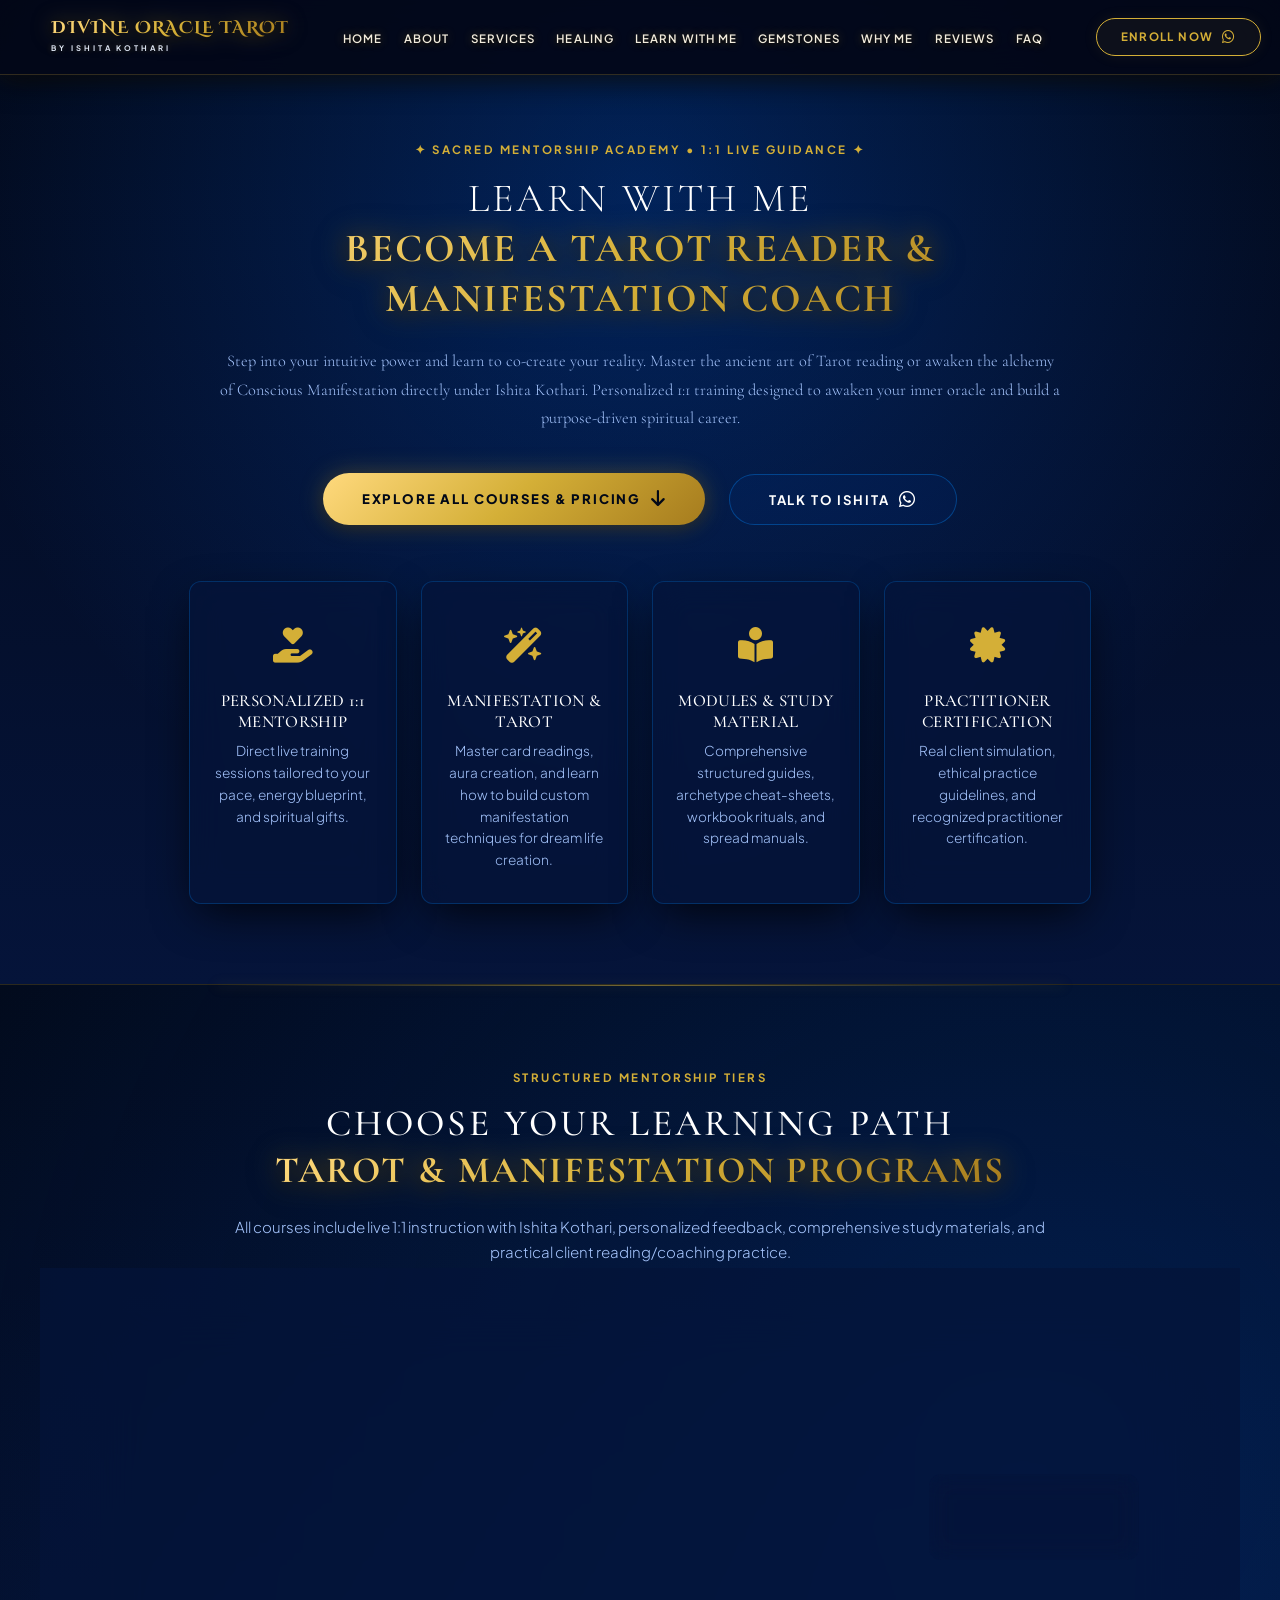
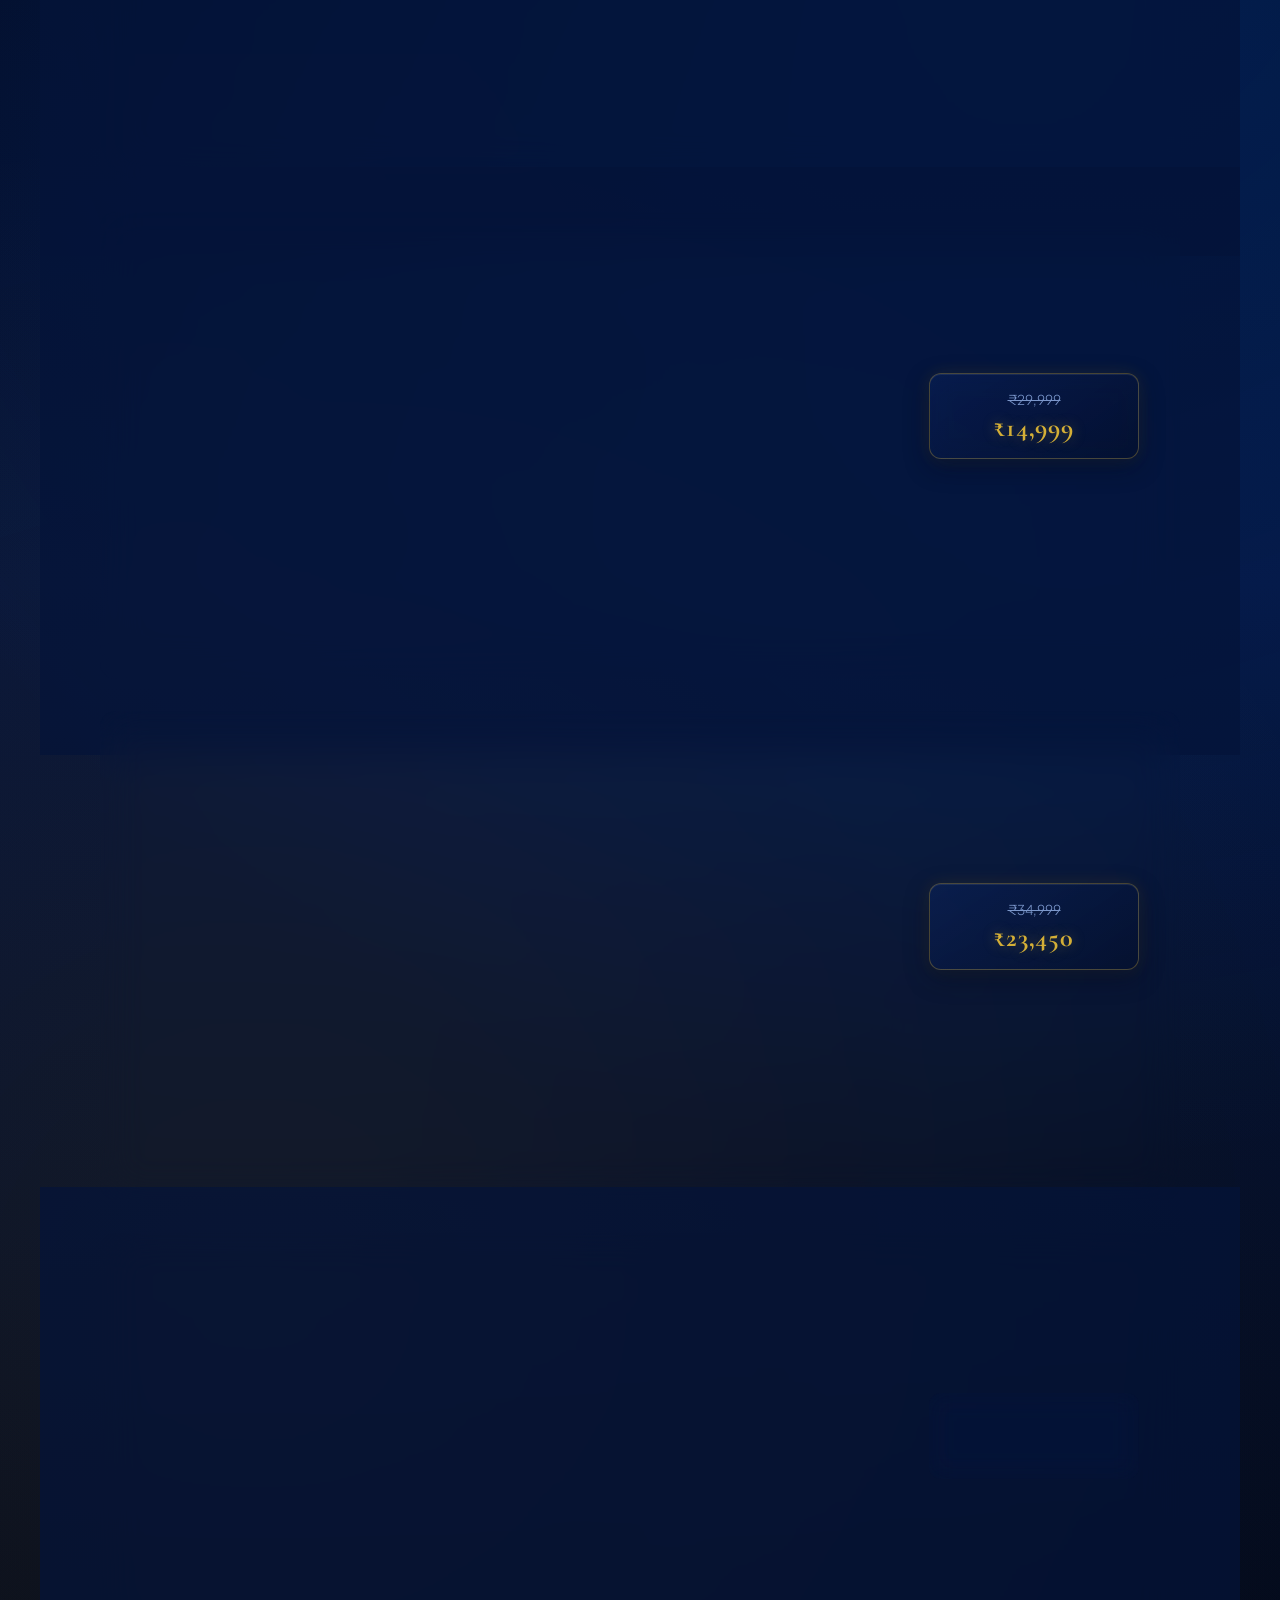
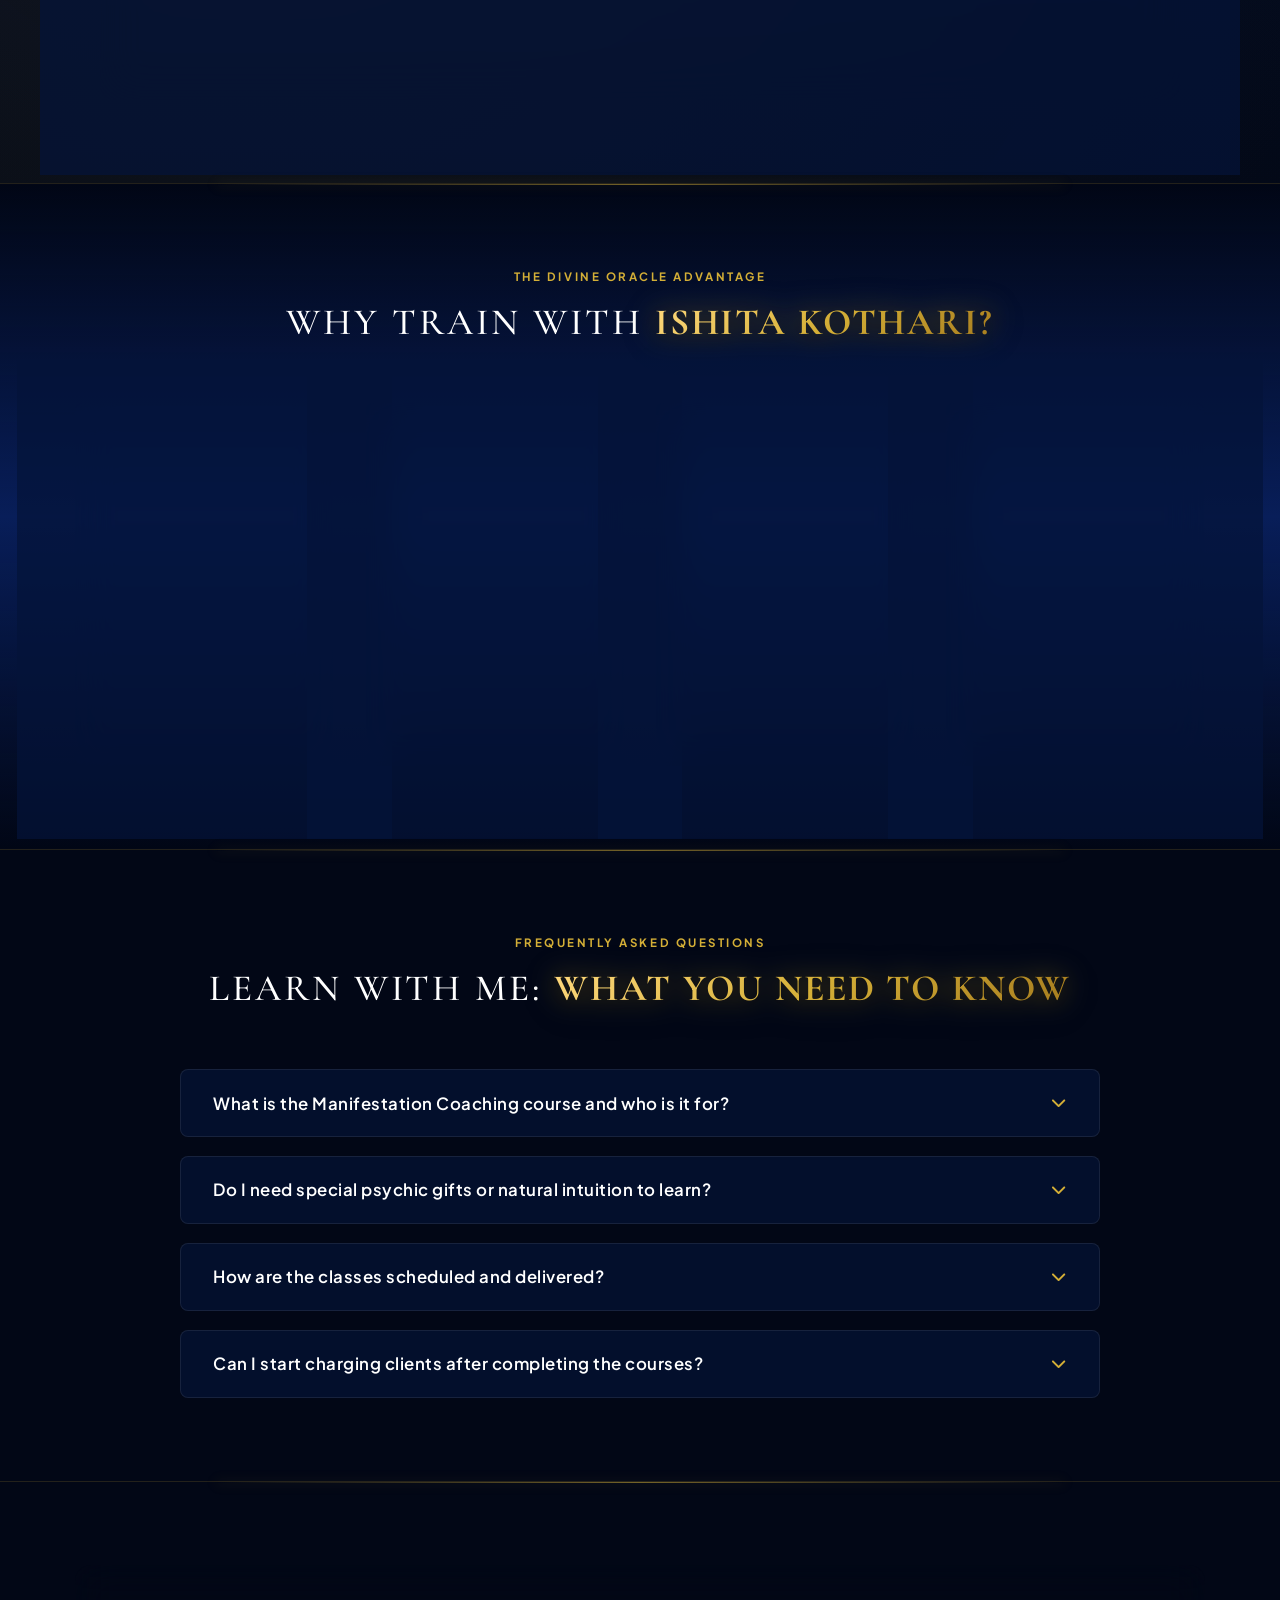
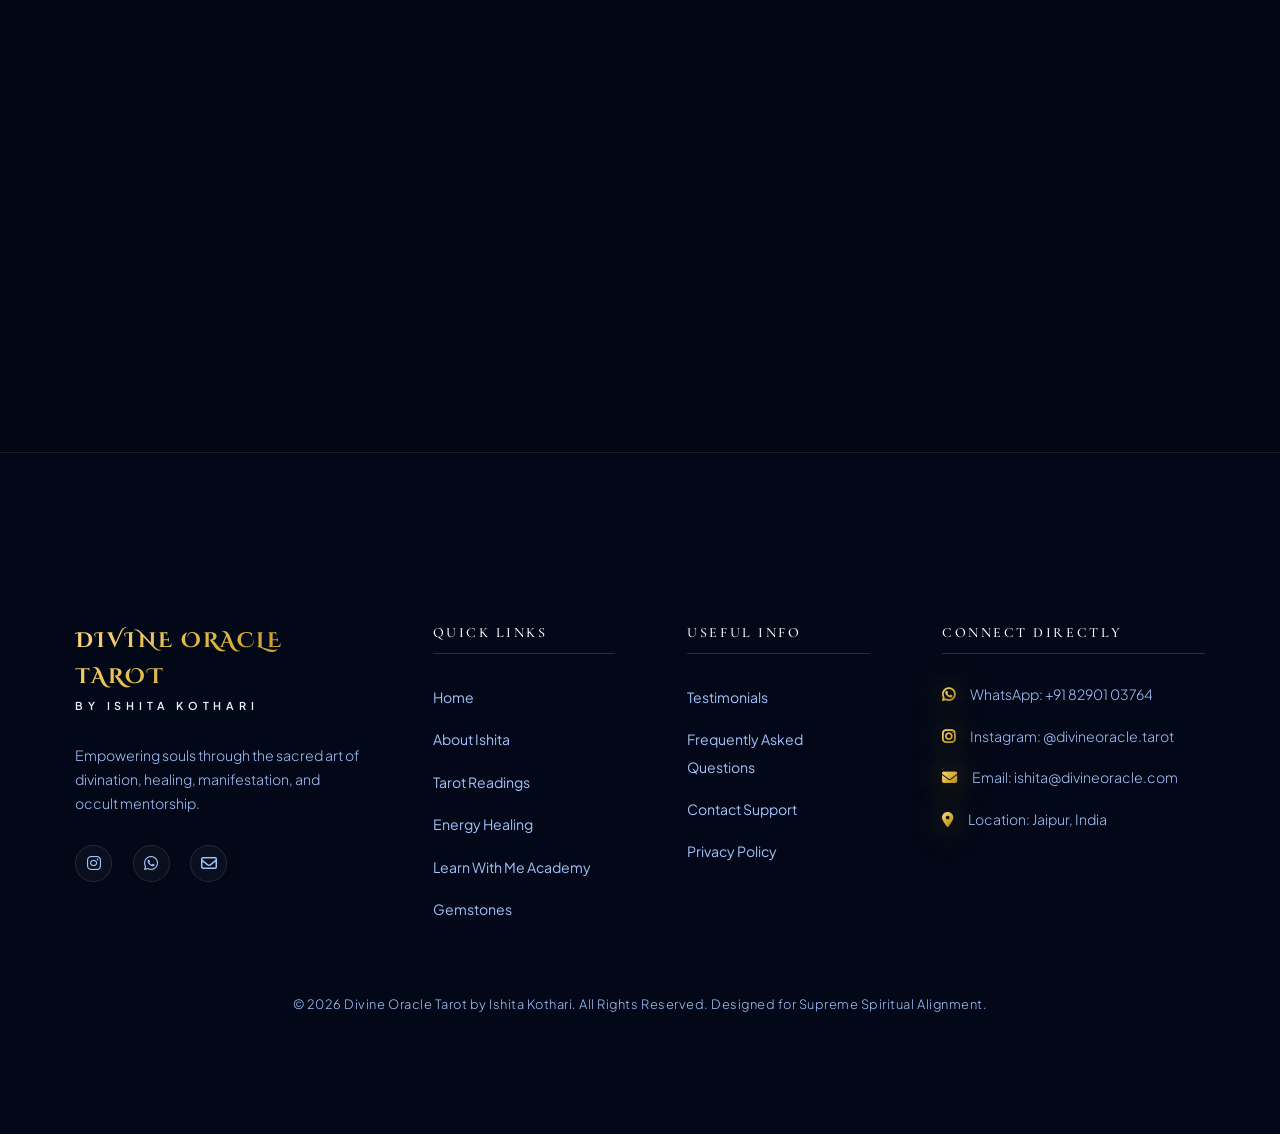
==== commit b9b6961b: "Update official WhatsApp number (82901 03764) and Instagram profile across all CTAs and footers" ====
--- a/learn-with-me.html
+++ b/learn-with-me.html
@@ -394,8 +394,8 @@
               Empowering souls through the sacred art of divination, healing, manifestation, and occult mentorship.
             </p>
             <div class="footer-socials">
-              <a href="https://instagram.com" target="_blank" aria-label="Follow us on Instagram"><i class="fab fa-instagram"></i></a>
-              <a href="javascript:void(0)" onclick="openBookingModal('Mentorship Course Inquiry', 'WhatsApp')" aria-label="Connect on WhatsApp"><i class="fab fa-whatsapp"></i></a>
+              <a href="https://www.instagram.com/divineoracle.tarot?psln=NWgyc2J5N3lzeGVu" target="_blank" rel="noopener noreferrer" aria-label="Follow us on Instagram"><i class="fab fa-instagram"></i></a>
+              <a href="https://wa.me/918290103764" target="_blank" rel="noopener noreferrer" aria-label="Connect on WhatsApp"><i class="fab fa-whatsapp"></i></a>
               <a href="mailto:ishita@divineoracle.com" aria-label="Email us"><i class="far fa-envelope"></i></a>
             </div>
           </div>
@@ -428,9 +428,9 @@
           <div class="footer-col">
             <h4>CONNECT DIRECTLY</h4>
             <ul class="footer-contact">
-              <li><i class="fab fa-whatsapp gold-text"></i> <span>WhatsApp: +91 99999 88888</span></li>
-              <li><i class="fab fa-instagram gold-text"></i> <span>Instagram: @divineoracletarot</span></li>
-              <li><i class="far fa-envelope gold-text"></i> <span>Email: ishita@divineoracle.com</span></li>
+              <li><i class="fab fa-whatsapp gold-text"></i> <a href="https://wa.me/918290103764" target="_blank" rel="noopener noreferrer" style="color: inherit; text-decoration: none;"><span>WhatsApp: +91 82901 03764</span></a></li>
+              <li><i class="fab fa-instagram gold-text"></i> <a href="https://www.instagram.com/divineoracle.tarot?psln=NWgyc2J5N3lzeGVu" target="_blank" rel="noopener noreferrer" style="color: inherit; text-decoration: none;"><span>Instagram: @divineoracle.tarot</span></a></li>
+              <li><i class="far fa-envelope gold-text"></i> <a href="mailto:ishita@divineoracle.com" style="color: inherit; text-decoration: none;"><span>Email: ishita@divineoracle.com</span></a></li>
               <li><i class="fas fa-map-marker-alt gold-text"></i> <span>Location: Jaipur, India</span></li>
             </ul>
           </div>
@@ -494,6 +494,6 @@
   </div> <!-- End site -->
 
   <!-- Interactive Scripts -->
-  <script src="app.js?v=3.4"></script>
+  <script src="app.js?v=3.7"></script>
 </body>
 </html>
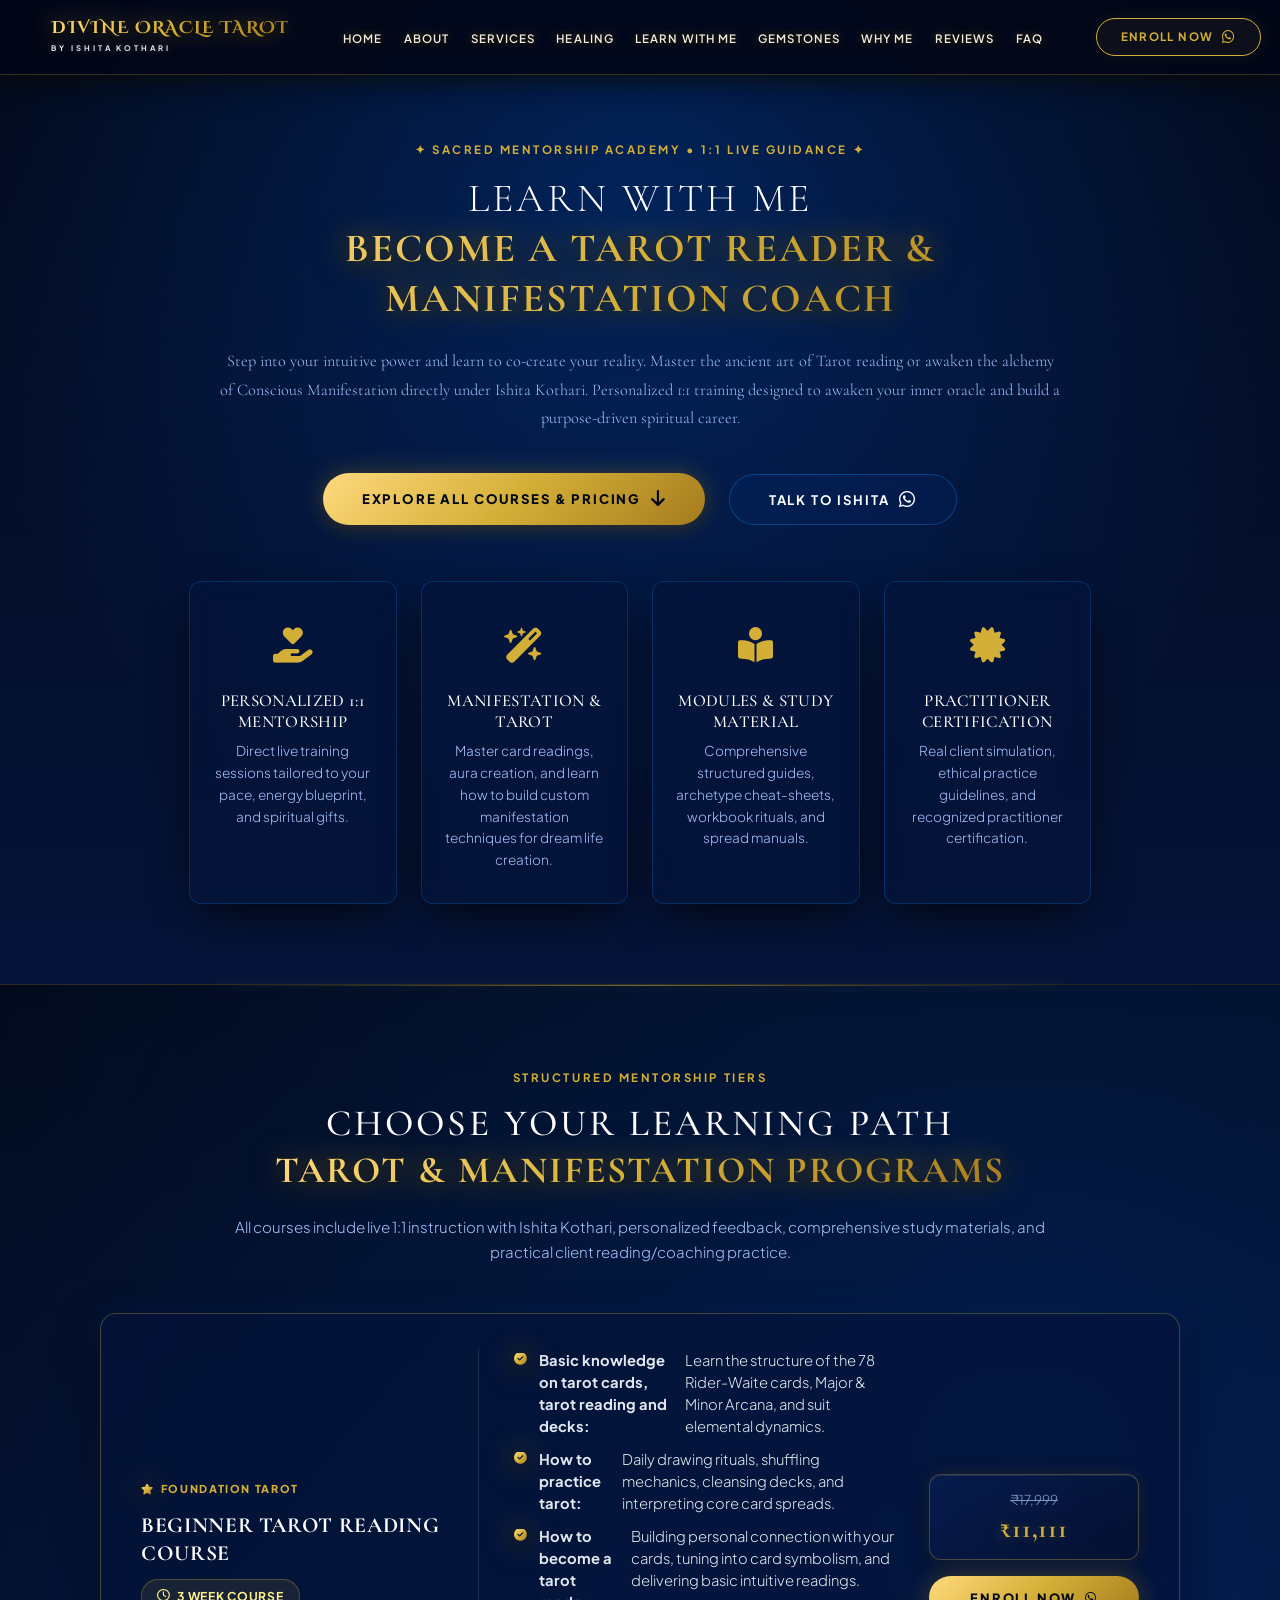
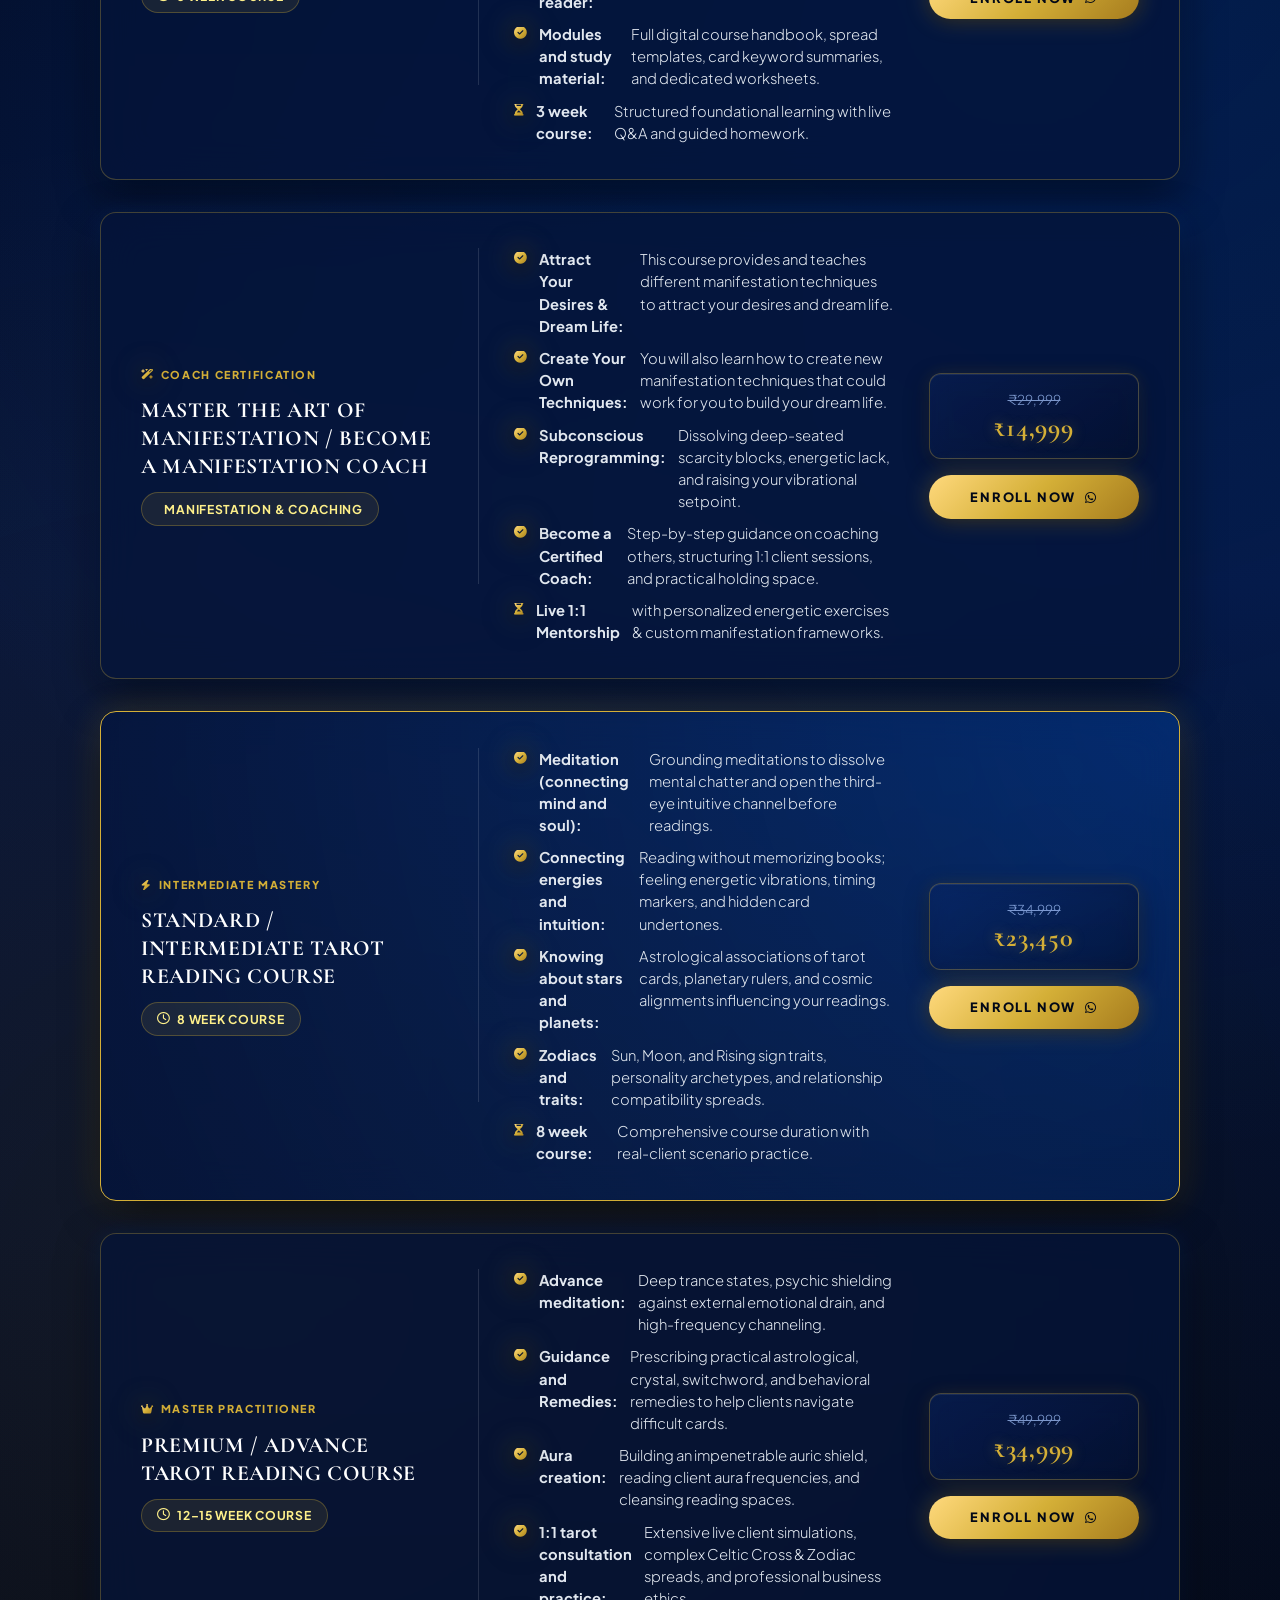
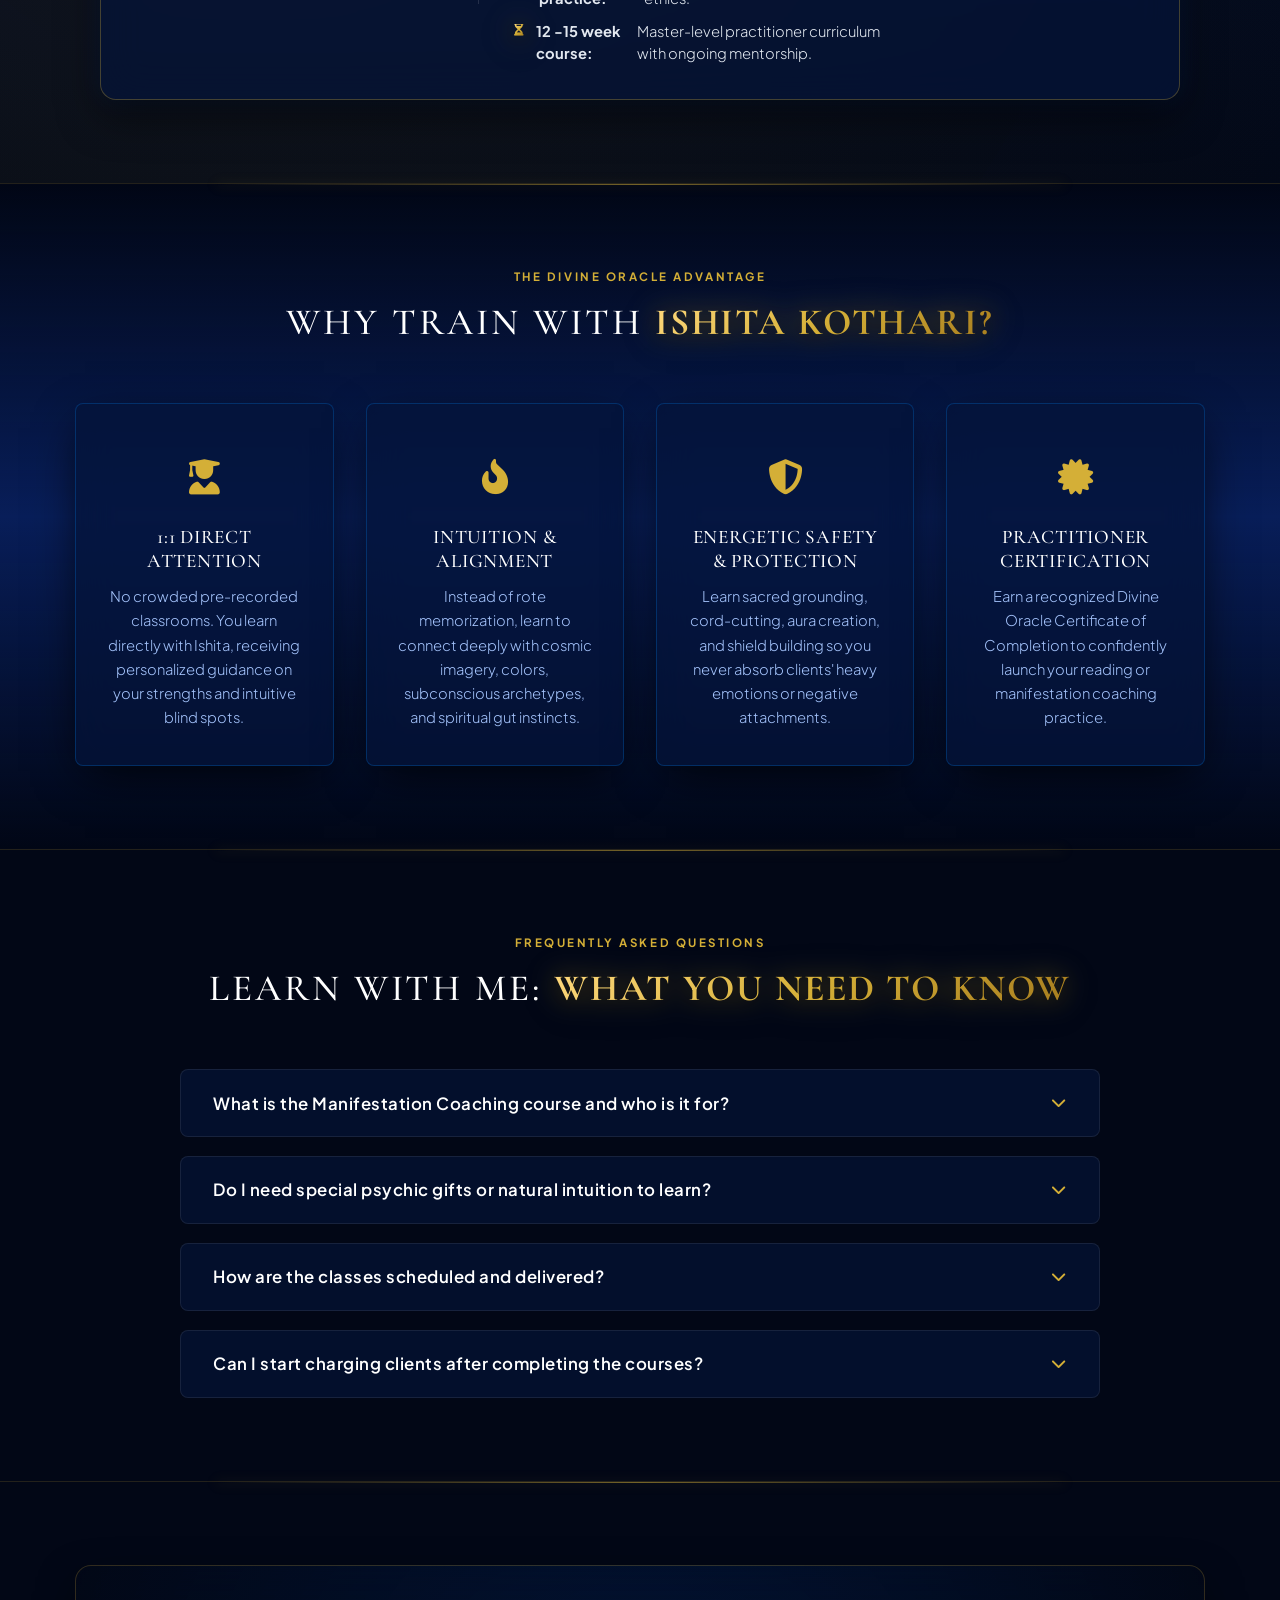
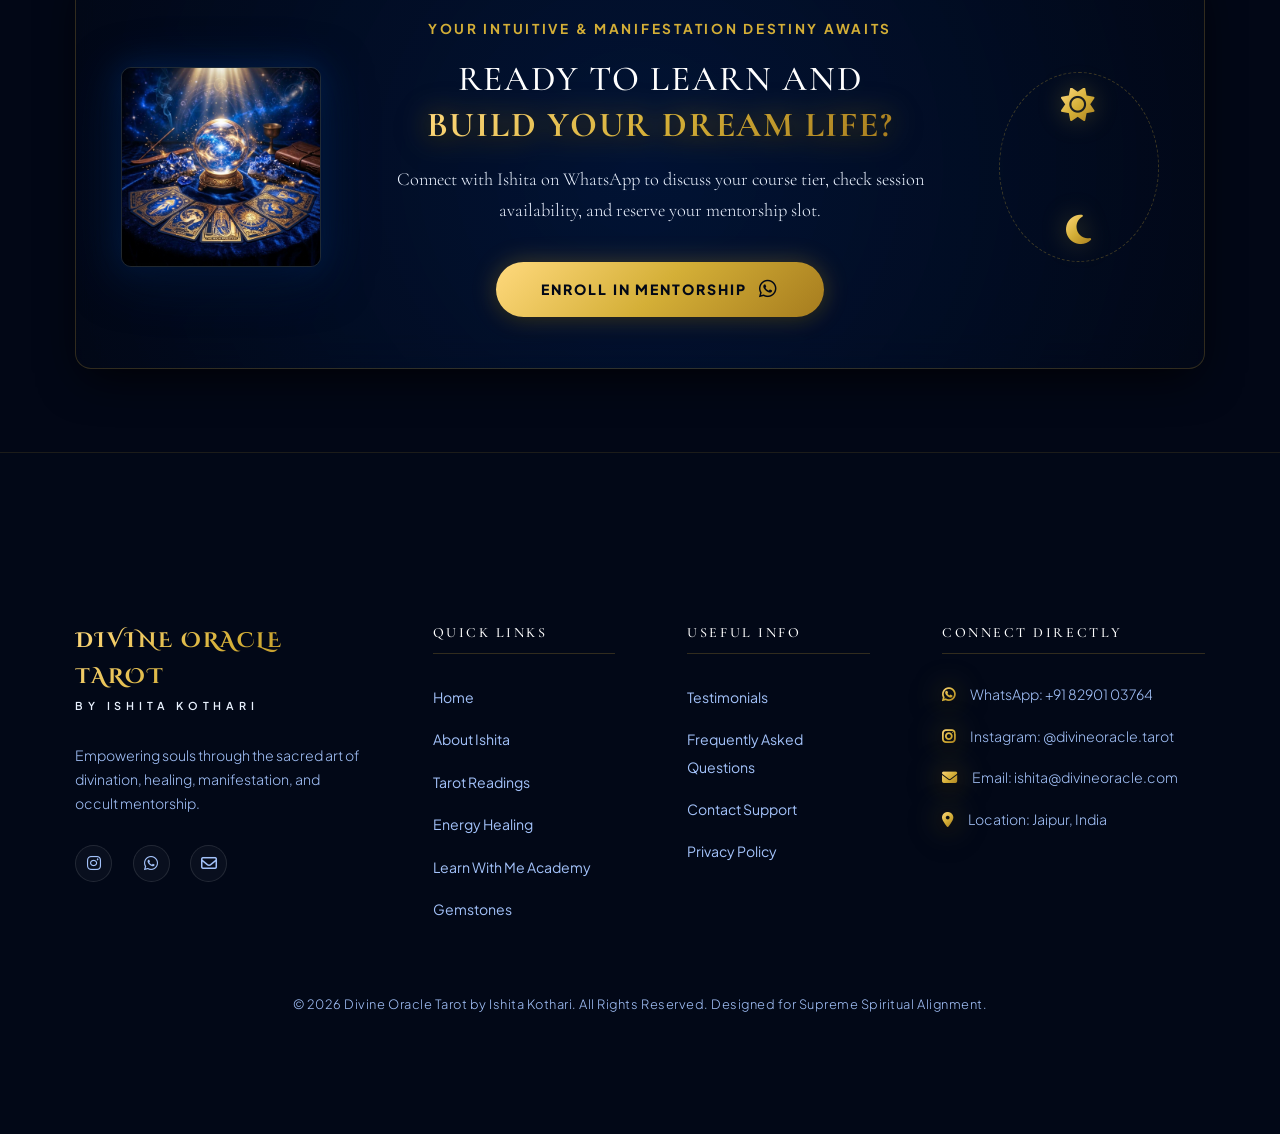
==== commit df52f3c0: "Relocate Healing Gallery below healings as scrollable gallery and update clean Instagram URL" ====
--- a/learn-with-me.html
+++ b/learn-with-me.html
@@ -394,7 +394,7 @@
               Empowering souls through the sacred art of divination, healing, manifestation, and occult mentorship.
             </p>
             <div class="footer-socials">
-              <a href="https://www.instagram.com/divineoracle.tarot?psln=NWgyc2J5N3lzeGVu" target="_blank" rel="noopener noreferrer" aria-label="Follow us on Instagram"><i class="fab fa-instagram"></i></a>
+              <a href="https://www.instagram.com/divineoracle.tarot/" target="_blank" rel="noopener noreferrer" aria-label="Follow us on Instagram"><i class="fab fa-instagram"></i></a>
               <a href="https://wa.me/918290103764" target="_blank" rel="noopener noreferrer" aria-label="Connect on WhatsApp"><i class="fab fa-whatsapp"></i></a>
               <a href="mailto:ishita@divineoracle.com" aria-label="Email us"><i class="far fa-envelope"></i></a>
             </div>
@@ -429,7 +429,7 @@
             <h4>CONNECT DIRECTLY</h4>
             <ul class="footer-contact">
               <li><i class="fab fa-whatsapp gold-text"></i> <a href="https://wa.me/918290103764" target="_blank" rel="noopener noreferrer" style="color: inherit; text-decoration: none;"><span>WhatsApp: +91 82901 03764</span></a></li>
-              <li><i class="fab fa-instagram gold-text"></i> <a href="https://www.instagram.com/divineoracle.tarot?psln=NWgyc2J5N3lzeGVu" target="_blank" rel="noopener noreferrer" style="color: inherit; text-decoration: none;"><span>Instagram: @divineoracle.tarot</span></a></li>
+              <li><i class="fab fa-instagram gold-text"></i> <a href="https://www.instagram.com/divineoracle.tarot/" target="_blank" rel="noopener noreferrer" style="color: inherit; text-decoration: none;"><span>Instagram: @divineoracle.tarot</span></a></li>
               <li><i class="far fa-envelope gold-text"></i> <a href="mailto:ishita@divineoracle.com" style="color: inherit; text-decoration: none;"><span>Email: ishita@divineoracle.com</span></a></li>
               <li><i class="fas fa-map-marker-alt gold-text"></i> <span>Location: Jaipur, India</span></li>
             </ul>
--- a/styles.css
+++ b/styles.css
@@ -1467,37 +1467,116 @@
   color: #e5e7eb;
 }
 
-/* Sacred Altar & Live Rituals Media Showcase */
+/* Scrollable Healing Gallery (Under the List of Healings) */
 .healing-ritual-gallery-wrap {
-  margin: 0.5rem 0 3rem;
+  margin: 3.8rem 0 0.5rem;
 }
 
 .healing-ritual-gallery-header {
   max-width: 780px;
-  margin: 0 auto 1.8rem;
+  margin: 0 auto 1.6rem;
 }
 
 .healing-gallery-title {
   font-family: var(--font-serif-header);
-  font-size: clamp(1.35rem, 2.1vw, 1.75rem);
+  font-size: clamp(1.4rem, 2.2vw, 1.85rem);
   color: var(--white);
-  letter-spacing: 0.06em;
-  margin-bottom: 0.55rem;
+  letter-spacing: 0.08em;
+  margin-bottom: 0;
   text-transform: uppercase;
 }
 
-.healing-gallery-sub {
-  font-size: 0.94rem;
-  color: var(--text-muted);
-  line-height: 1.6;
-  margin: 0;
-}
-
-.healing-media-frame img,
-.healing-media-frame video {
+.healing-gallery-scroll-shell {
+  position: relative;
+  display: flex;
+  align-items: center;
+  gap: 0.85rem;
+  width: 100%;
+}
+
+.healing-scrollable-track {
+  display: flex;
+  align-items: stretch;
+  gap: 1.25rem;
+  overflow-x: auto;
+  scroll-behavior: smooth;
+  scroll-snap-type: x mandatory;
+  padding: 0.5rem 0.25rem 1rem;
+  width: 100%;
+  scrollbar-width: thin;
+  scrollbar-color: rgba(212, 175, 55, 0.45) rgba(2, 8, 24, 0.5);
+}
+
+.healing-scrollable-track::-webkit-scrollbar {
+  height: 6px;
+}
+
+.healing-scrollable-track::-webkit-scrollbar-track {
+  background: rgba(2, 8, 24, 0.5);
+  border-radius: 999px;
+}
+
+.healing-scrollable-track::-webkit-scrollbar-thumb {
+  background: rgba(212, 175, 55, 0.45);
+  border-radius: 999px;
+}
+
+.healing-gallery-item {
+  flex: 0 0 265px;
+  height: 345px;
+  border-radius: 16px;
+  padding: 0.55rem;
+  background: var(--glass-bg);
+  border: 1px solid rgba(212, 175, 55, 0.32);
+  box-shadow: var(--glass-shadow);
+  scroll-snap-align: start;
+  overflow: hidden;
+  cursor: pointer;
+  transition: var(--transition-smooth);
+}
+
+.healing-gallery-item:hover {
+  transform: translateY(-5px);
+  border-color: var(--gold-primary);
+  box-shadow: 0 18px 40px rgba(0, 0, 0, 0.7), 0 0 24px rgba(212, 175, 55, 0.25);
+}
+
+.healing-gallery-item img,
+.healing-gallery-item video {
+  width: 100%;
+  height: 100%;
   object-fit: cover;
-  padding: 0;
-  border-radius: 10px;
+  border-radius: 11px;
+  display: block;
+  background: #01040d;
+  transition: transform 0.4s ease;
+}
+
+.healing-gallery-item:hover img {
+  transform: scale(1.03);
+}
+
+.gallery-scroll-btn {
+  flex-shrink: 0;
+  width: 42px;
+  height: 42px;
+  border-radius: 50%;
+  background: rgba(5, 20, 58, 0.85);
+  border: 1px solid rgba(212, 175, 55, 0.45);
+  color: var(--gold-primary);
+  display: inline-flex;
+  align-items: center;
+  justify-content: center;
+  cursor: pointer;
+  transition: var(--transition-fast);
+  box-shadow: 0 6px 18px rgba(0, 0, 0, 0.5);
+}
+
+.gallery-scroll-btn:hover {
+  background: var(--gold-gradient);
+  color: var(--bg-dark);
+  border-color: var(--gold-light);
+  box-shadow: 0 0 18px rgba(212, 175, 55, 0.45);
 }
 
 .healing-intro-note {
